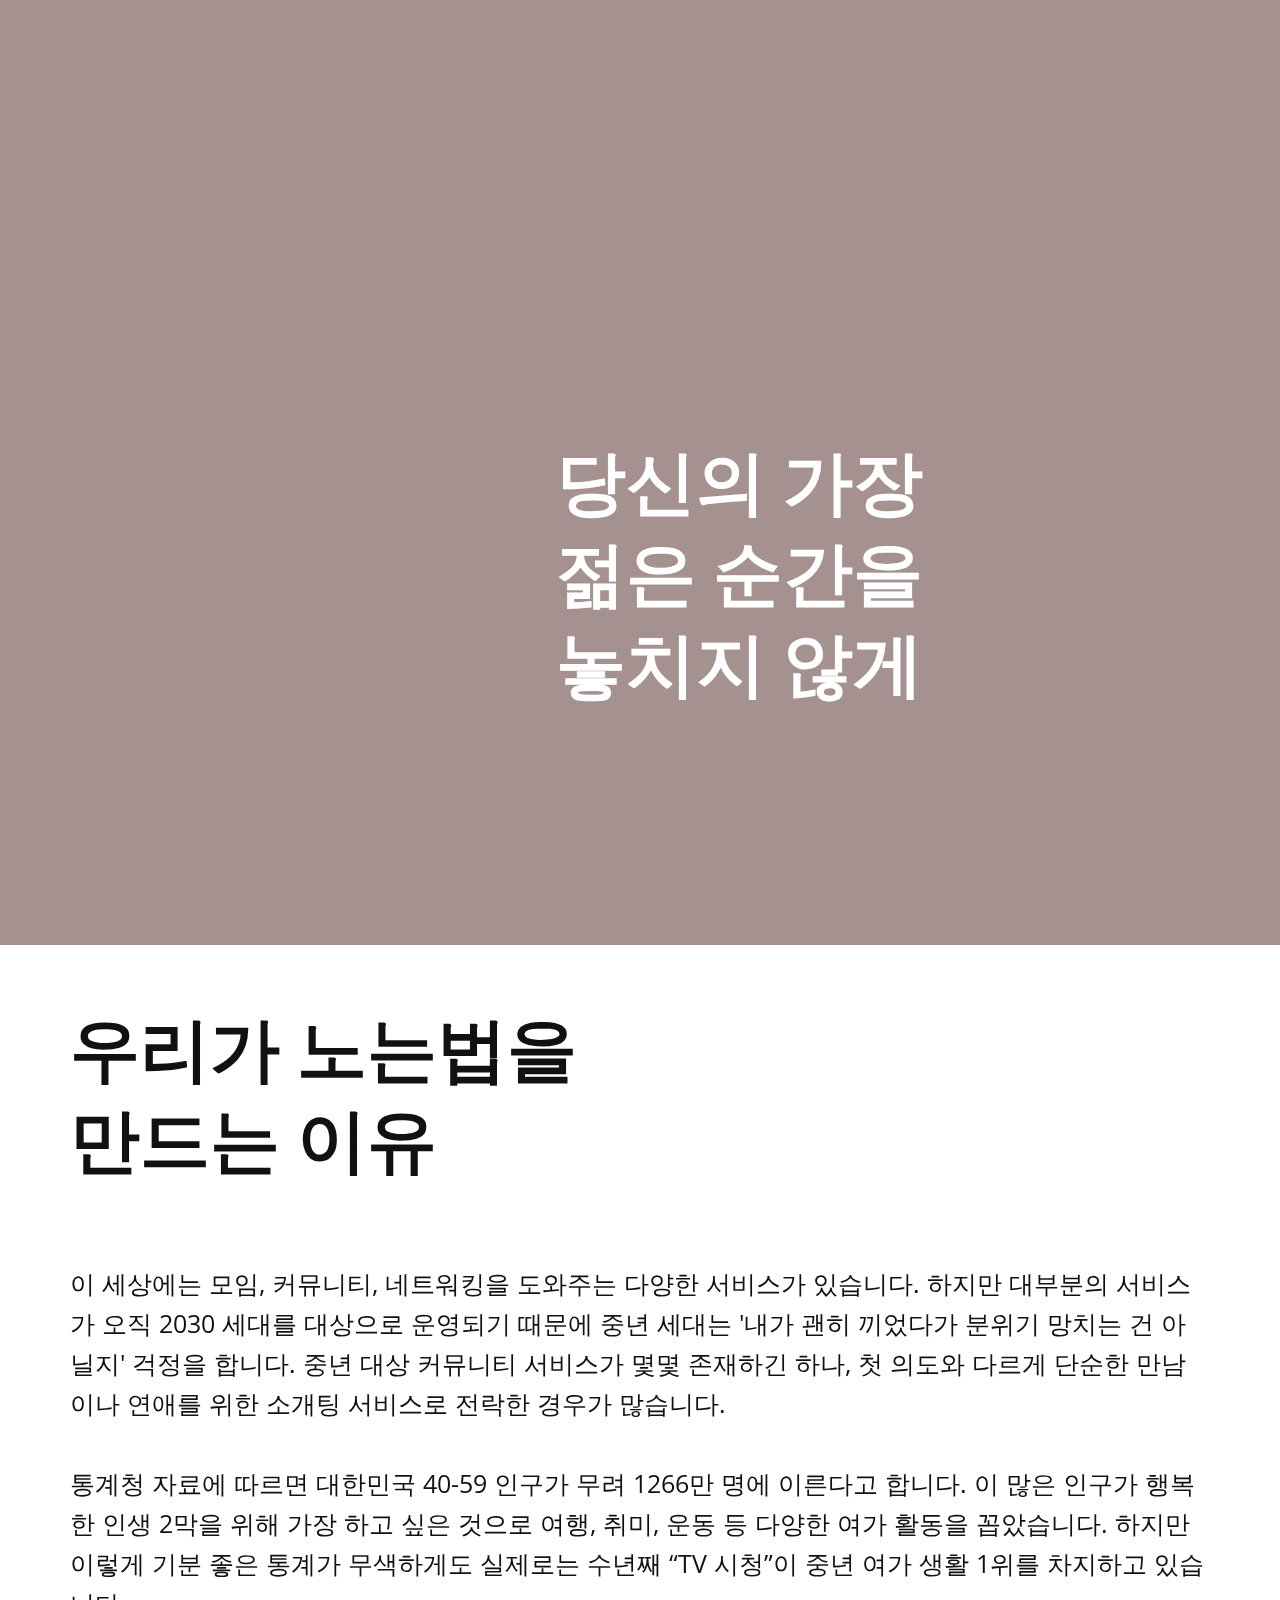
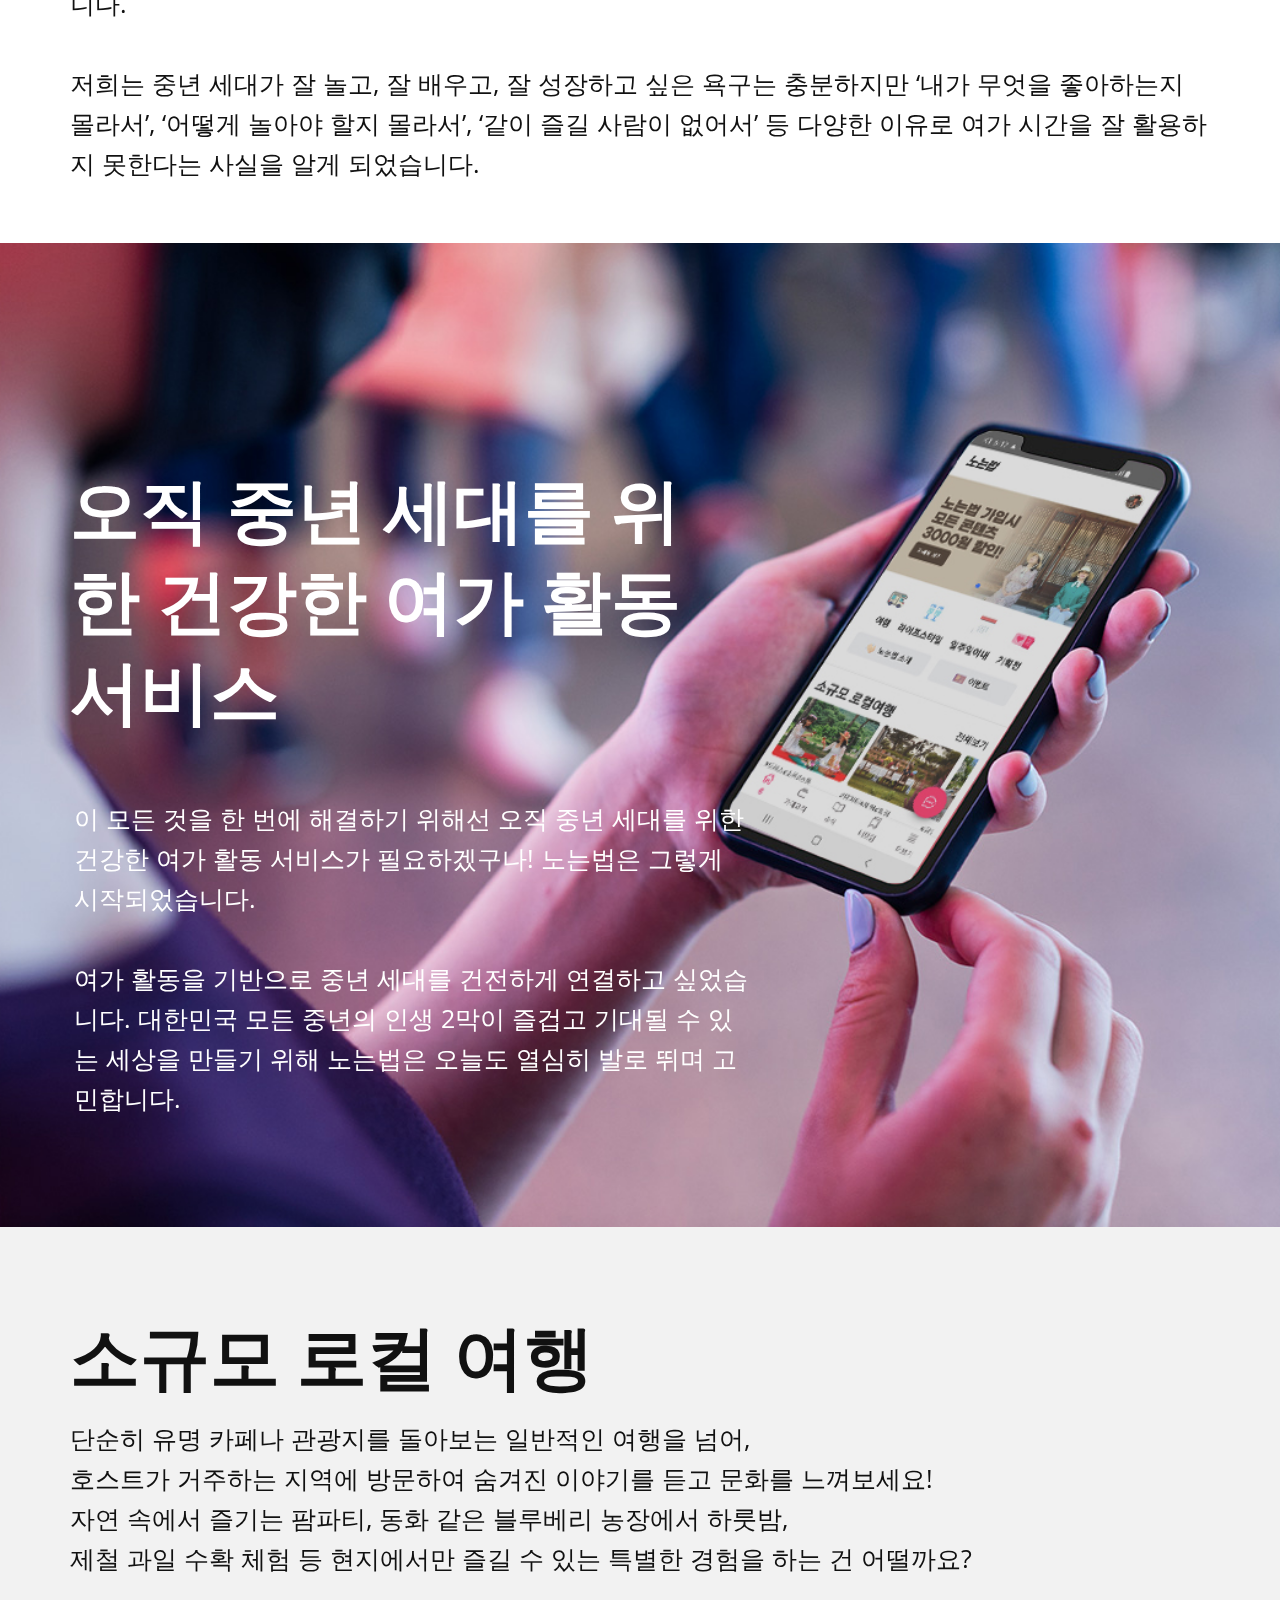
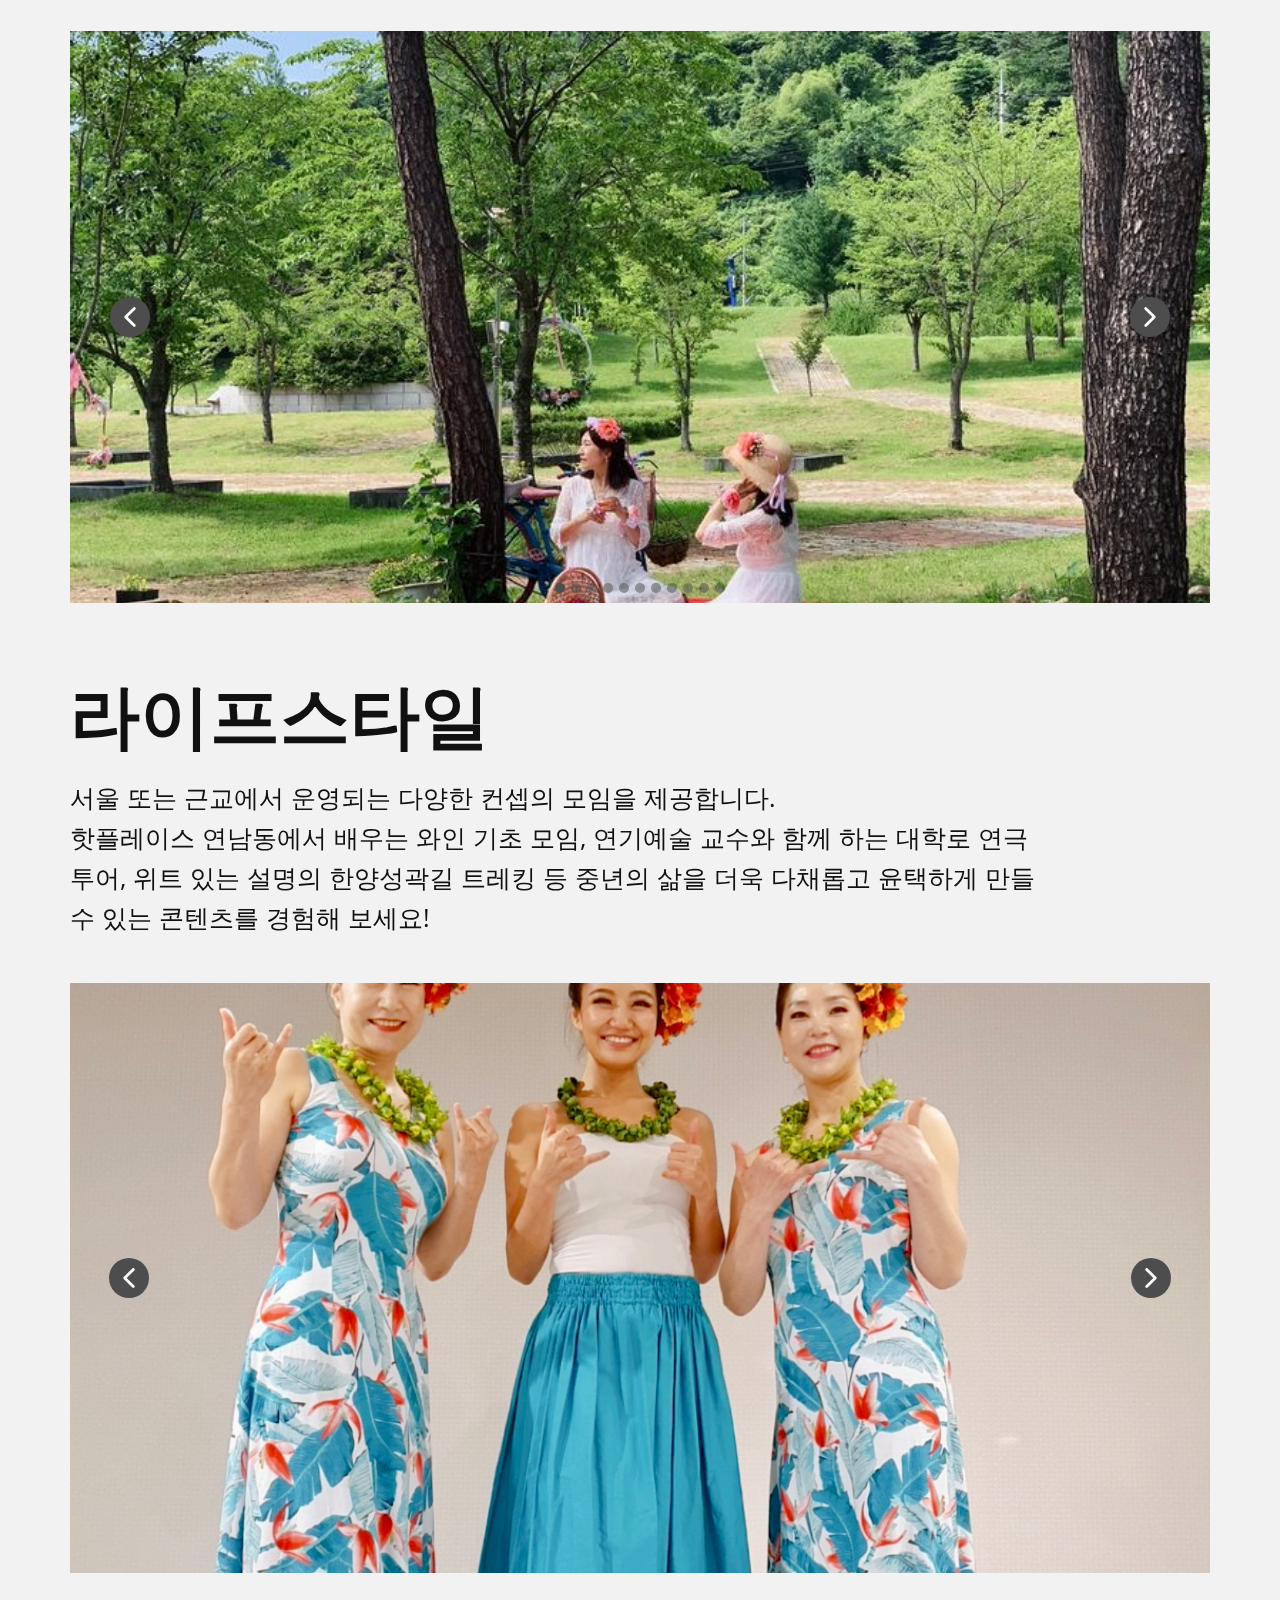
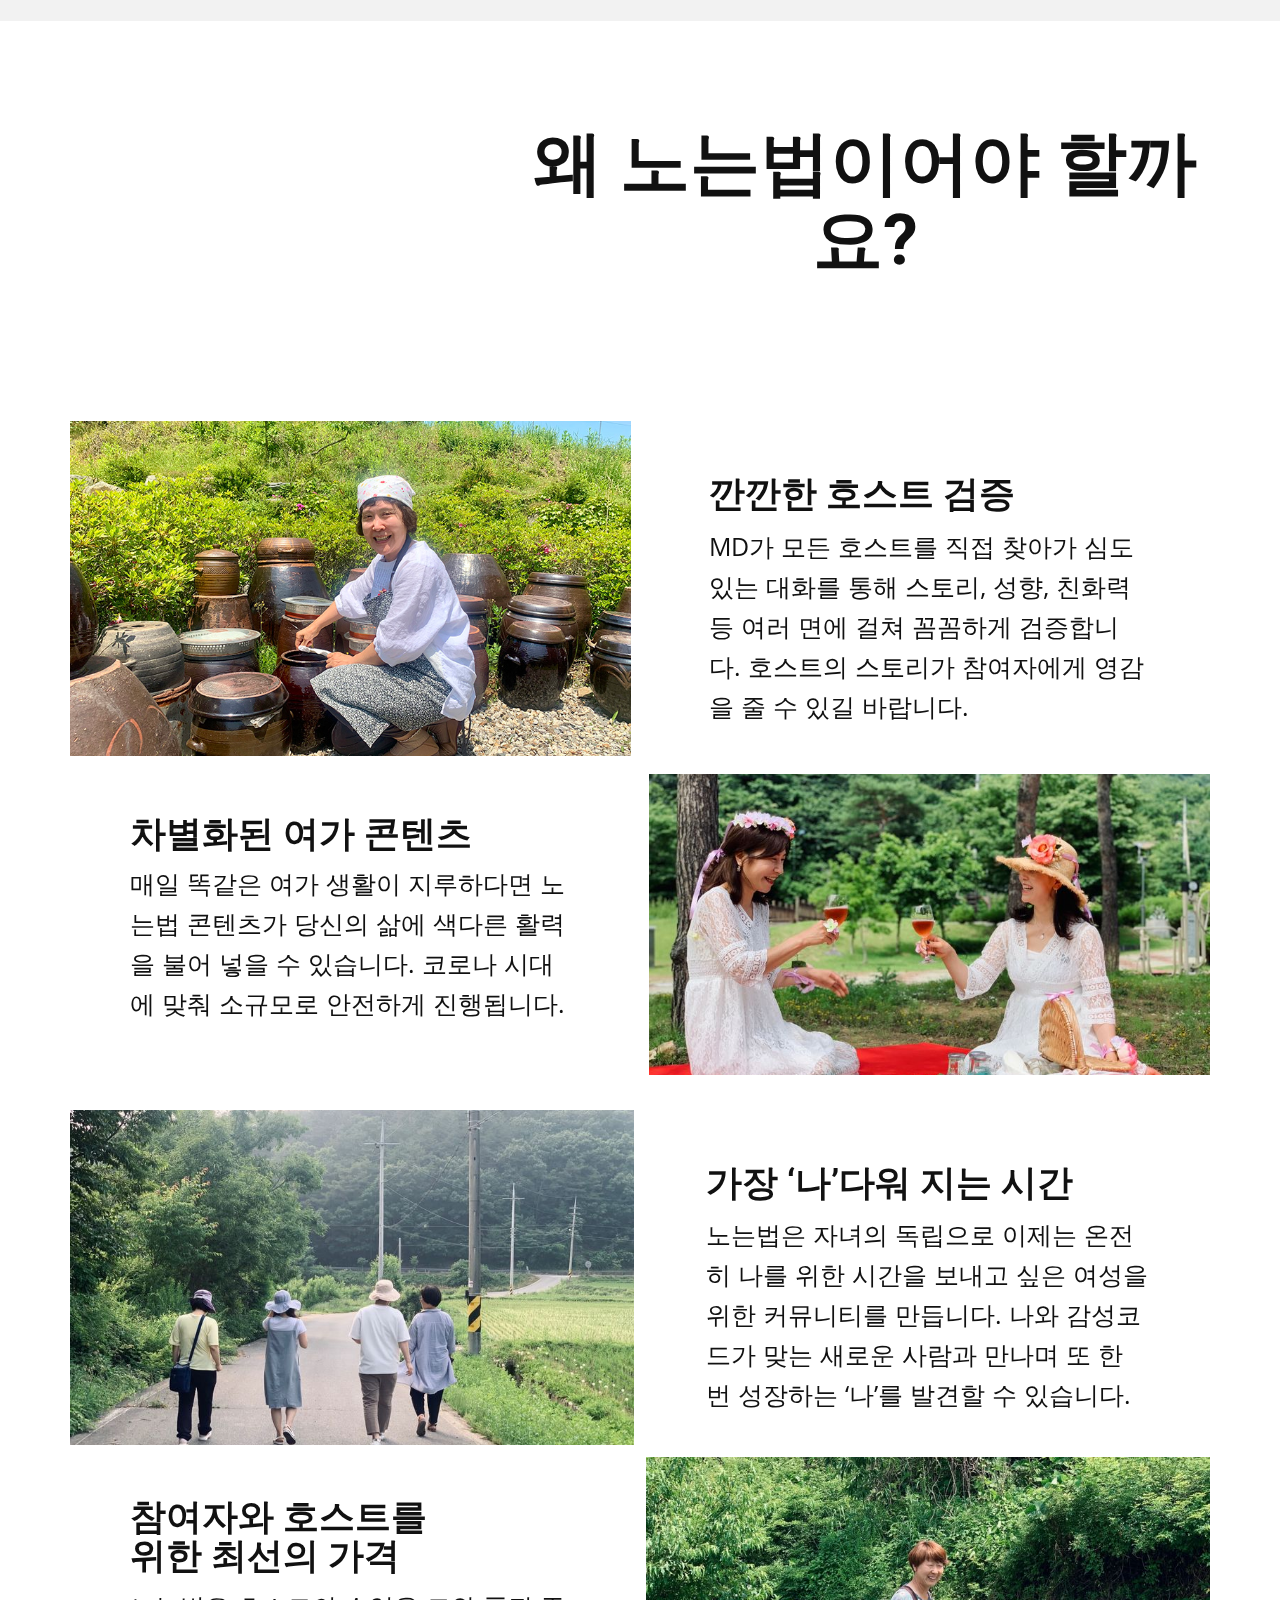
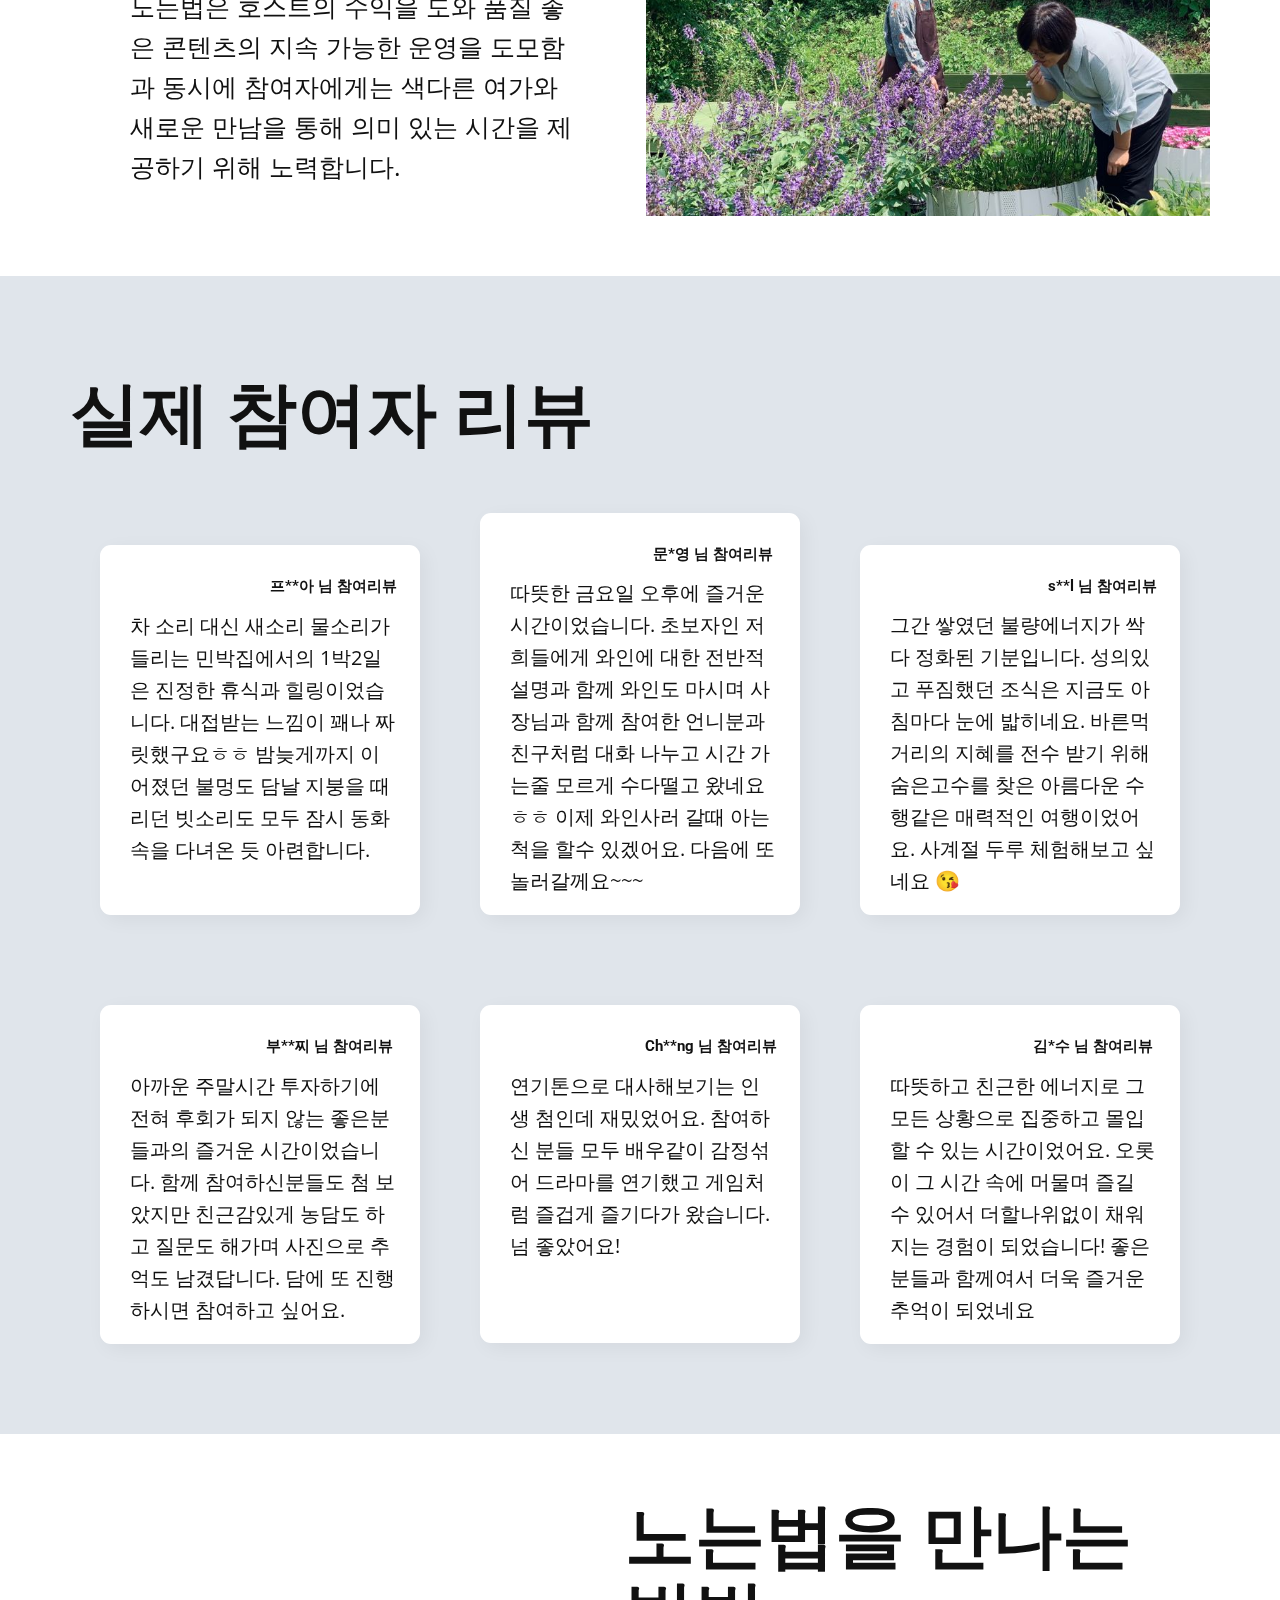
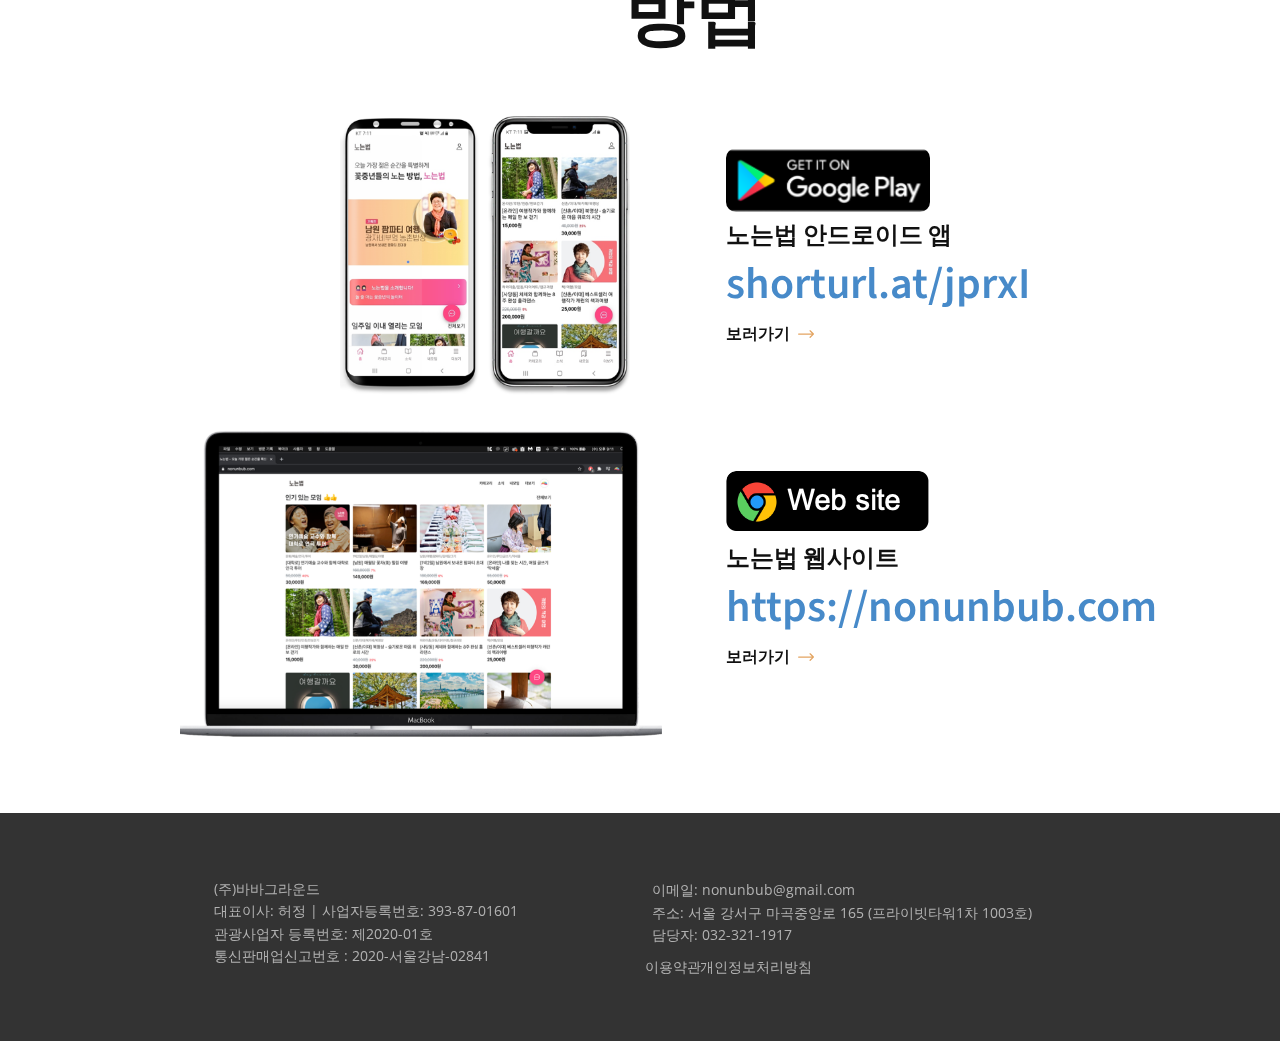
==== 노는법.html @ e21a0935 "update" ====
<!DOCTYPE html>
<html style="font-size: 16px;">

<head>
  <meta name="viewport" content="width=device-width, initial-scale=1.0">
  <meta charset="utf-8">
  <meta name="keywords"
    content="당신의 가장젊은 순간을특별하게만드는 방법, 우리들만의 놀이터, 새로운 여가생활, ​즐거운 인생 2막, 활발한 여가 활동, 건전한 교류와 커뮤니티, 직접 참여하신분들의 후기">
  <meta name="description" content="오늘 가장 젊은 순간을 특별하게! 꽃중년들의 노는 방법, 노는법">
  <meta name="page_type" content="np-template-header-footer-from-plugin">
  <title>노는법</title>
  <link rel="stylesheet" href="nicepage.css" media="screen">
  <link rel="stylesheet" href="노는법.css" media="screen">
  <script class="u-script" type="text/javascript" src="jquery.js" defer=""></script>
  <script class="u-script" type="text/javascript" src="nicepage.js" defer=""></script>
  <meta property="og:title" content="노는법">
  <meta property="og:description" content="오늘 가장 젊은 순간을 특별하게! 꽃중년들의 노는 방법, 노는법">
  <meta property="og:image" content="https://nonunbub.com/images/nnb_meta_image.jpeg">
  <meta property="og:url" content="https://nonunbub.com">
  <link id="u-theme-google-font" rel="stylesheet"
    href="https://fonts.googleapis.com/css?family=Roboto:100,100i,300,300i,400,400i,500,500i,700,700i,900,900i|Open+Sans:300,300i,400,400i,600,600i,700,700i,800,800i">
  <link id="u-page-google-font" rel="stylesheet"
    href="https://fonts.googleapis.com/css?family=Source+Sans+Pro:200,200i,300,300i,400,400i,600,600i,700,700i,900,900i">










  <script type="application/ld+json">{
		"@context": "http://schema.org",
		"@type": "Organization",
		"name": ""
}</script>
  <meta name="theme-color" content="#478ac9">
  <meta property="og:type" content="website">
</head>

<body class="u-body u-overlap">
  <section class="u-align-center u-clearfix u-hidden-xs u-video u-section-1" id="carousel_31c6">
    <div style="" class="u-background-video u-expanded">
      <div class="embed-responsive embed-responsive-1">
        <iframe style="position: absolute;top: 0;left: 0;width: 100%;height: 100%;" class="embed-responsive-item"
          src="https://www.youtube.com/embed/X1DXGd2RhOE?playlist=X1DXGd2RhOE&amp;loop=1&amp;mute=1&amp;showinfo=0&amp;controls=0&amp;start=0&amp;autoplay=1"
          frameborder="0" allowfullscreen=""></iframe>
      </div>
    </div>
    <div
      class="u-align-right u-container-style u-expanded-width u-group u-hidden-xs u-opacity u-opacity-60 u-palette-2-dark-2 u-shape-rectangle u-group-1">
      <div class="u-container-layout u-container-layout-1">
        <h2 class="u-subtitle u-text u-text-1" data-animation-name="fadeIn" data-animation-duration="1000"
          data-animation-delay="0">당신의 가장<br>젊​은 ​순간을<br>놓치지 않게
        </h2>
      </div>
    </div>
  </section>
  <section class="u-clearfix u-section-2" id="sec-a613">
    <div class="u-clearfix u-sheet u-valign-middle u-sheet-1">
      <h2 class="u-subtitle u-text u-text-1" data-animation-name="fadeIn" data-animation-duration="1000"
        data-animation-delay="0">우리가 노는법을<br>만드는 이유
      </h2>
      <p class="u-text u-text-2" data-animation-name="fadeIn" data-animation-duration="1000" data-animation-delay="0"> 이
        세상에는 모임, 커뮤니티, 네트워킹을 도와주는 다양한 서비스가 있습니다. 하지만 대부분의 서비스가 오직 2030 세대를 대상으로 운영되기 때문에 중년 세대는 '내가 괜히 끼었다가 분위기 망치는 건
        아닐지' 걱정을 합니다. 중년 대상 커뮤니티 서비스가 몇몇 존재하긴 하나, 첫 의도와 다르게 단순한 만남이나 연애를 위한 소개팅 서비스로 전락한 경우가 많습니다.<br>
        <br>통계청 자료에 따르면 대한민국 40-59 인구가 무려 1266만 명에 이른다고 합니다. 이 많은 인구가 행복한 인생 2막을 위해 가장 하고 싶은 것으로 여행, 취미, 운동 등 다양한 여가 활동을
        꼽았습니다. 하지만 이렇게 기분 좋은 통계가 무색하게도 실제로는 수년째 “TV 시청”이 중년 여가 생활 1위를 차지하고 있습니다.<br>
        <br>저희는 중년 세대가 잘 놀고, 잘 배우고, 잘 성장하고 싶은 욕구는 충분하지만 ‘내가 무엇을 좋아하는지 몰라서’, ‘어떻게 놀아야 할지 몰라서’, ‘같이 즐길 사람이 없어서’ 등 다양한 이유로
        여가 시간을 잘 활용하지 못한다는 사실을 알게 되었습니다.
      </p>
    </div>
  </section>
  <section class="u-align-left u-clearfix u-image u-section-3" id="carousel_a0a1" data-image-width="1200"
    data-image-height="801">
    <div class="u-clearfix u-sheet u-sheet-1">
      <h2 class="u-subtitle u-text u-text-body-alt-color u-text-1" data-animation-name="fadeIn"
        data-animation-duration="1000" data-animation-delay="0"> 오직 중​년 세대​를 위한 건강한 여가 활동 서비스</h2>
      <p class="u-text u-text-body-alt-color u-text-2" data-animation-name="fadeIn" data-animation-duration="1000"
        data-animation-delay="0"> 이 모든 것을 한 번에 해결하기 위해선 오직 중년 세대를 위한 건강한 여가 활동 서비스가 필요하겠구나! 노는법은 그렇게 시작되었습니다.<br>
        <br>여가 활동을 기반으로 중년 세대를 건전하게 연결하고 싶었습니다. 대한민국 모든 중년의 인생 2막이 즐겁고 기대될 수 있는 세상을 만들기 위해 노는법은 오늘도 열심히 발로 뛰며 고민합니다.
      </p>
    </div>
  </section>
  <section class="u-align-center u-clearfix u-grey-5 u-section-4" id="sec-f35d">
    <div class="u-clearfix u-sheet u-sheet-1">
      <h2 class="u-subtitle u-text u-text-default u-text-1" data-animation-name="fadeIn" data-animation-duration="1000"
        data-animation-delay="0">소규모 로컬 여행</h2>
      <p class="u-align-left u-text u-text-2" data-animation-name="fadeIn" data-animation-duration="1000"
        data-animation-delay="0">단순히 유명 카페나 관광지를 돌아보는 일반적인 여행을 넘어,<br>호스트가 거주하는 지역에 방문하여 숨겨진 이야기를 듣고 문화를 느껴보세요!<br>자연
        속에서 즐기는 팜파티, 동화 같은 블루베리 농장에서 하룻밤,<br>제철 과일 수확 체험 등 현지에서만 즐길 수 있는 특별한 경험을 하는 건 어떨까요?
      </p>
      <div
        class="u-carousel u-expanded-width u-gallery u-gallery-slider u-layout-carousel u-lightbox u-no-transition u-show-text-none u-thumbnails-position-right u-gallery-1"
        id="carousel-7a6a" data-interval="5000" data-u-ride="carousel">
        <ol class="u-absolute-hcenter u-carousel-indicators u-carousel-indicators-1">
          <li data-u-target="#carousel-7a6a" data-u-slide-to="0" class="u-active u-grey-70 u-shape-circle"
            style="width: 10px; height: 10px;"></li>
          <li data-u-target="#carousel-7a6a" data-u-slide-to="1" class="u-grey-70 u-shape-circle"
            style="width: 10px; height: 10px;"></li>
          <li data-u-target="#carousel-7a6a" data-u-slide-to="2" class="u-grey-70 u-shape-circle"
            style="width: 10px; height: 10px;"></li>
          <li data-u-target="#carousel-7a6a" data-u-slide-to="3" class="u-grey-70 u-shape-circle"
            style="width: 10px; height: 10px;"></li>
          <li data-u-target="#carousel-7a6a" data-u-slide-to="4" class="u-grey-70 u-shape-circle"
            style="width: 10px; height: 10px;"></li>
          <li data-u-target="#carousel-7a6a" data-u-slide-to="5" class="u-grey-70 u-shape-circle"
            style="width: 10px; height: 10px;"></li>
          <li data-u-target="#carousel-7a6a" data-u-slide-to="6" class="u-grey-70 u-shape-circle"
            style="width: 10px; height: 10px;"></li>
          <li data-u-target="#carousel-7a6a" data-u-slide-to="7" class="u-grey-70 u-shape-circle"
            style="width: 10px; height: 10px;"></li>
          <li data-u-target="#carousel-7a6a" data-u-slide-to="8" class="u-grey-70 u-shape-circle"
            style="width: 10px; height: 10px;"></li>
          <li data-u-target="#carousel-7a6a" data-u-slide-to="9" class="u-grey-70 u-shape-circle"
            style="width: 10px; height: 10px;"></li>
          <li data-u-target="#carousel-7a6a" data-u-slide-to="10" class="u-grey-70 u-shape-circle"
            style="width: 10px; height: 10px;"></li>
        </ol>
        <div class="u-carousel-inner u-gallery-inner" role="listbox">
          <div class="u-active u-carousel-item u-gallery-item u-carousel-item-1">
            <div class="u-back-slide" data-image-width="800" data-image-height="600">
              <img class="u-back-image u-expanded" src="images/meetings_20210622235730766.jpg">
            </div>
            <div class="u-align-center u-over-slide u-shading u-valign-bottom u-over-slide-1">
              <h3 class="u-gallery-heading"></h3>
              <p class="u-gallery-text"></p>
            </div>
          </div>
          <div class="u-carousel-item u-gallery-item u-carousel-item-2">
            <div class="u-back-slide" data-image-width="800" data-image-height="600">
              <img class="u-back-image u-expanded" src="images/meetings_20210623000622275.jpg">
            </div>
            <div class="u-align-center u-over-slide u-shading u-valign-bottom u-over-slide-2">
              <h3 class="u-gallery-heading"></h3>
              <p class="u-gallery-text"></p>
            </div>
          </div>
          <div class="u-carousel-item u-gallery-item u-carousel-item-3" data-image-width="2836"
            data-image-height="1875">
            <div class="u-back-slide" data-image-width="800" data-image-height="600">
              <img class="u-back-image u-expanded" src="images/meetings_20210622140401265.jpg">
            </div>
            <div class="u-align-center u-over-slide u-shading u-valign-bottom u-over-slide-3">
              <h3 class="u-gallery-heading"></h3>
              <p class="u-gallery-text"></p>
            </div>
          </div>
          <div class="u-carousel-item u-gallery-item u-carousel-item-4" data-image-width="800" data-image-height="600">
            <div class="u-back-slide">
              <img class="u-back-image u-expanded" src="images/meetings_20210623000555038.jpg">
            </div>
            <div class="u-align-center u-over-slide u-shading u-valign-bottom u-over-slide-4">
              <h3 class="u-gallery-heading"></h3>
              <p class="u-gallery-text"></p>
            </div>
            <style data-mode="XL" data-visited="true"></style>
            <style data-mode="LG"></style>
            <style data-mode="MD"></style>
            <style data-mode="SM" data-visited="true"></style>
            <style data-mode="XS" data-visited="true"></style>
          </div>
          <div class="u-carousel-item u-gallery-item u-carousel-item-5" data-image-width="800" data-image-height="450">
            <div class="u-back-slide">
              <img class="u-back-image u-expanded" src="images/meetings_20210628205155743.jpg">
            </div>
            <div class="u-align-center u-over-slide u-shading u-valign-bottom u-over-slide-5">
              <h3 class="u-gallery-heading"></h3>
              <p class="u-gallery-text"></p>
            </div>
            <style data-mode="XL"></style>
            <style data-mode="LG"></style>
            <style data-mode="MD"></style>
            <style data-mode="SM" data-visited="true"></style>
            <style data-mode="XS" data-visited="true"></style>
          </div>
          <div class="u-carousel-item u-gallery-item u-carousel-item-6" data-image-width="800" data-image-height="600">
            <div class="u-back-slide">
              <img class="u-back-image u-expanded" src="images/meetings_20210628204909235.jpg">
            </div>
            <div class="u-align-center u-over-slide u-shading u-valign-bottom u-over-slide-6">
              <h3 class="u-gallery-heading"></h3>
              <p class="u-gallery-text"></p>
            </div>
            <style data-mode="XL"></style>
            <style data-mode="LG"></style>
            <style data-mode="MD"></style>
            <style data-mode="SM" data-visited="true"></style>
            <style data-mode="XS" data-visited="true"></style>
          </div>
          <div class="u-carousel-item u-gallery-item u-carousel-item-7" data-image-width="800" data-image-height="600">
            <div class="u-back-slide">
              <img class="u-back-image u-expanded" src="images/meetings_20210628211243217.jpg">
            </div>
            <div class="u-align-center u-over-slide u-shading u-valign-bottom u-over-slide-7">
              <h3 class="u-gallery-heading"></h3>
              <p class="u-gallery-text"></p>
            </div>
            <style data-mode="XL"></style>
            <style data-mode="LG"></style>
            <style data-mode="MD"></style>
            <style data-mode="SM" data-visited="true"></style>
            <style data-mode="XS" data-visited="true"></style>
          </div>
          <div class="u-carousel-item u-gallery-item u-carousel-item-8" data-image-width="800" data-image-height="600">
            <div class="u-back-slide">
              <img class="u-back-image u-expanded" src="images/meetings_20210628210444032.jpg">
            </div>
            <div class="u-align-center u-over-slide u-shading u-valign-bottom u-over-slide-8">
              <h3 class="u-gallery-heading"></h3>
              <p class="u-gallery-text"></p>
            </div>
            <style data-mode="XL"></style>
            <style data-mode="LG"></style>
            <style data-mode="MD"></style>
            <style data-mode="SM" data-visited="true"></style>
            <style data-mode="XS" data-visited="true"></style>
          </div>
          <div class="u-carousel-item u-gallery-item u-carousel-item-9" data-image-width="800" data-image-height="600">
            <div class="u-back-slide">
              <img class="u-back-image u-expanded" src="images/IMG_6830.jpg">
            </div>
            <div class="u-align-center u-over-slide u-shading u-valign-bottom u-over-slide-9">
              <h3 class="u-gallery-heading"></h3>
              <p class="u-gallery-text"></p>
            </div>
            <style data-mode="XL"></style>
            <style data-mode="LG"></style>
            <style data-mode="MD"></style>
            <style data-mode="SM" data-visited="true"></style>
            <style data-mode="XS" data-visited="true"></style>
          </div>
          <div class="u-carousel-item u-gallery-item u-carousel-item-10" data-image-width="800" data-image-height="600">
            <div class="u-back-slide">
              <img class="u-back-image u-expanded" src="images/IMG_7120.jpg">
            </div>
            <div class="u-align-center u-over-slide u-shading u-valign-bottom u-over-slide-10">
              <h3 class="u-gallery-heading"></h3>
              <p class="u-gallery-text"></p>
            </div>
            <style data-mode="XL"></style>
            <style data-mode="LG"></style>
            <style data-mode="MD"></style>
            <style data-mode="SM" data-visited="true"></style>
            <style data-mode="XS" data-visited="true"></style>
          </div>
          <div class="u-carousel-item u-gallery-item u-carousel-item-11" data-image-width="800" data-image-height="600">
            <div class="u-back-slide">
              <img class="u-back-image u-expanded" src="images/meetings_20210622235027180.jpg">
            </div>
            <div class="u-align-center u-over-slide u-shading u-valign-bottom u-over-slide-11">
              <h3 class="u-gallery-heading"></h3>
              <p class="u-gallery-text"></p>
            </div>
            <style data-mode="XL"></style>
            <style data-mode="LG"></style>
            <style data-mode="MD"></style>
            <style data-mode="SM" data-visited="true"></style>
            <style data-mode="XS" data-visited="true"></style>
          </div>
        </div>
        <a class="u-absolute-vcenter u-carousel-control u-carousel-control-prev u-grey-70 u-icon-circle u-opacity u-opacity-70 u-spacing-10 u-text-white u-carousel-control-1"
          href="#carousel-7a6a" role="button" data-u-slide="prev">
          <span aria-hidden="true">
            <svg viewBox="0 0 451.847 451.847">
              <path d="M97.141,225.92c0-8.095,3.091-16.192,9.259-22.366L300.689,9.27c12.359-12.359,32.397-12.359,44.751,0
c12.354,12.354,12.354,32.388,0,44.748L173.525,225.92l171.903,171.909c12.354,12.354,12.354,32.391,0,44.744
c-12.354,12.365-32.386,12.365-44.745,0l-194.29-194.281C100.226,242.115,97.141,234.018,97.141,225.92z"></path>
            </svg>
          </span>
          <span class="sr-only">
            <svg viewBox="0 0 451.847 451.847">
              <path d="M97.141,225.92c0-8.095,3.091-16.192,9.259-22.366L300.689,9.27c12.359-12.359,32.397-12.359,44.751,0
c12.354,12.354,12.354,32.388,0,44.748L173.525,225.92l171.903,171.909c12.354,12.354,12.354,32.391,0,44.744
c-12.354,12.365-32.386,12.365-44.745,0l-194.29-194.281C100.226,242.115,97.141,234.018,97.141,225.92z"></path>
            </svg>
          </span>
        </a>
        <a class="u-absolute-vcenter u-carousel-control u-carousel-control-next u-grey-70 u-icon-circle u-opacity u-opacity-70 u-spacing-10 u-text-white u-carousel-control-2"
          href="#carousel-7a6a" role="button" data-u-slide="next">
          <span aria-hidden="true">
            <svg viewBox="0 0 451.846 451.847">
              <path d="M345.441,248.292L151.154,442.573c-12.359,12.365-32.397,12.365-44.75,0c-12.354-12.354-12.354-32.391,0-44.744
L278.318,225.92L106.409,54.017c-12.354-12.359-12.354-32.394,0-44.748c12.354-12.359,32.391-12.359,44.75,0l194.287,194.284
c6.177,6.18,9.262,14.271,9.262,22.366C354.708,234.018,351.617,242.115,345.441,248.292z"></path>
            </svg>
          </span>
          <span class="sr-only">
            <svg viewBox="0 0 451.846 451.847">
              <path d="M345.441,248.292L151.154,442.573c-12.359,12.365-32.397,12.365-44.75,0c-12.354-12.354-12.354-32.391,0-44.744
L278.318,225.92L106.409,54.017c-12.354-12.359-12.354-32.394,0-44.748c12.354-12.359,32.391-12.359,44.75,0l194.287,194.284
c6.177,6.18,9.262,14.271,9.262,22.366C354.708,234.018,351.617,242.115,345.441,248.292z"></path>
            </svg>
          </span>
        </a>
      </div>
    </div>
  </section>
  <section class="u-align-center u-clearfix u-grey-5 u-section-5" id="sec-2d32">
    <div class="u-clearfix u-sheet u-sheet-1">
      <h2 class="u-subtitle u-text u-text-default u-text-1" data-animation-name="fadeIn" data-animation-duration="1000"
        data-animation-delay="0">라이프스타일</h2>
      <p class="u-align-left u-text u-text-2" data-animation-name="fadeIn" data-animation-duration="1000"
        data-animation-delay="0"> 서울 또는 근교에서 운영되는 다양한 컨셉의 모임을 제공합니다.<br>핫플레이스 연남동에서 배우는 와인 기초 모임, 연기예술 교수와 함께 하는 대학로 연극
        투어, 위트 있는 설명의 한양성곽길 트레킹 등 중년의 삶을 더욱 다채롭고 윤택하게 만들 수 있는 콘텐츠를 경험해 보세요!
      </p>
      <div
        class="u-carousel u-expanded-width u-gallery u-gallery-slider u-layout-carousel u-lightbox u-no-transition u-show-text-none u-thumbnails-position-right u-gallery-1"
        id="carousel-2d8e" data-interval="5000" data-u-ride="carousel">
        <div class="u-carousel-inner u-gallery-inner" role="listbox">
          <div class="u-active u-carousel-item u-gallery-item u-carousel-item-1">
            <div class="u-back-slide" data-image-width="1080" data-image-height="810">
              <img class="u-back-image u-expanded" src="images/IMG_7340.jpg">
            </div>
            <div class="u-align-center-xs u-over-slide u-shading u-valign-bottom-xs u-over-slide-1">
              <h3 class="u-gallery-heading"></h3>
              <p class="u-gallery-text"></p>
            </div>
          </div>
          <div class="u-carousel-item u-gallery-item u-carousel-item-2">
            <div class="u-back-slide" data-image-width="800" data-image-height="800">
              <img class="u-back-image u-expanded" src="images/KakaoTalk_Photo_2021-03-05-15-28-24.jpg">
            </div>
            <div class="u-align-center-xs u-over-slide u-shading u-valign-bottom-xs u-over-slide-2">
              <h3 class="u-gallery-heading"></h3>
              <p class="u-gallery-text"></p>
            </div>
          </div>
          <div class="u-carousel-item u-gallery-item u-carousel-item-3" data-image-width="2836"
            data-image-height="1875">
            <div class="u-back-slide" data-image-width="800" data-image-height="534">
              <img class="u-back-image u-expanded" src="images/19.jpg">
            </div>
            <div class="u-align-center-xs u-over-slide u-shading u-valign-bottom-xs u-over-slide-3">
              <h3 class="u-gallery-heading"></h3>
              <p class="u-gallery-text"></p>
            </div>
          </div>
          <div class="u-carousel-item u-gallery-item u-carousel-item-4" data-image-width="800" data-image-height="557">
            <div class="u-back-slide">
              <img class="u-back-image u-expanded" src="images/05.jpg">
            </div>
            <div class="u-align-center-xs u-over-slide u-shading u-valign-bottom-xs u-over-slide-4">
              <h3 class="u-gallery-heading"></h3>
              <p class="u-gallery-text"></p>
            </div>
            <style data-mode="XL" data-visited="true"></style>
            <style data-mode="LG" data-visited="true"></style>
            <style data-mode="MD"></style>
            <style data-mode="SM" data-visited="true"></style>
            <style data-mode="XS" data-visited="true"></style>
          </div>
          <div class="u-carousel-item u-gallery-item u-carousel-item-5" data-image-width="800" data-image-height="638">
            <div class="u-back-slide">
              <img class="u-back-image u-expanded" src="images/13fe668dae4c4b6ab3632ac029cfe99f.jpg">
            </div>
            <div class="u-align-center-xs u-over-slide u-shading u-valign-bottom-xs u-over-slide-5">
              <h3 class="u-gallery-heading"></h3>
              <p class="u-gallery-text"></p>
            </div>
            <style data-mode="XL"></style>
            <style data-mode="LG" data-visited="true"></style>
            <style data-mode="MD"></style>
            <style data-mode="SM" data-visited="true"></style>
            <style data-mode="XS" data-visited="true"></style>
          </div>
          <div class="u-carousel-item u-gallery-item u-carousel-item-6" data-image-width="800" data-image-height="389">
            <div class="u-back-slide">
              <img class="u-back-image u-expanded" src="images/3.jpg">
            </div>
            <div class="u-align-center-xs u-over-slide u-shading u-valign-bottom-xs u-over-slide-6">
              <h3 class="u-gallery-heading"></h3>
              <p class="u-gallery-text"></p>
            </div>
            <style data-mode="XL"></style>
            <style data-mode="LG" data-visited="true"></style>
            <style data-mode="MD"></style>
            <style data-mode="SM" data-visited="true"></style>
            <style data-mode="XS" data-visited="true"></style>
          </div>
        </div>
        <a class="u-absolute-vcenter u-carousel-control u-carousel-control-prev u-grey-70 u-icon-circle u-opacity u-opacity-70 u-spacing-10 u-text-white u-carousel-control-1"
          href="#carousel-2d8e" role="button" data-u-slide="prev">
          <span aria-hidden="true">
            <svg viewBox="0 0 451.847 451.847">
              <path d="M97.141,225.92c0-8.095,3.091-16.192,9.259-22.366L300.689,9.27c12.359-12.359,32.397-12.359,44.751,0
c12.354,12.354,12.354,32.388,0,44.748L173.525,225.92l171.903,171.909c12.354,12.354,12.354,32.391,0,44.744
c-12.354,12.365-32.386,12.365-44.745,0l-194.29-194.281C100.226,242.115,97.141,234.018,97.141,225.92z"></path>
            </svg>
          </span>
          <span class="sr-only">
            <svg viewBox="0 0 451.847 451.847">
              <path d="M97.141,225.92c0-8.095,3.091-16.192,9.259-22.366L300.689,9.27c12.359-12.359,32.397-12.359,44.751,0
c12.354,12.354,12.354,32.388,0,44.748L173.525,225.92l171.903,171.909c12.354,12.354,12.354,32.391,0,44.744
c-12.354,12.365-32.386,12.365-44.745,0l-194.29-194.281C100.226,242.115,97.141,234.018,97.141,225.92z"></path>
            </svg>
          </span>
        </a>
        <a class="u-absolute-vcenter u-carousel-control u-carousel-control-next u-grey-70 u-icon-circle u-opacity u-opacity-70 u-spacing-10 u-text-white u-carousel-control-2"
          href="#carousel-2d8e" role="button" data-u-slide="next">
          <span aria-hidden="true">
            <svg viewBox="0 0 451.846 451.847">
              <path d="M345.441,248.292L151.154,442.573c-12.359,12.365-32.397,12.365-44.75,0c-12.354-12.354-12.354-32.391,0-44.744
L278.318,225.92L106.409,54.017c-12.354-12.359-12.354-32.394,0-44.748c12.354-12.359,32.391-12.359,44.75,0l194.287,194.284
c6.177,6.18,9.262,14.271,9.262,22.366C354.708,234.018,351.617,242.115,345.441,248.292z"></path>
            </svg>
          </span>
          <span class="sr-only">
            <svg viewBox="0 0 451.846 451.847">
              <path d="M345.441,248.292L151.154,442.573c-12.359,12.365-32.397,12.365-44.75,0c-12.354-12.354-12.354-32.391,0-44.744
L278.318,225.92L106.409,54.017c-12.354-12.359-12.354-32.394,0-44.748c12.354-12.359,32.391-12.359,44.75,0l194.287,194.284
c6.177,6.18,9.262,14.271,9.262,22.366C354.708,234.018,351.617,242.115,345.441,248.292z"></path>
            </svg>
          </span>
        </a>
      </div>
    </div>
  </section>
  <section class="u-align-center u-clearfix u-white u-section-6" id="sec-e641">
    <div class="u-clearfix u-sheet u-valign-middle-lg u-valign-middle-md u-sheet-1">
      <h2 class="u-subtitle u-text u-text-1" data-animation-name="fadeIn" data-animation-duration="1000"
        data-animation-delay="0">왜 노는법이어야 할까요?</h2>
      <div class="u-clearfix u-expanded-width u-gutter-18 u-layout-wrap u-layout-wrap-1">
        <div class="u-layout">
          <div class="u-layout-col">
            <div class="u-size-30">
              <div class="u-layout-row">
                <div class="u-container-style u-image u-layout-cell u-left-cell u-size-30 u-image-1" src=""
                  data-image-width="800" data-image-height="600">
                  <div class="u-container-layout u-valign-middle u-container-layout-1"></div>
                </div>
                <div class="u-align-left u-container-style u-layout-cell u-right-cell u-size-30 u-layout-cell-2">
                  <div class="u-container-layout u-container-layout-2">
                    <h2 class="u-text u-text-2" data-animation-name="fadeIn" data-animation-duration="1000"
                      data-animation-delay="0" data-animation-direction=""> 깐깐한 호스트 검증<span
                        style="font-weight: 700;"></span>
                    </h2>
                    <p class="u-text u-text-3" data-animation-name="fadeIn" data-animation-duration="1000"
                      data-animation-delay="0" data-animation-direction=""> MD가 모든 호스트를 직접 찾아가 심도있는 대화를 통해 스토리, 성향, 친화력
                      등 여러 면에 걸쳐 꼼꼼하게 검증합니다. 호스트의 스토리가 참여자에게 영감을 줄 수 있길 바랍니다.</p>
                  </div>
                </div>
              </div>
            </div>
            <div class="u-size-30">
              <div class="u-layout-row">
                <div class="u-align-left u-container-style u-layout-cell u-left-cell u-size-30 u-layout-cell-3">
                  <div class="u-container-layout u-container-layout-3">
                    <h2 class="u-text u-text-4" data-animation-name="fadeIn" data-animation-duration="1000"
                      data-animation-delay="0"> 차별화된 여가 콘텐츠</h2>
                    <p class="u-text u-text-5" data-animation-name="fadeIn" data-animation-duration="1000"
                      data-animation-delay="0"> 매일 똑같은 여가 생활이 지루하다면 노는법 콘텐츠가 당신의 삶에 색다른 활력을 불어 넣을 수 있습니다. 코로나 시대에 맞춰
                      소규모로 안전하게 진행됩니다.</p>
                  </div>
                </div>
                <div class="u-container-style u-image u-layout-cell u-right-cell u-size-30 u-image-2" src=""
                  data-image-width="800" data-image-height="601">
                  <div class="u-container-layout u-valign-middle u-container-layout-4"></div>
                </div>
              </div>
            </div>
          </div>
        </div>
      </div>
      <div class="u-clearfix u-expanded-width u-gutter-12 u-layout-wrap u-layout-wrap-2">
        <div class="u-layout">
          <div class="u-layout-col">
            <div class="u-size-30">
              <div class="u-layout-row">
                <div class="u-container-style u-image u-layout-cell u-left-cell u-size-30 u-image-3" src=""
                  data-image-width="800" data-image-height="600">
                  <div class="u-container-layout u-valign-middle u-container-layout-5"></div>
                </div>
                <div class="u-align-left u-container-style u-layout-cell u-right-cell u-size-30 u-layout-cell-6">
                  <div class="u-container-layout u-container-layout-6">
                    <h2 class="u-text u-text-6" data-animation-name="fadeIn" data-animation-duration="1000"
                      data-animation-delay="0"> 가장 ‘나’다워 지는 시간</h2>
                    <p class="u-text u-text-7" data-animation-name="fadeIn" data-animation-duration="1000"
                      data-animation-delay="0"> 노는법은 자녀의 독립으로 이제는 온전히 나를 위한 시간을 보내고 싶은 여성을 위한 커뮤니티를 만듭니다. 나와 감성코드가 맞는
                      새로운 사람과 만나며 또 한 번 성장하는 ‘나’를 발견할 수 있습니다.</p>
                  </div>
                </div>
              </div>
            </div>
            <div class="u-size-30">
              <div class="u-layout-row">
                <div class="u-align-left u-container-style u-layout-cell u-left-cell u-size-30 u-layout-cell-7">
                  <div class="u-container-layout u-container-layout-7">
                    <h2 class="u-text u-text-8" data-animation-name="fadeIn" data-animation-duration="1000"
                      data-animation-delay="0"> 참여자와 호스트를<br>위한 최선의 가격
                    </h2>
                    <p class="u-text u-text-9" data-animation-name="fadeIn" data-animation-duration="1000"
                      data-animation-delay="0"> 노는법은 호스트의 수익을 도와 품질 좋은 콘텐츠의 지속 가능한 운영을 도모함과 동시에 참여자에게는 색다른 여가와 새로운 만남을
                      통해 의미 있는 시간을 제공하기 위해 노력합니다.</p>
                  </div>
                </div>
                <div class="u-container-style u-image u-layout-cell u-right-cell u-size-30 u-image-4" src=""
                  data-image-width="800" data-image-height="600">
                  <div class="u-container-layout u-valign-middle u-container-layout-8"></div>
                </div>
              </div>
            </div>
          </div>
        </div>
      </div>
    </div>
  </section>
  <section class="u-align-center u-clearfix u-palette-5-light-2 u-section-7" id="sec-88a5">
    <div class="u-clearfix u-sheet u-sheet-1">
      <h2 class="u-subtitle u-text u-text-default u-text-1" data-animation-name="fadeIn" data-animation-duration="1000"
        data-animation-delay="0">실제 참여자 리뷰</h2>
      <div class="u-expanded-width-xs u-layout-grid u-list u-list-1">
        <div class="u-repeater u-repeater-1">
          <div class="u-container-style u-list-item u-repeater-item u-list-item-1" data-animation-name="fadeIn"
            data-animation-duration="1000" data-animation-delay="0">
            <div
              class="u-container-layout u-similar-container u-valign-bottom-lg u-valign-bottom-md u-valign-bottom-sm u-valign-bottom-xl u-container-layout-1">
              <div class="u-container-style u-expanded-width u-group u-radius-11 u-shape-round u-white u-group-1">
                <div class="u-container-layout u-container-layout-2">
                  <h1 class="u-align-right u-text u-text-2"> 프**아 님 참여리뷰</h1>
                  <p class="u-align-left u-large-text u-text u-text-variant u-text-3"> 차 소리 대신 새소리 물소리가 들리는 민박집에서의 1박2일은
                    진정한 휴식과 힐링이었습니다. 대접받는 느낌이 꽤나 짜릿했구요ㅎㅎ 밤늦게까지 이어졌던 불멍도 담날 지붕을 때리던 빗소리도 모두 잠시 동화속을 다녀온 듯 아련합니다.</p>
                </div>
              </div>
            </div>
          </div>
          <div class="u-container-style u-list-item u-repeater-item u-list-item-2" data-animation-name="fadeIn"
            data-animation-duration="1000" data-animation-delay="0">
            <div
              class="u-container-layout u-similar-container u-valign-bottom-lg u-valign-bottom-md u-valign-bottom-sm u-valign-bottom-xl u-container-layout-3">
              <div class="u-container-style u-expanded-width u-group u-radius-11 u-shape-round u-white u-group-2">
                <div class="u-container-layout u-container-layout-4">
                  <h1 class="u-align-right u-text u-text-4"> 문*영 님 참여리뷰&nbsp;</h1>
                  <p class="u-align-left u-large-text u-text u-text-variant u-text-5"> 따뜻한 금요일 오후에 즐거운 시간이었습니다. 초보자인
                    저희들에게 와인에 대한 전반적 설명과 함께 와인도 마시며 사장님과 함께 참여한 언니분과 친구처럼 대화 나누고 시간 가는줄 모르게 수다떨고 왔네요ㅎㅎ 이제 와인사러 갈때 아는척을
                    할수 있겠어요. 다음에 또 놀러갈께요~~~</p>
                </div>
              </div>
            </div>
          </div>
          <div class="u-container-style u-list-item u-repeater-item u-list-item-3" data-animation-name="fadeIn"
            data-animation-duration="1000" data-animation-delay="0">
            <div
              class="u-container-layout u-similar-container u-valign-bottom-lg u-valign-bottom-md u-valign-bottom-sm u-valign-bottom-xl u-container-layout-5">
              <div class="u-container-style u-expanded-width u-group u-radius-11 u-shape-round u-white u-group-3">
                <div class="u-container-layout u-container-layout-6">
                  <h1 class="u-align-right u-text u-text-6"> s**l 님 참여리뷰</h1>
                  <p class="u-align-left u-large-text u-text u-text-variant u-text-7"> 그간 쌓였던 불량에너지가 싹 다 정화된 기분입니다. 성의있고
                    푸짐했던 조식은 지금도 아침마다 눈에 밟히네요. 바른먹거리의 지혜를 전수 받기 위해 숨은고수를 찾은 아름다운 수행같은 매력적인 여행이었어요. 사계절 두루 체험해보고 싶네요 😘
                  </p>
                </div>
              </div>
            </div>
          </div>
        </div>
      </div>
      <div class="u-expanded-width-xs u-layout-grid u-list u-list-2">
        <div class="u-repeater u-repeater-2">
          <div class="u-container-style u-list-item u-repeater-item u-list-item-4" data-animation-name="fadeIn"
            data-animation-duration="1000" data-animation-delay="0">
            <div
              class="u-container-layout u-similar-container u-valign-bottom-lg u-valign-bottom-md u-valign-bottom-sm u-valign-top-xl u-container-layout-7">
              <div class="u-container-style u-expanded-width u-group u-radius-11 u-shape-round u-white u-group-4">
                <div class="u-container-layout u-container-layout-8">
                  <h1 class="u-align-right u-text u-text-8"> 부**찌&nbsp;님 참여리뷰&nbsp;</h1>
                  <p class="u-align-left u-large-text u-text u-text-variant u-text-9"> 아까운 주말시간 투자하기에 전혀 후회가 되지 않는
                    좋은분들과의 즐거운 시간이었습니다. 함께 참여하신분들도 첨 보았지만 친근감있게 농담도 하고 질문도 해가며 사진으로 추억도 남겼답니다. 담에 또 진행하시면 참여하고 싶어요.</p>
                </div>
              </div>
            </div>
          </div>
          <div class="u-container-style u-list-item u-repeater-item u-list-item-5" data-animation-name="fadeIn"
            data-animation-duration="1000" data-animation-delay="0">
            <div
              class="u-container-layout u-similar-container u-valign-bottom-lg u-valign-bottom-md u-valign-bottom-sm u-valign-top-xl u-container-layout-9">
              <div class="u-container-style u-expanded-width u-group u-radius-11 u-shape-round u-white u-group-5">
                <div class="u-container-layout u-container-layout-10">
                  <h1 class="u-align-right u-text u-text-10"> Ch**ng 님 참여리뷰</h1>
                  <p class="u-align-left u-large-text u-text u-text-variant u-text-11"> 연기톤으로 대사해보기는 인생 첨인데 재밌었어요. 참여하신
                    분들 모두 배우같이 감정섞어 드라마를 연기했고 게임처럼 즐겁게 즐기다가 왔습니다. 넘 좋았어요!</p>
                </div>
              </div>
            </div>
          </div>
          <div class="u-container-style u-list-item u-repeater-item u-list-item-6" data-animation-name="fadeIn"
            data-animation-duration="1000" data-animation-delay="0">
            <div
              class="u-container-layout u-similar-container u-valign-bottom-lg u-valign-bottom-md u-valign-bottom-sm u-valign-top-xl u-container-layout-11">
              <div class="u-container-style u-expanded-width u-group u-radius-11 u-shape-round u-white u-group-6">
                <div class="u-container-layout u-container-layout-12">
                  <h1 class="u-align-right u-text u-text-12"> 김*수 님 참여리뷰&nbsp;</h1>
                  <p class="u-align-left u-large-text u-text u-text-variant u-text-13"> 따뜻하고 친근한 에너지로 그 모든 상황으로 집중하고 몰입할
                    수 있는 시간이었어요. 오롯이 그 시간 속에 머물며 즐길 수 있어서 더할나위없이 채워지는 경험이 되었습니다! 좋은 분들과 함께여서 더욱 즐거운 추억이 되었네요&nbsp;</p>
                </div>
              </div>
            </div>
          </div>
        </div>
      </div>
    </div>
  </section>
  <section class="u-clearfix u-section-8" id="carousel_77d3">
    <div class="u-clearfix u-sheet u-sheet-1">
      <h2 class="u-align-center-sm u-align-center-xs u-subtitle u-text u-text-1" data-animation-name="fadeIn"
        data-animation-duration="1000" data-animation-delay="0">노는법을 만나는 방법</h2>
      <div class="u-clearfix u-expanded-width u-gutter-0 u-layout-wrap u-layout-wrap-1">
        <div class="u-layout">
          <div class="u-layout-row">
            <div
              class="u-container-style u-layout-cell u-opacity u-opacity-75 u-shape-rectangle u-size-30 u-layout-cell-1"
              data-animation-name="fadeIn" data-animation-duration="1000" data-animation-delay="0">
              <div
                class="u-container-layout u-valign-bottom-md u-valign-bottom-sm u-valign-bottom-xs u-container-layout-1">
                <img class="u-image u-image-default u-image-1" src="images/2.png" alt="" data-image-width="456"
                  data-image-height="433">
              </div>
            </div>
            <div
              class="u-container-style u-layout-cell u-opacity u-opacity-40 u-shape-rectangle u-size-30 u-layout-cell-2">
              <div class="u-container-layout u-container-layout-2">
                <img class="u-image u-image-round u-preserve-proportions u-radius-10 u-image-2" src="images/31.png"
                  alt="" data-image-width="208" data-image-height="62"
                  data-href="https://play.google.com/store/apps/details?id=com.nnb.nnb_android" data-target="_blank">
                <h5 class="u-custom-font u-font-source-sans-pro u-text u-text-default u-text-2">노는법 안드로이드 앱</h5>
                <h2 class="u-custom-font u-font-source-sans-pro u-text u-text-3">
                  <a href="https://play.google.com/store/apps/details?id=com.nnb.nnb_android"
                    class="u-active-none u-border-none u-btn u-button-link u-button-style u-hover-none u-none u-text-palette-1-base u-btn-1"
                    target="_blank"> shorturl.at/jprxI</a>
                </h2>
                <a href="https://play.google.com/store/apps/details?id=com.nnb.nnb_android"
                  class="u-border-none u-btn u-button-style u-none u-btn-2" target="_blank">보러가기&nbsp;&nbsp;<span
                    class="u-icon u-icon-1"><svg class="u-svg-content" viewBox="0 0 512 512" x="0px" y="0px"
                      style="width: 1em; height: 1em;">
                      <g>
                        <g>
                          <path
                            d="M506.134,241.843c-0.006-0.006-0.011-0.013-0.018-0.019l-104.504-104c-7.829-7.791-20.492-7.762-28.285,0.068    c-7.792,7.829-7.762,20.492,0.067,28.284L443.558,236H20c-11.046,0-20,8.954-20,20c0,11.046,8.954,20,20,20h423.557    l-70.162,69.824c-7.829,7.792-7.859,20.455-0.067,28.284c7.793,7.831,20.457,7.858,28.285,0.068l104.504-104    c0.006-0.006,0.011-0.013,0.018-0.019C513.968,262.339,513.943,249.635,506.134,241.843z">
                          </path>
                        </g>
                      </g>
                    </svg><img></span>
                </a>
              </div>
            </div>
          </div>
        </div>
      </div>
      <div class="u-clearfix u-expanded-width u-gutter-0 u-layout-wrap u-layout-wrap-2">
        <div class="u-layout">
          <div class="u-layout-row">
            <div
              class="u-container-style u-layout-cell u-opacity u-opacity-75 u-shape-rectangle u-size-30 u-layout-cell-3">
              <div class="u-container-layout u-valign-bottom-xs u-container-layout-3">
                <img class="u-image u-image-default u-image-3" src="images/1.png" alt="" data-image-width="933"
                  data-image-height="535" data-animation-name="fadeIn" data-animation-duration="1000"
                  data-animation-delay="0">
              </div>
            </div>
            <div
              class="u-container-style u-layout-cell u-opacity u-opacity-40 u-shape-rectangle u-size-30 u-layout-cell-4">
              <div class="u-container-layout u-container-layout-4">
                <img class="u-image u-image-round u-preserve-proportions u-radius-10 u-image-4" src="images/11.png"
                  alt="" data-image-width="204" data-image-height="64" data-href="https://nonunbub.com"
                  data-target="_blank">
                <h5 class="u-custom-font u-font-source-sans-pro u-text u-text-default u-text-4">노는법 웹사이트</h5>
                <h2 class="u-custom-font u-font-source-sans-pro u-text u-text-5">
                  <a href="https://nonunbub.com"
                    class="u-active-none u-border-none u-btn u-button-link u-button-style u-hover-none u-none u-text-palette-1-base u-btn-3"
                    target="_blank"> https://nonunbub.com</a>
                </h2>
                <a href="https://nonunbub.com" class="u-border-none u-btn u-button-style u-none u-btn-4"
                  target="_blank">보러가기&nbsp;&nbsp;<span class="u-icon u-icon-2"><svg class="u-svg-content"
                      viewBox="0 0 512 512" x="0px" y="0px" style="width: 1em; height: 1em;">
                      <g>
                        <g>
                          <path
                            d="M506.134,241.843c-0.006-0.006-0.011-0.013-0.018-0.019l-104.504-104c-7.829-7.791-20.492-7.762-28.285,0.068    c-7.792,7.829-7.762,20.492,0.067,28.284L443.558,236H20c-11.046,0-20,8.954-20,20c0,11.046,8.954,20,20,20h423.557    l-70.162,69.824c-7.829,7.792-7.859,20.455-0.067,28.284c7.793,7.831,20.457,7.858,28.285,0.068l104.504-104    c0.006-0.006,0.011-0.013,0.018-0.019C513.968,262.339,513.943,249.635,506.134,241.843z">
                          </path>
                        </g>
                      </g>
                    </svg><img></span>
                </a>
              </div>
            </div>
          </div>
        </div>
      </div>
    </div>
  </section>
  <style class="u-overlap-style">
    .u-overlap:not(.u-sticky-scroll) .u-header {
      background-color: #454545 !important
    }
  </style>



  <footer class="u-align-center u-clearfix u-footer u-grey-80 u-footer" id="sec-dcf4">
    <div class="u-clearfix u-sheet u-sheet-1">
      <p class="u-align-left u-small-text u-text u-text-custom-color-2 u-text-variant u-text-1"> (주)바바그라운드<br>대표이사: 허정 |
        사업자등록번호: 393-87-01601<br>관광사업자 등록번호: 제2020-01호<br>통신판매업신고번호 : 2020-서울강남-02841
      </p>
      <p class="u-align-left u-small-text u-text u-text-custom-color-2 u-text-variant u-text-2"> 이메일:
        nonunbub@gmail.com<br>주소: 서울 강서구 마곡중앙로 165 (프라이빗타워1차 1003호)<br>담당자: 032-321-1917
      </p>
      <a class="u-active-none u-border-none u-btn u-button-link u-button-style u-hover-none u-none u-text-custom-color-2 u-btn-1"
        href="https://www.notion.so/gdgdaejeon/43b16b117aa840d397a71350a8d08412" target="_blank">이용약관<br>
      </a>
      <a class="u-active-none u-border-none u-btn u-button-link u-button-style u-hover-none u-none u-text-custom-color-2 u-btn-2"
        href="https://www.notion.so/gdgdaejeon/5ad28ab509bb461090e2bca00af5ac59" target="_blank">개인정보처리방침<br>
      </a>
    </div>
  </footer>

</body>

</html>
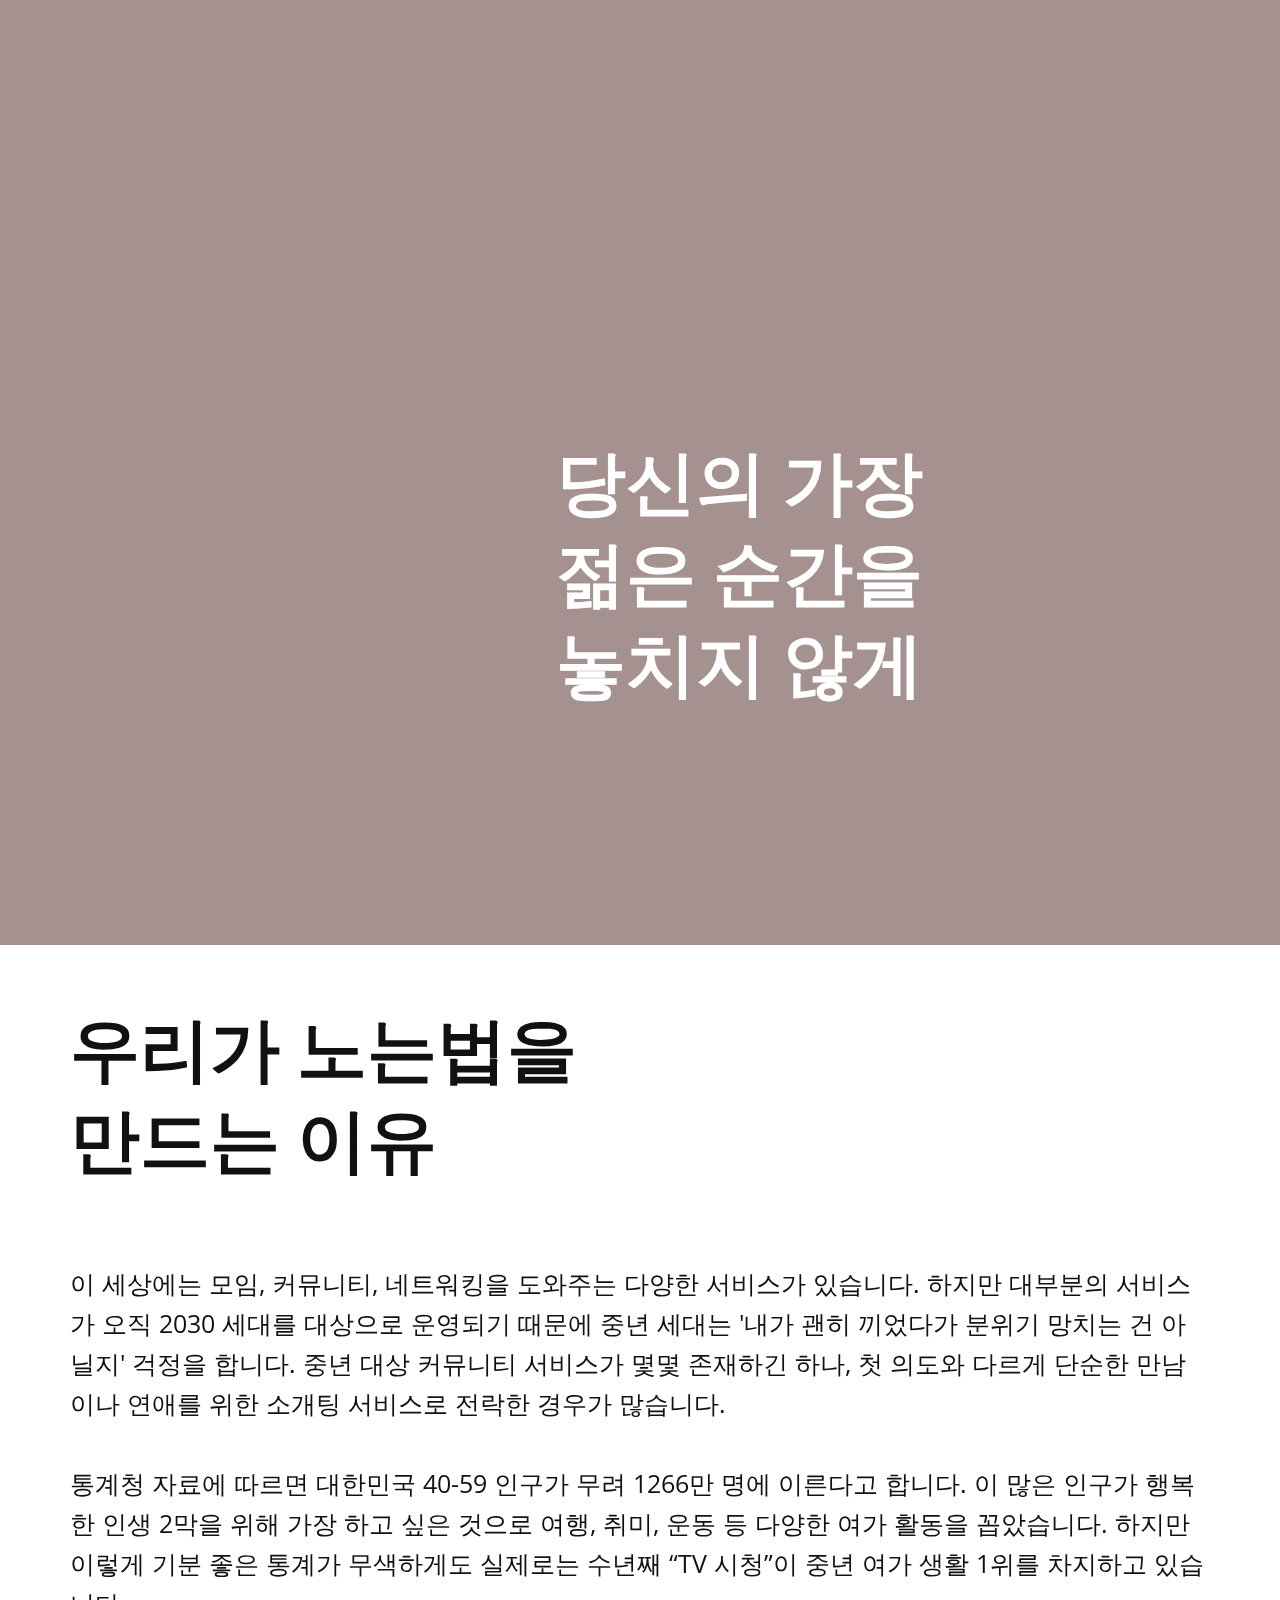
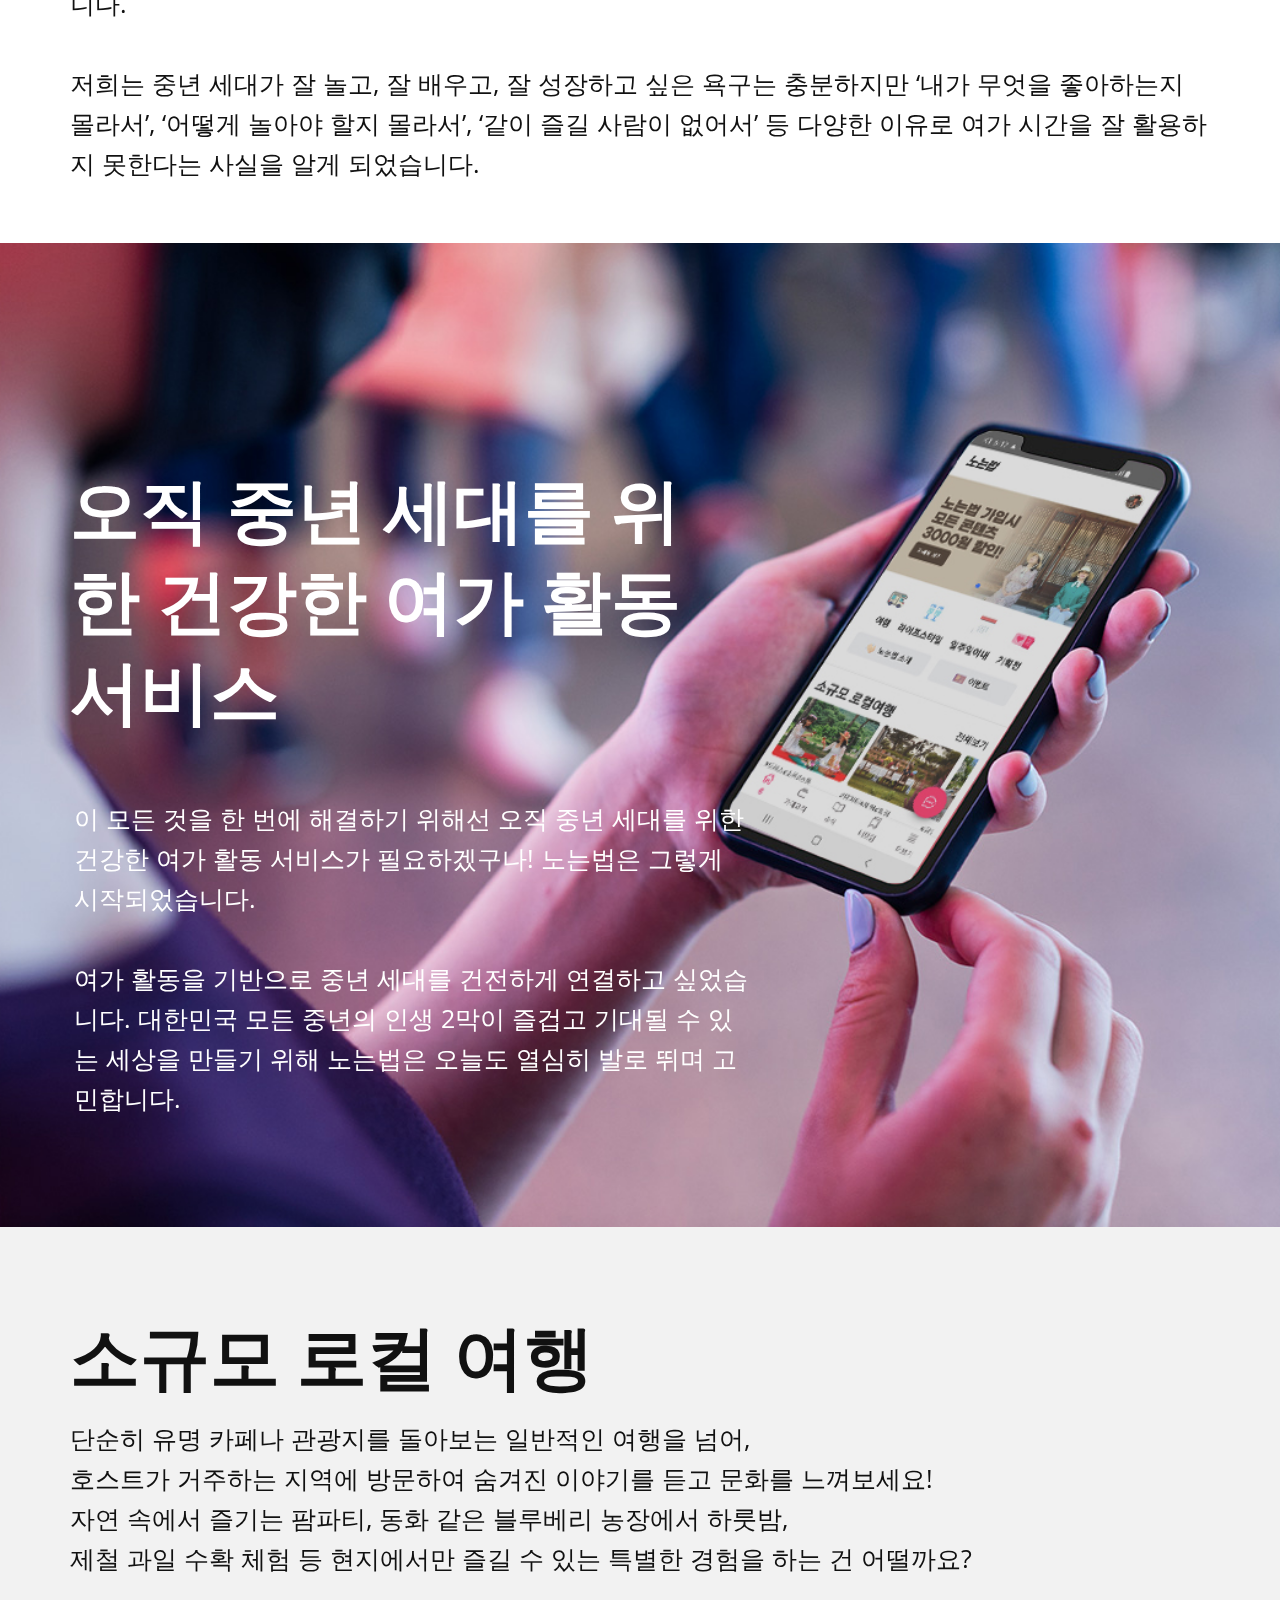
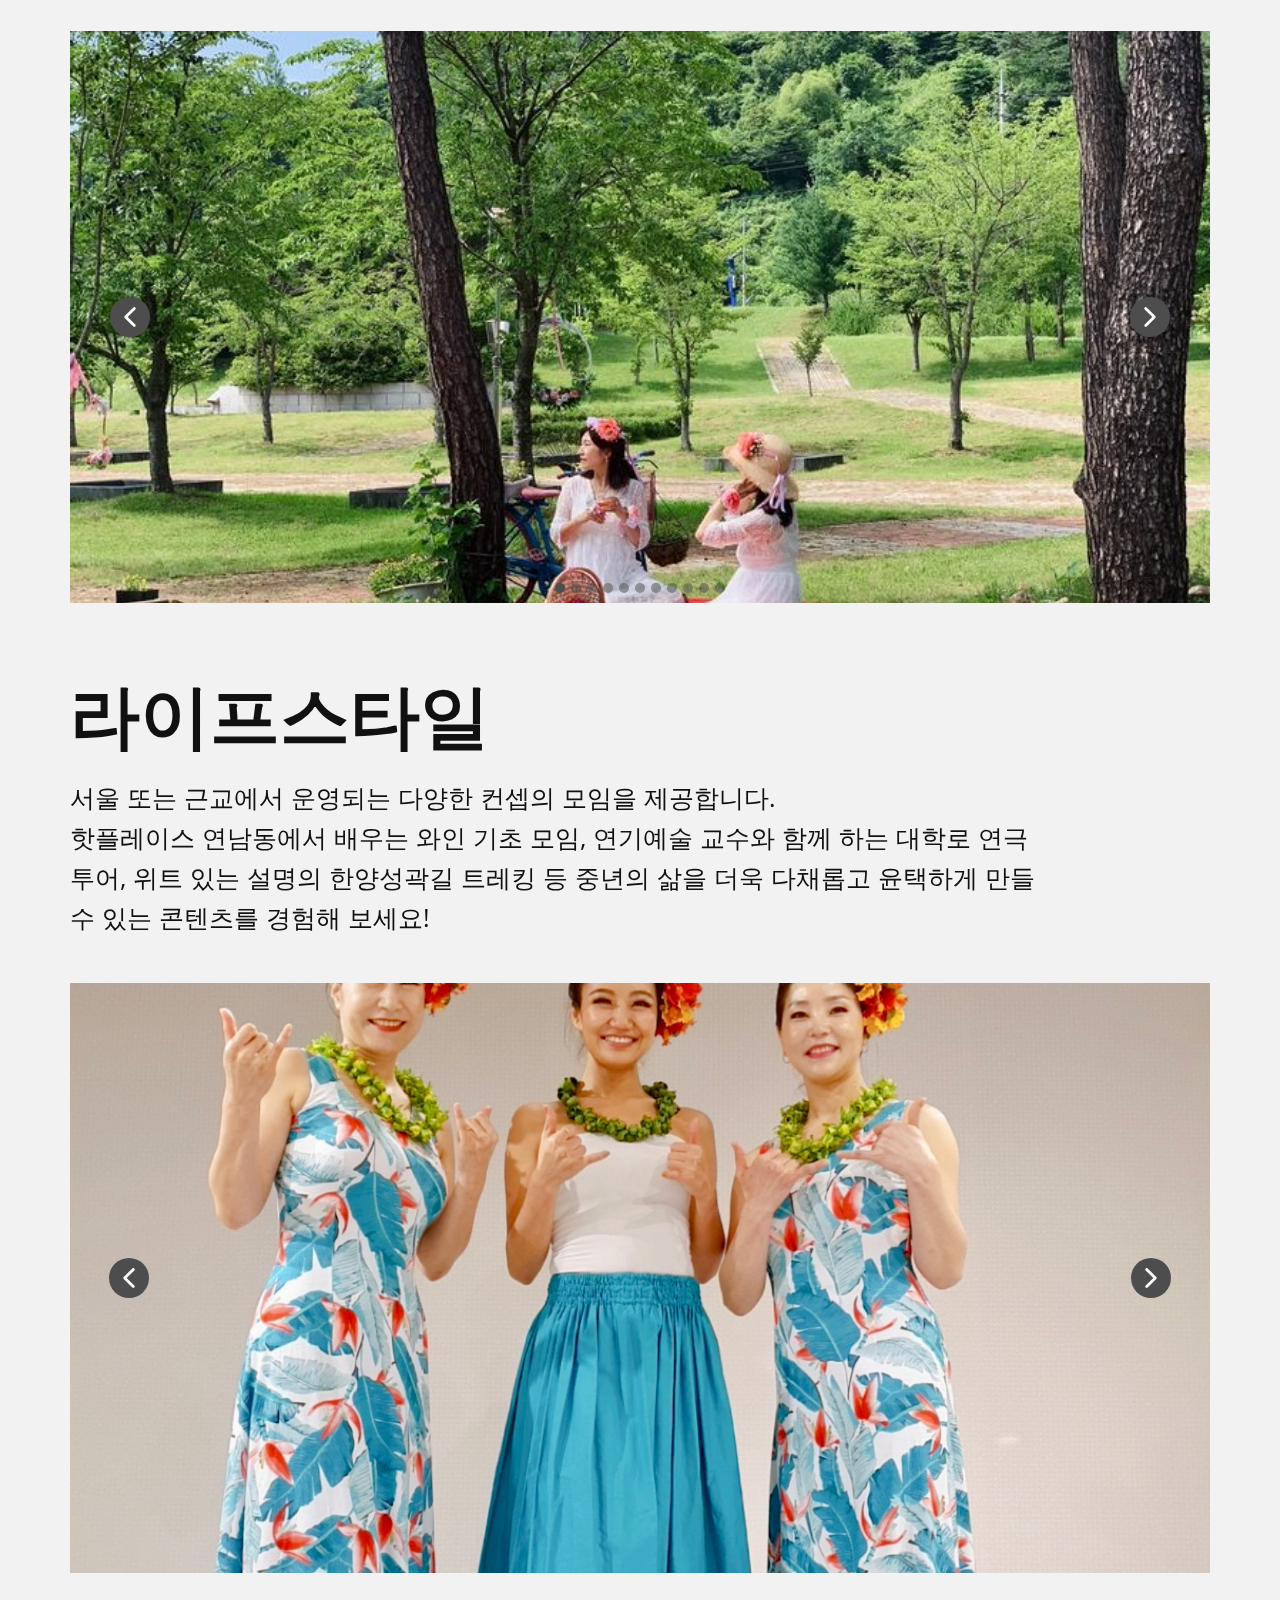
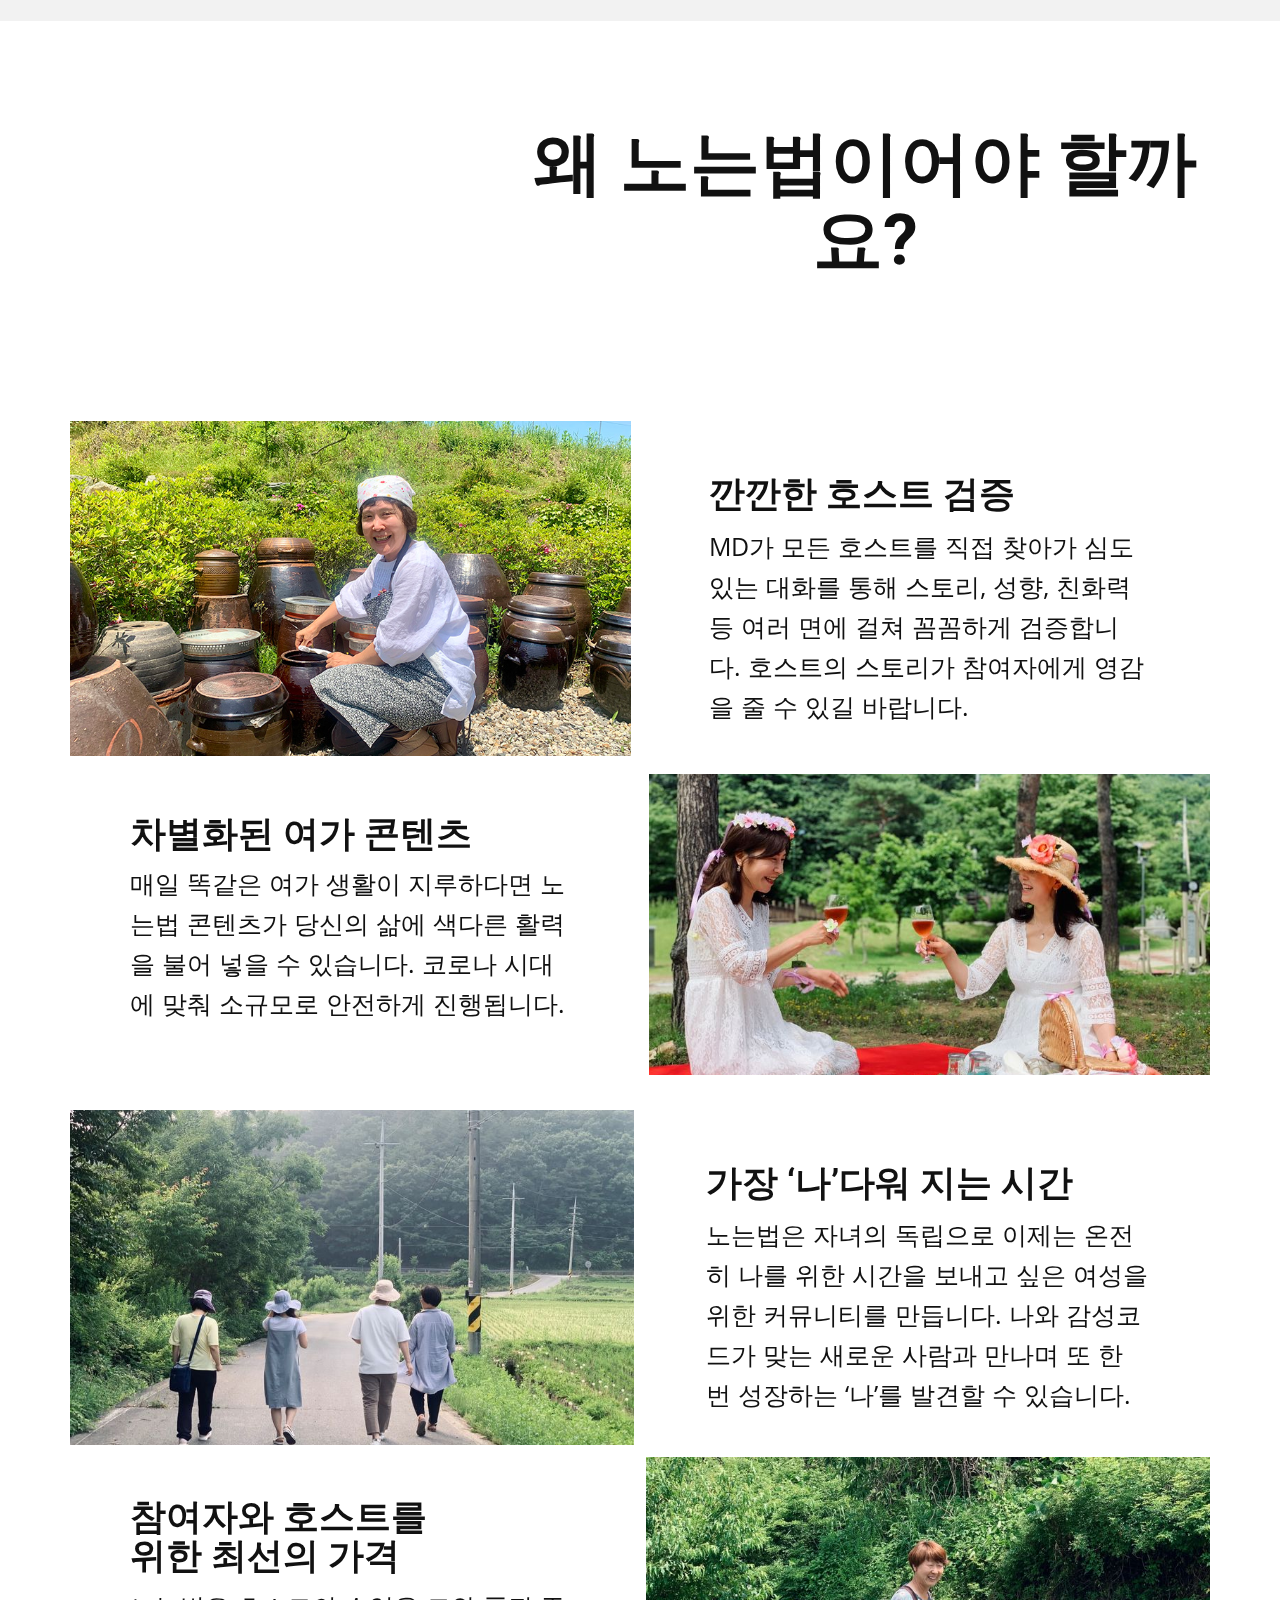
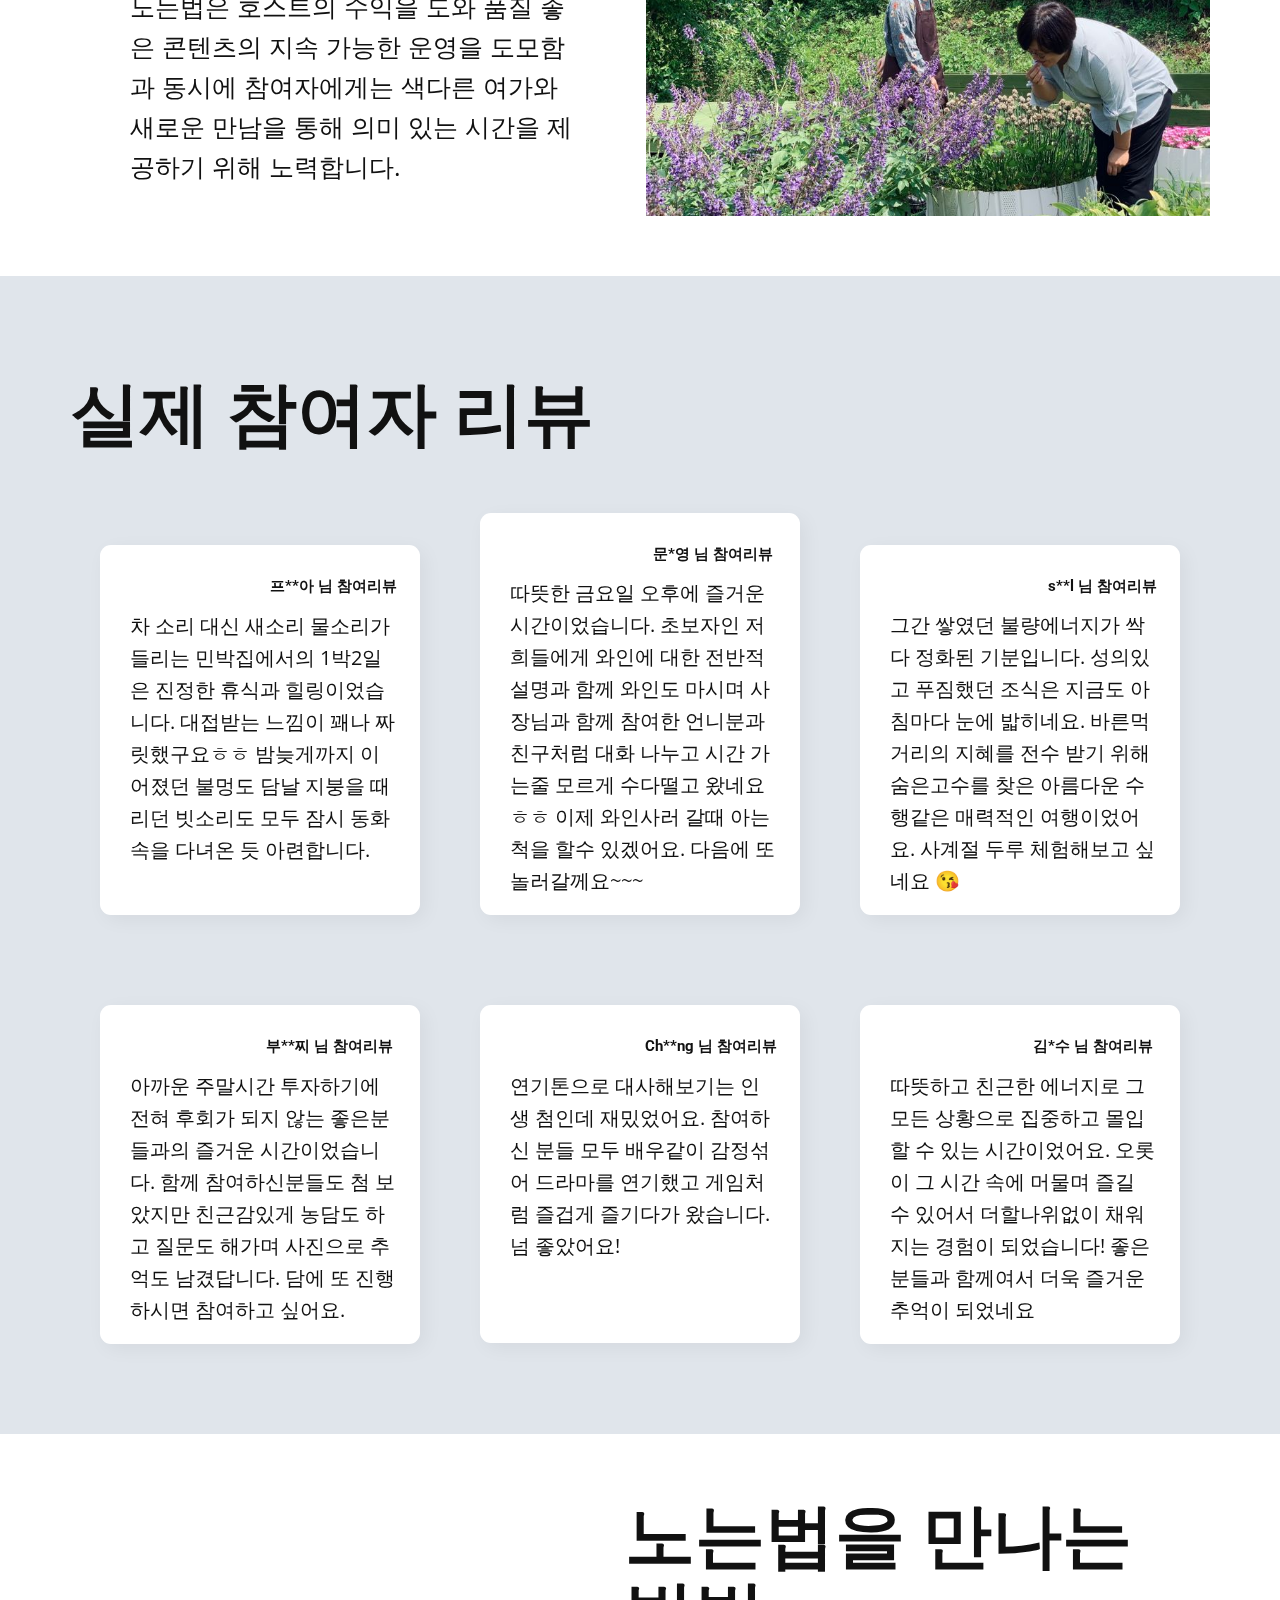
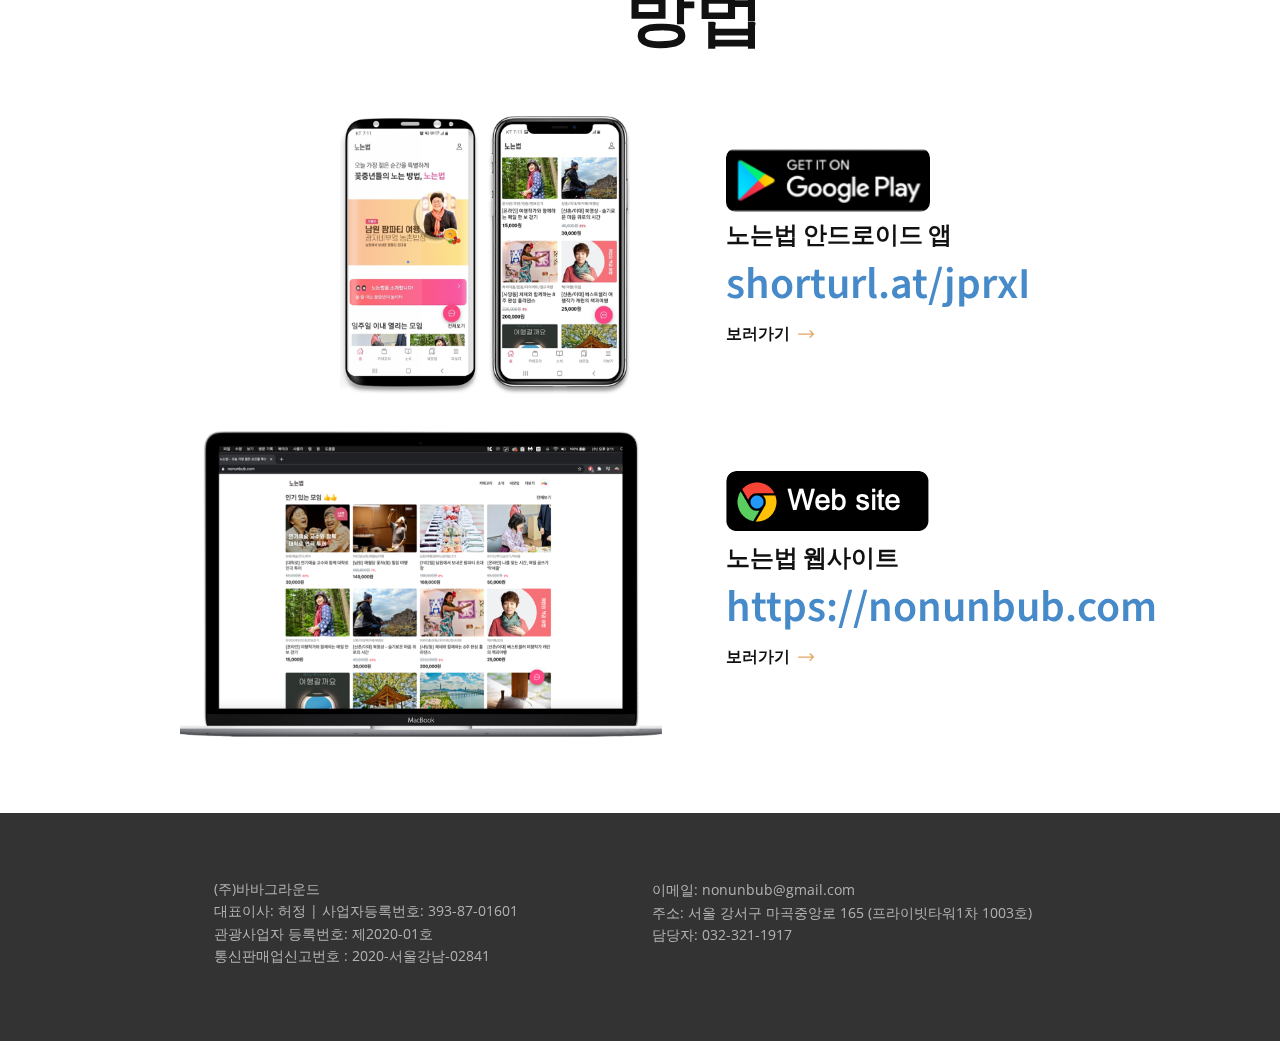
==== commit e1736cb8: "update" ====
--- a/노는법.html
+++ b/노는법.html
@@ -705,15 +705,10 @@
       <p class="u-align-left u-small-text u-text u-text-custom-color-2 u-text-variant u-text-2"> 이메일:
         nonunbub@gmail.com<br>주소: 서울 강서구 마곡중앙로 165 (프라이빗타워1차 1003호)<br>담당자: 032-321-1917
       </p>
-      <a class="u-active-none u-border-none u-btn u-button-link u-button-style u-hover-none u-none u-text-custom-color-2 u-btn-1"
-        href="https://www.notion.so/gdgdaejeon/43b16b117aa840d397a71350a8d08412" target="_blank">이용약관<br>
-      </a>
-      <a class="u-active-none u-border-none u-btn u-button-link u-button-style u-hover-none u-none u-text-custom-color-2 u-btn-2"
-        href="https://www.notion.so/gdgdaejeon/5ad28ab509bb461090e2bca00af5ac59" target="_blank">개인정보처리방침<br>
-      </a>
     </div>
   </footer>
 
+
 </body>
 
 </html>--- a/nicepage.css
+++ b/nicepage.css
@@ -34431,21 +34431,7 @@
 }
 
 .u-footer .u-text-2 {
-  margin: -88px 141px 0 582px;
-}
-
-.u-footer .u-btn-1 {
-  background-image: none;
-  font-size: 0.875rem;
-  margin: 9px 509px 0 auto;
-  padding: 0;
-}
-
-.u-footer .u-btn-2 {
-  background-image: none;
-  font-size: 0.875rem;
-  margin: -22px 398px 60px auto;
-  padding: 0;
+  margin: -88px 141px 60px 582px;
 }
 @media (max-width: 1199px) {
   .u-footer .u-text-1 {
@@ -34459,14 +34445,6 @@
     margin-right: 41px;
     margin-left: 482px;
   }
-
-  .u-footer .u-btn-1 {
-    margin-right: 409px;
-  }
-
-  .u-footer .u-btn-2 {
-    margin-right: 291px;
-  }
 }
 @media (max-width: 991px) {
   .u-footer .u-sheet-1 {
@@ -34486,16 +34464,6 @@
     margin-right: 303px;
     margin-left: 0;
   }
-
-  .u-footer .u-btn-1 {
-    margin-top: 29px;
-    margin-right: auto;
-    margin-left: 0;
-  }
-
-  .u-footer .u-btn-2 {
-    margin: 0 auto 51px 0;
-  }
 }
 @media (max-width: 767px) {
   .u-footer .u-text-1 {
@@ -34505,10 +34473,6 @@
   .u-footer .u-text-2 {
     margin-right: 123px;
   }
-
-  .u-footer .u-btn-1 {
-    margin-right: 491px;
-  }
 }
 @media (max-width: 575px) {
   .u-footer .u-sheet-1 {
@@ -34524,16 +34488,6 @@
     margin-top: 16px;
     margin-right: 0;
   }
-
-  .u-footer .u-btn-1 {
-    margin-top: 26px;
-    margin-right: auto;
-  }
-
-  .u-footer .u-btn-2 {
-    margin-top: 4px;
-    margin-bottom: 48px;
-  }
 }
 
  /*begin-variables base-font-size*/ 
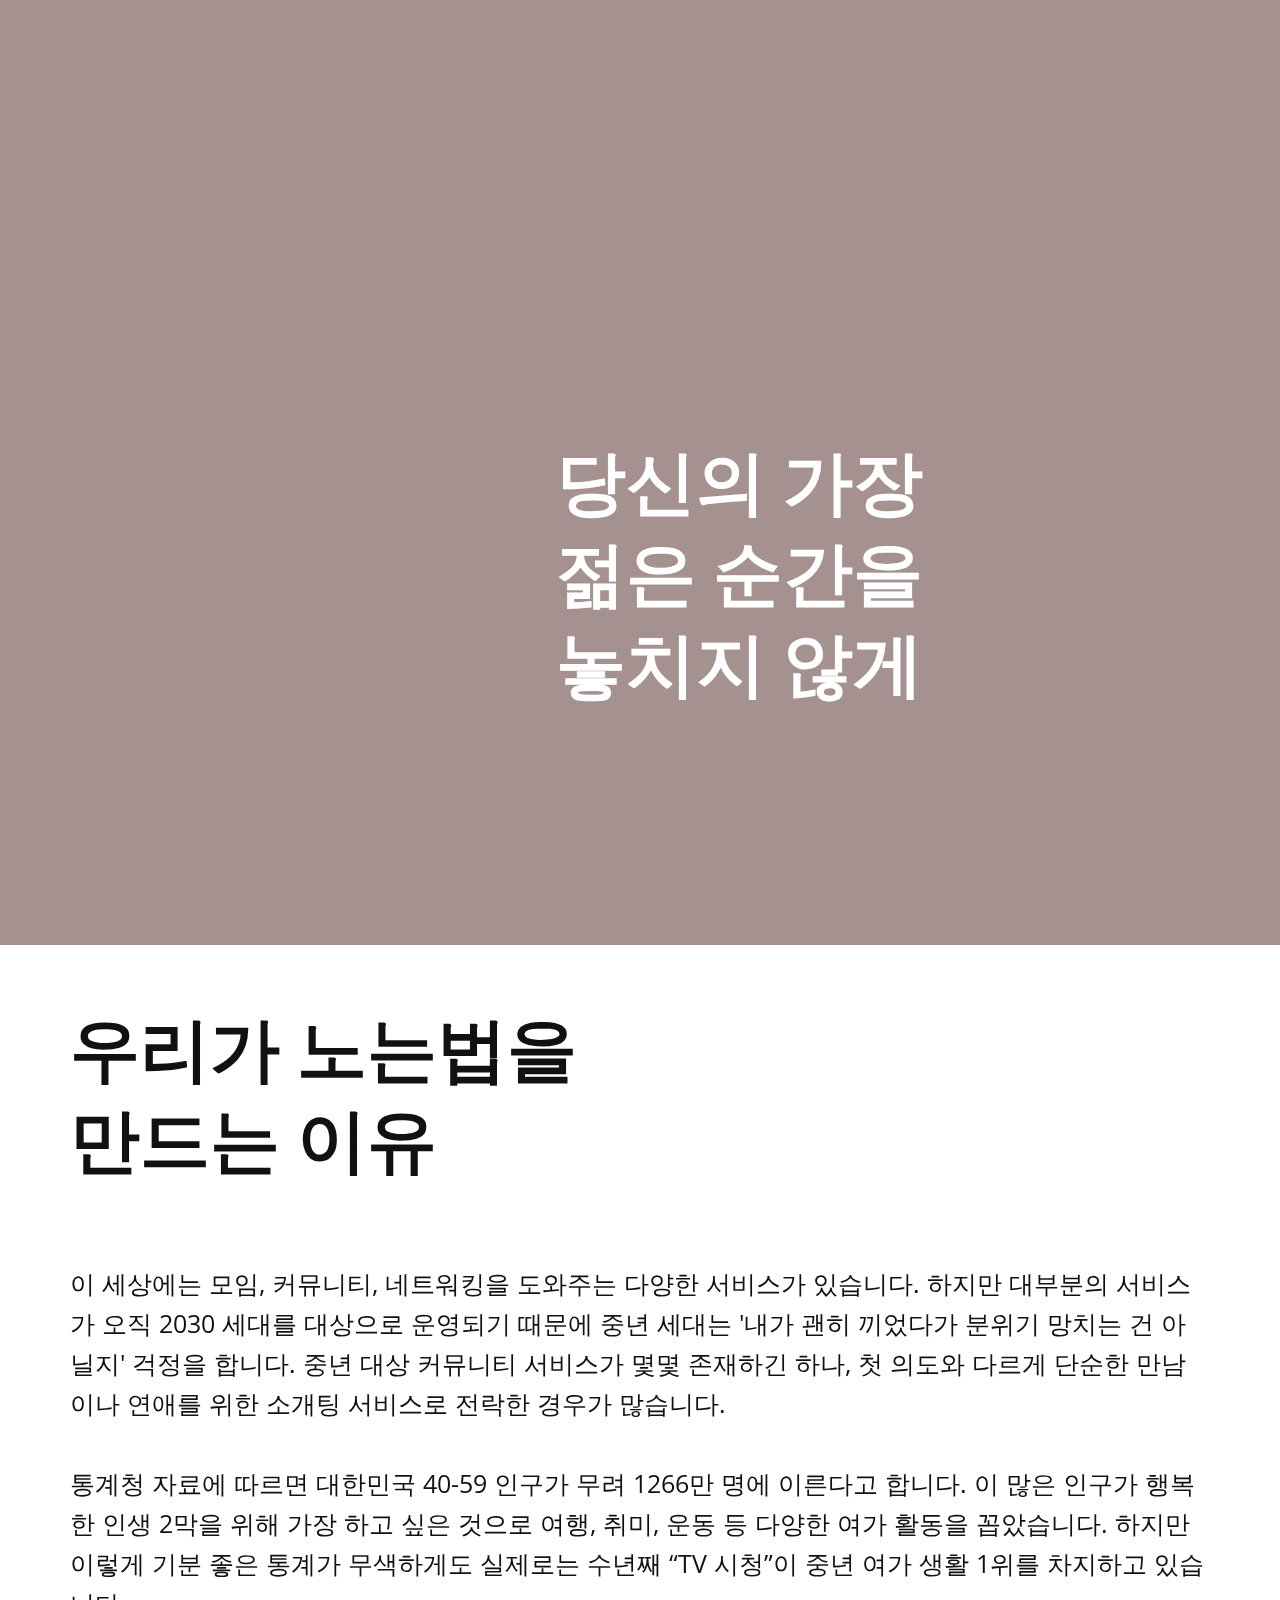
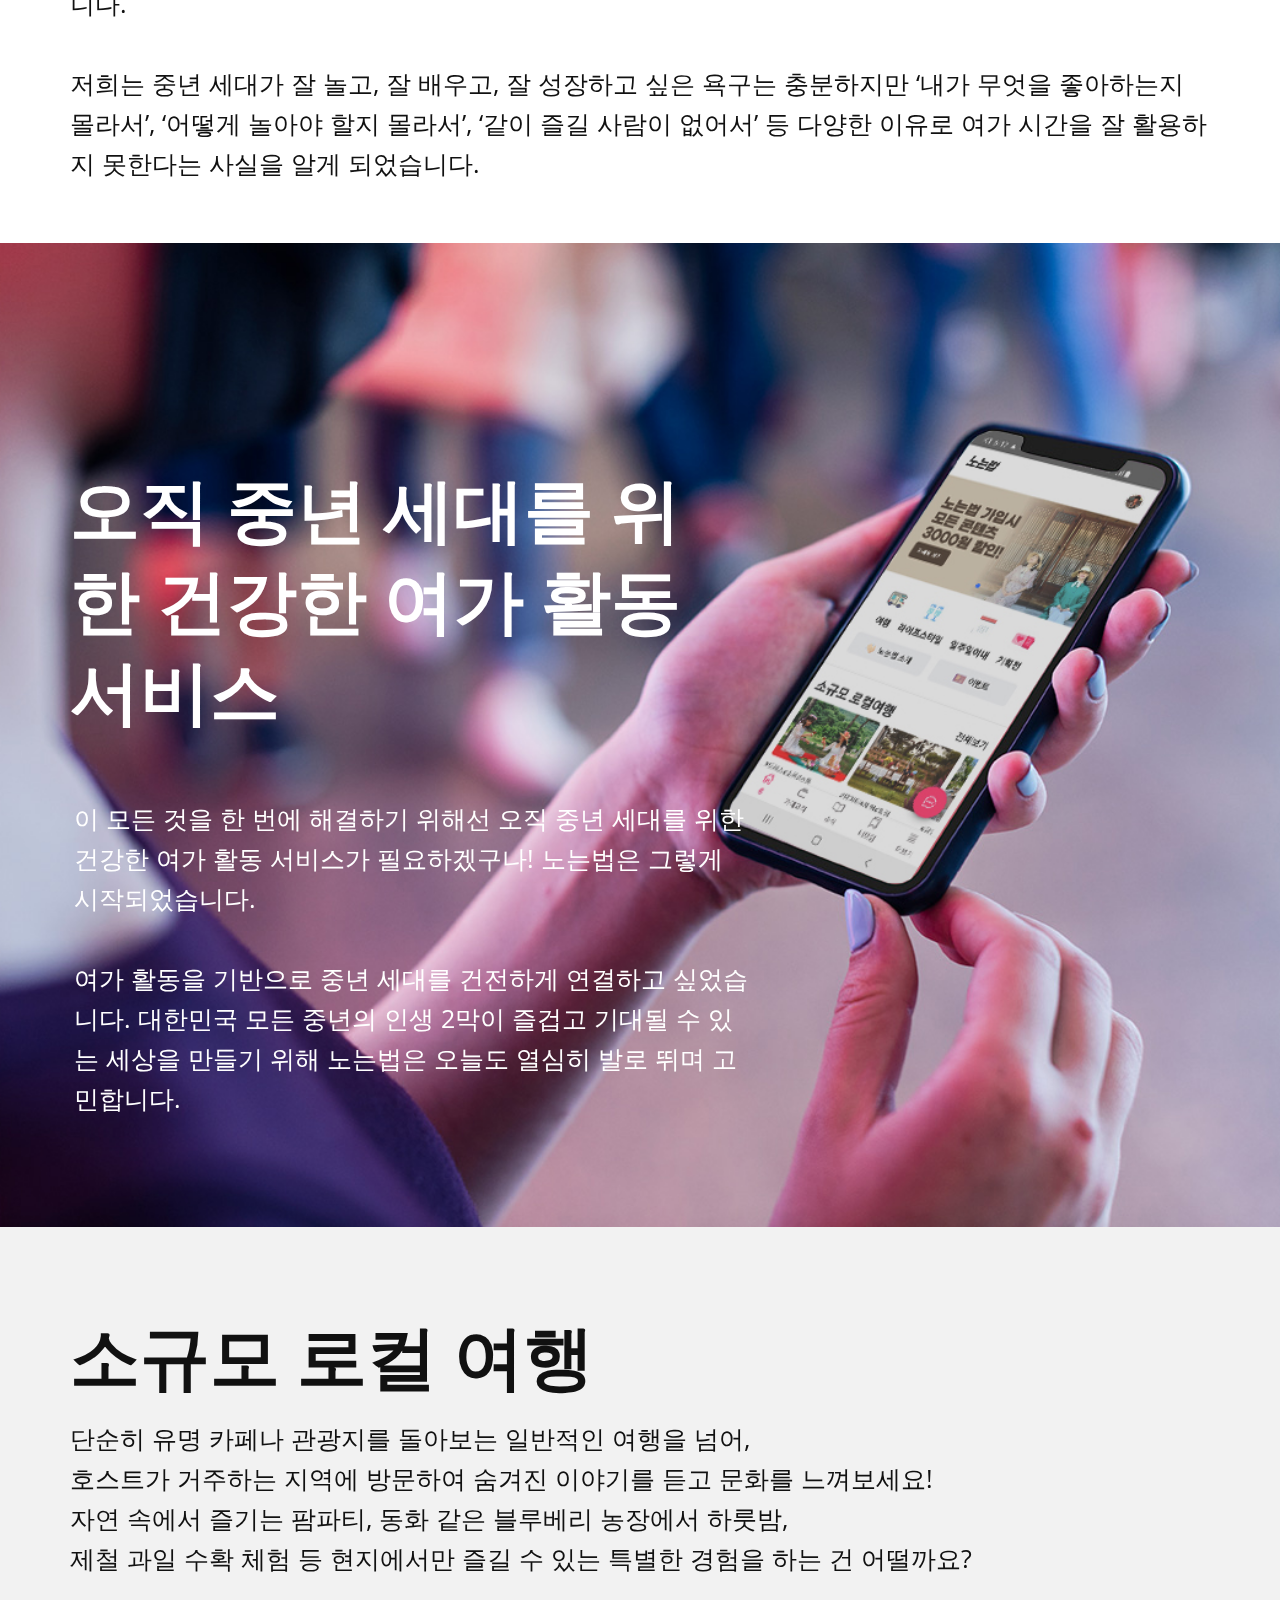
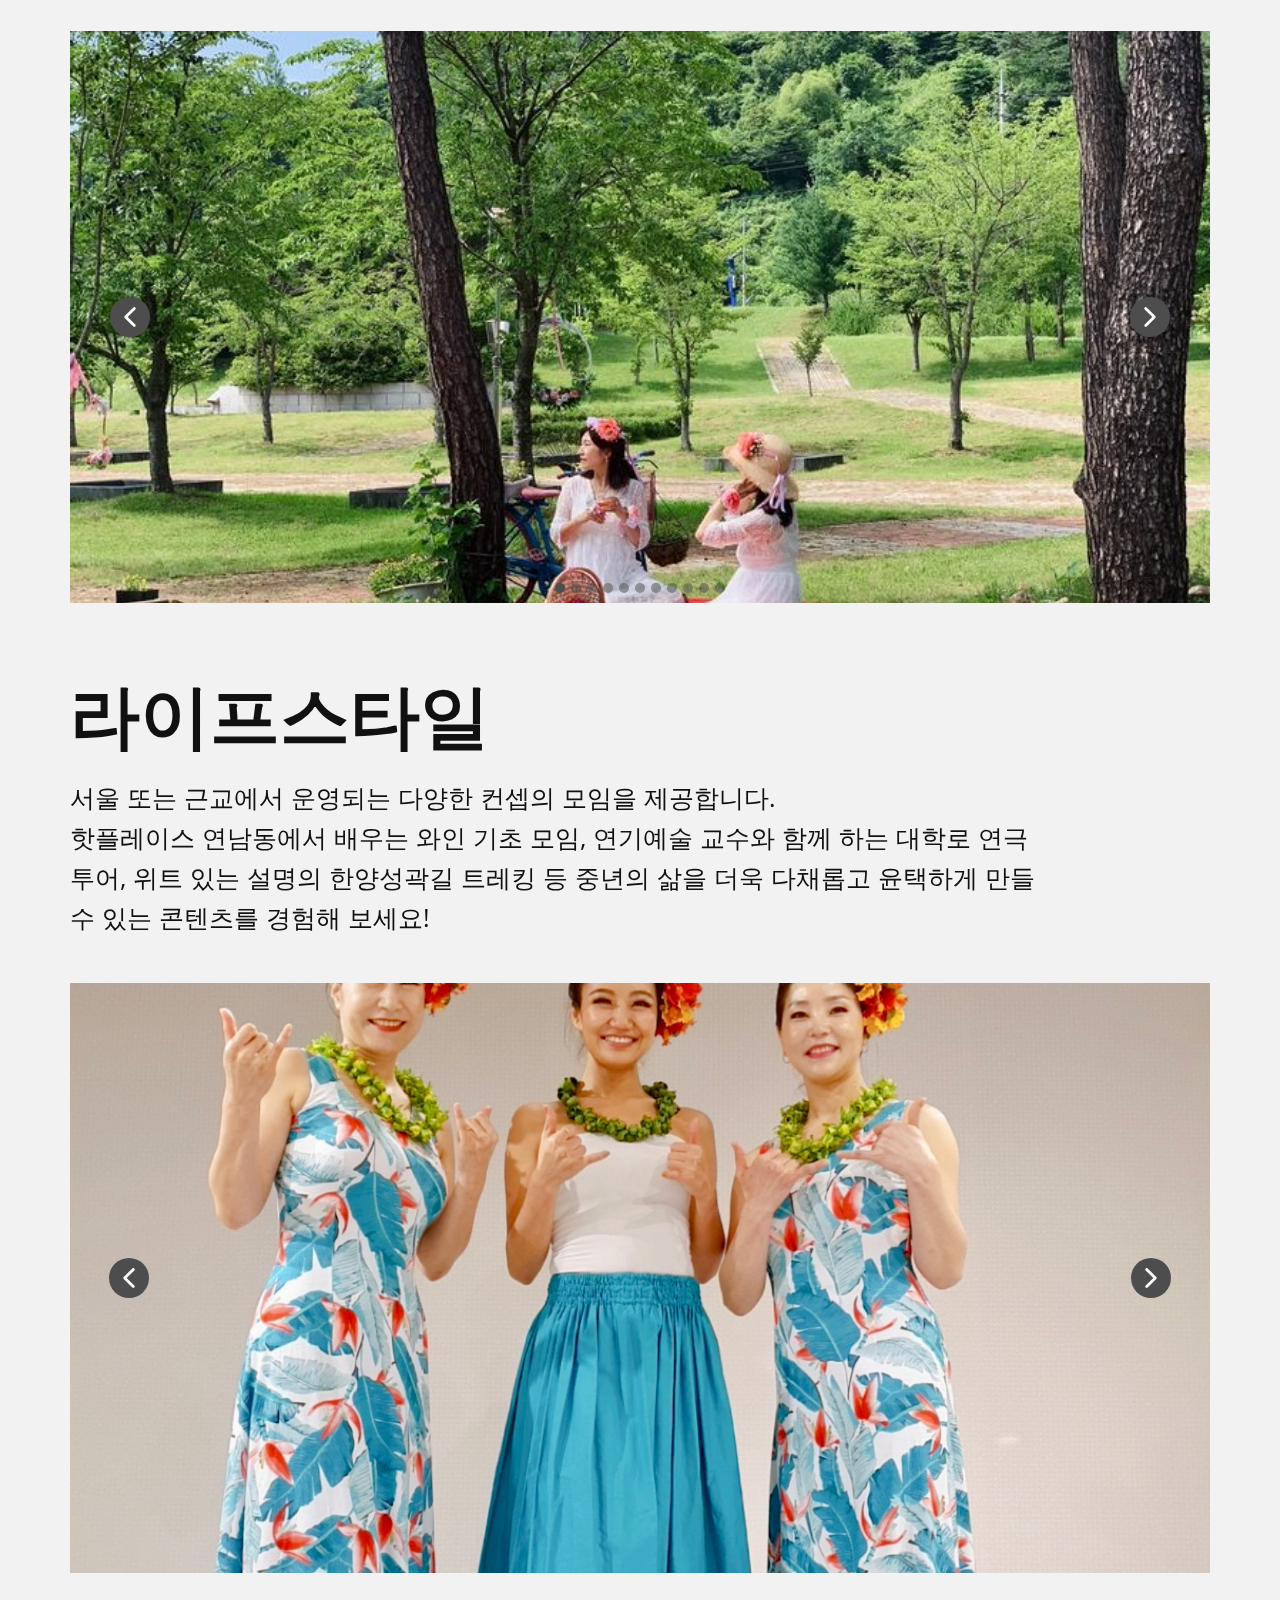
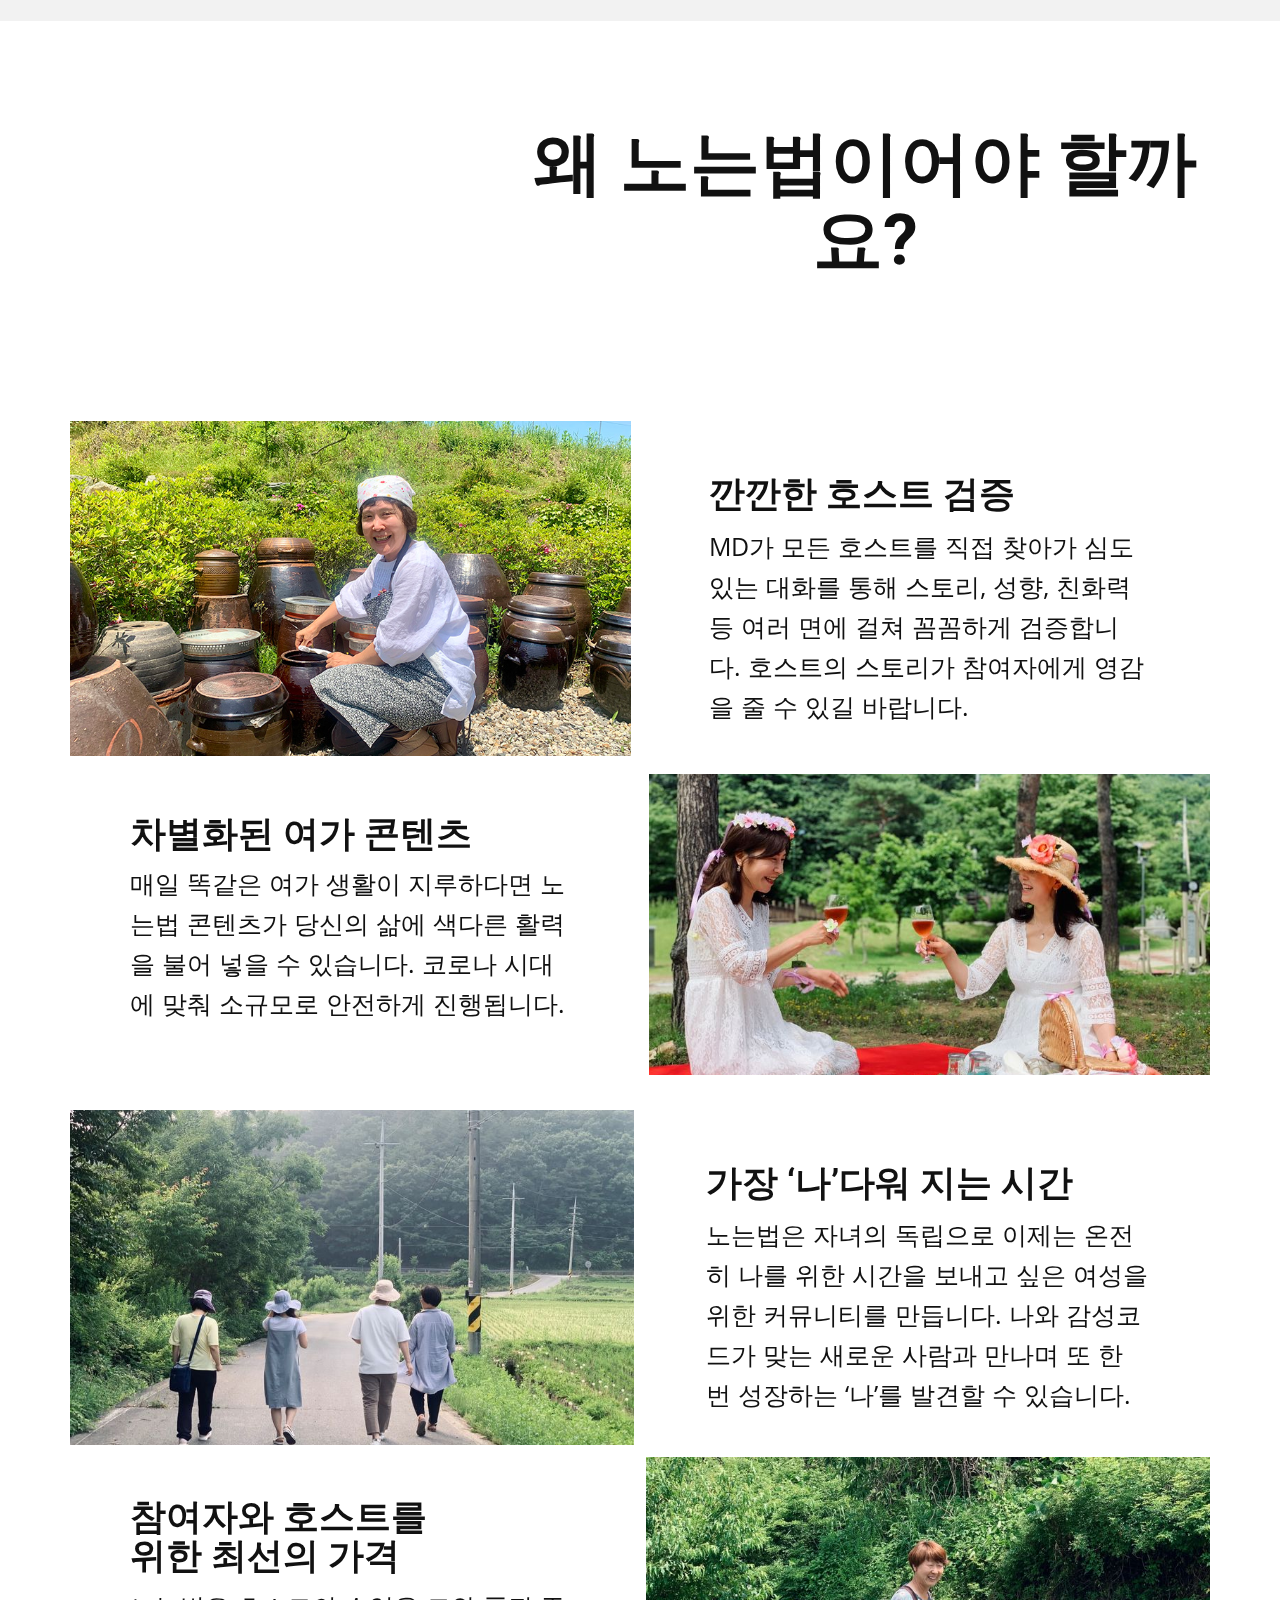
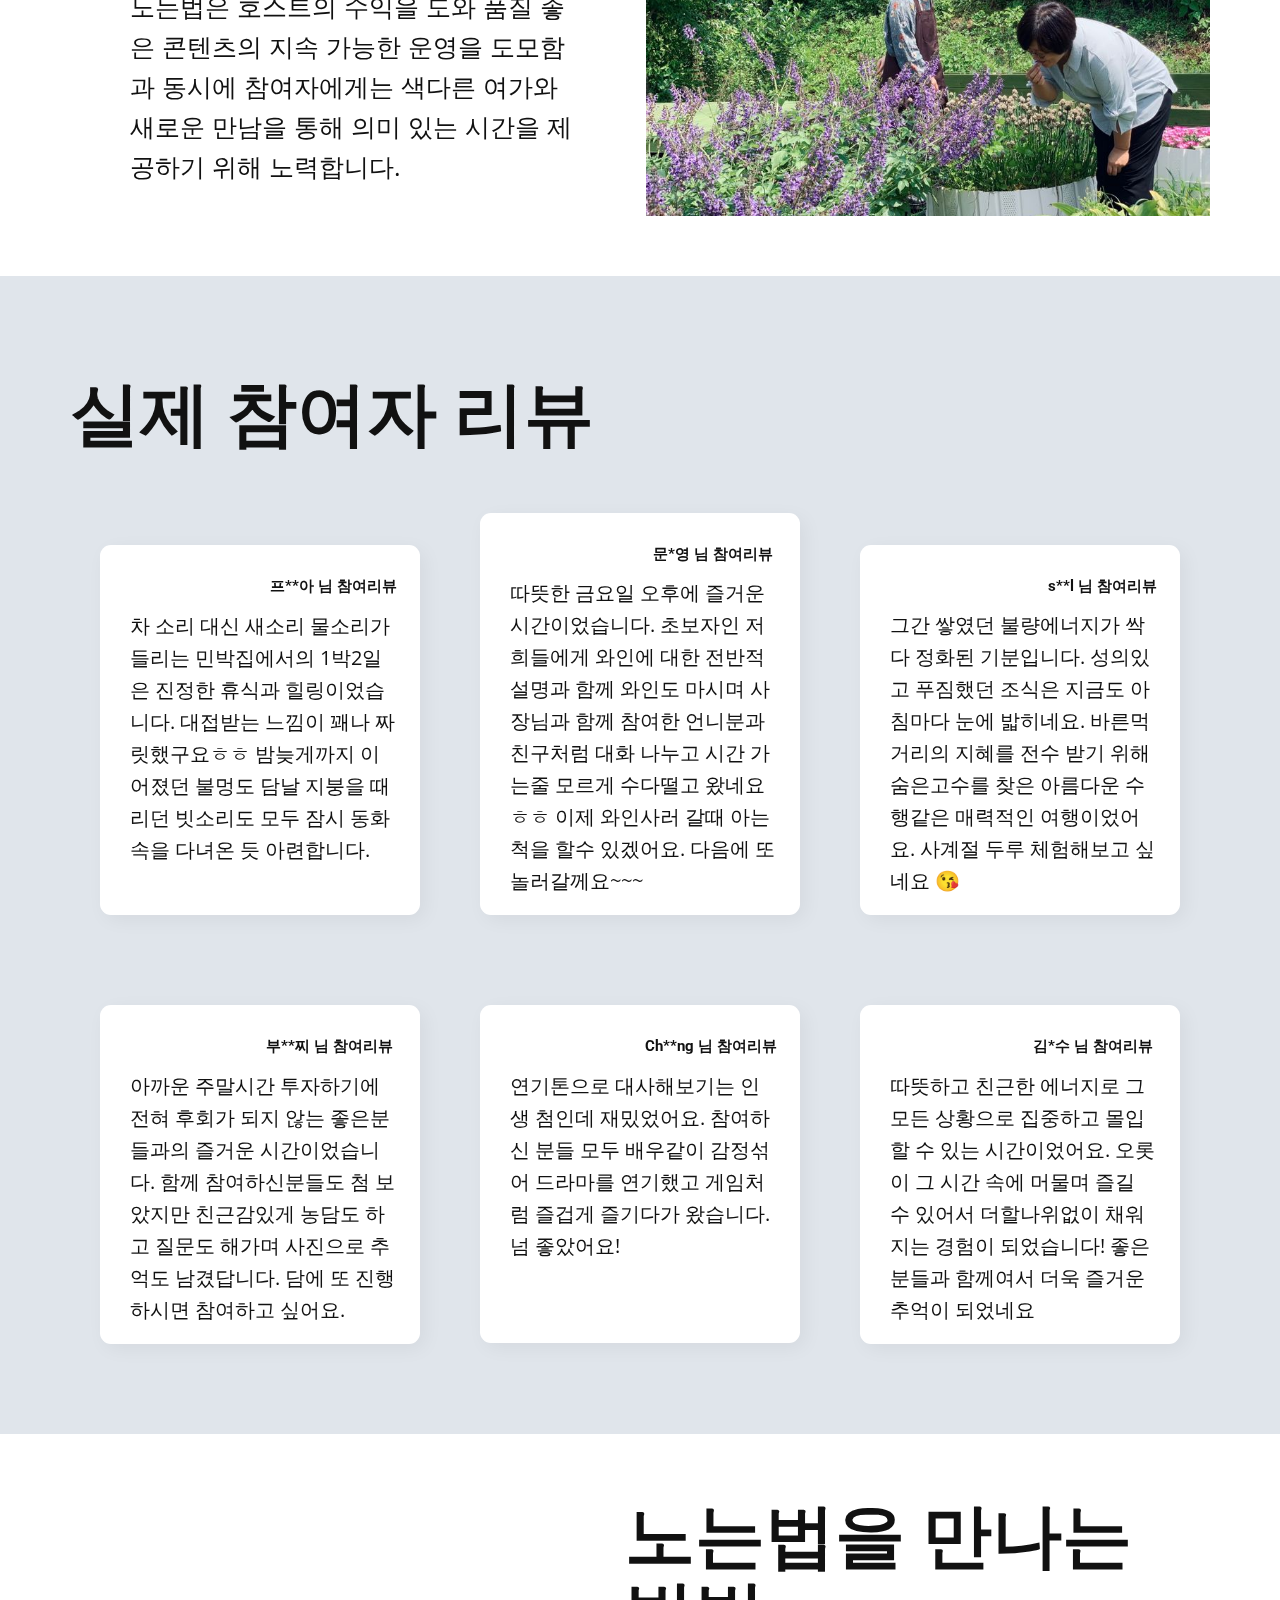
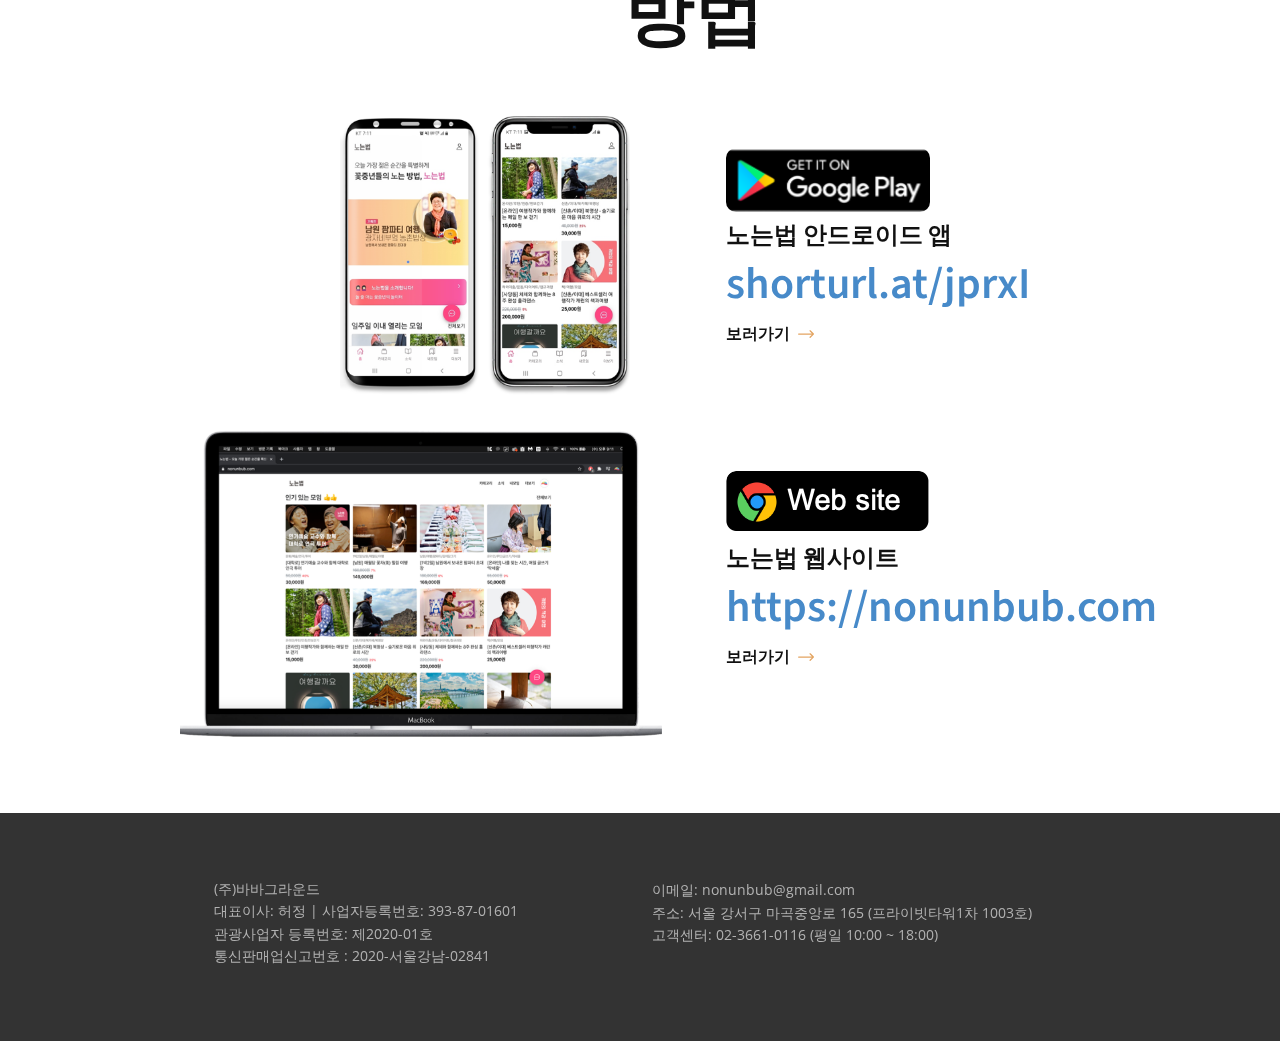
==== commit 2aef3c02: "Update 노는법.html" ====
--- a/노는법.html
+++ b/노는법.html
@@ -703,7 +703,7 @@
         사업자등록번호: 393-87-01601<br>관광사업자 등록번호: 제2020-01호<br>통신판매업신고번호 : 2020-서울강남-02841
       </p>
       <p class="u-align-left u-small-text u-text u-text-custom-color-2 u-text-variant u-text-2"> 이메일:
-        nonunbub@gmail.com<br>주소: 서울 강서구 마곡중앙로 165 (프라이빗타워1차 1003호)<br>담당자: 032-321-1917
+        nonunbub@gmail.com<br>주소: 서울 강서구 마곡중앙로 165 (프라이빗타워1차 1003호)<br>고객센터: 02-3661-0116 (평일 10:00 ~ 18:00)
       </p>
     </div>
   </footer>
@@ -711,4 +711,4 @@
 
 </body>
 
-</html>+</html>
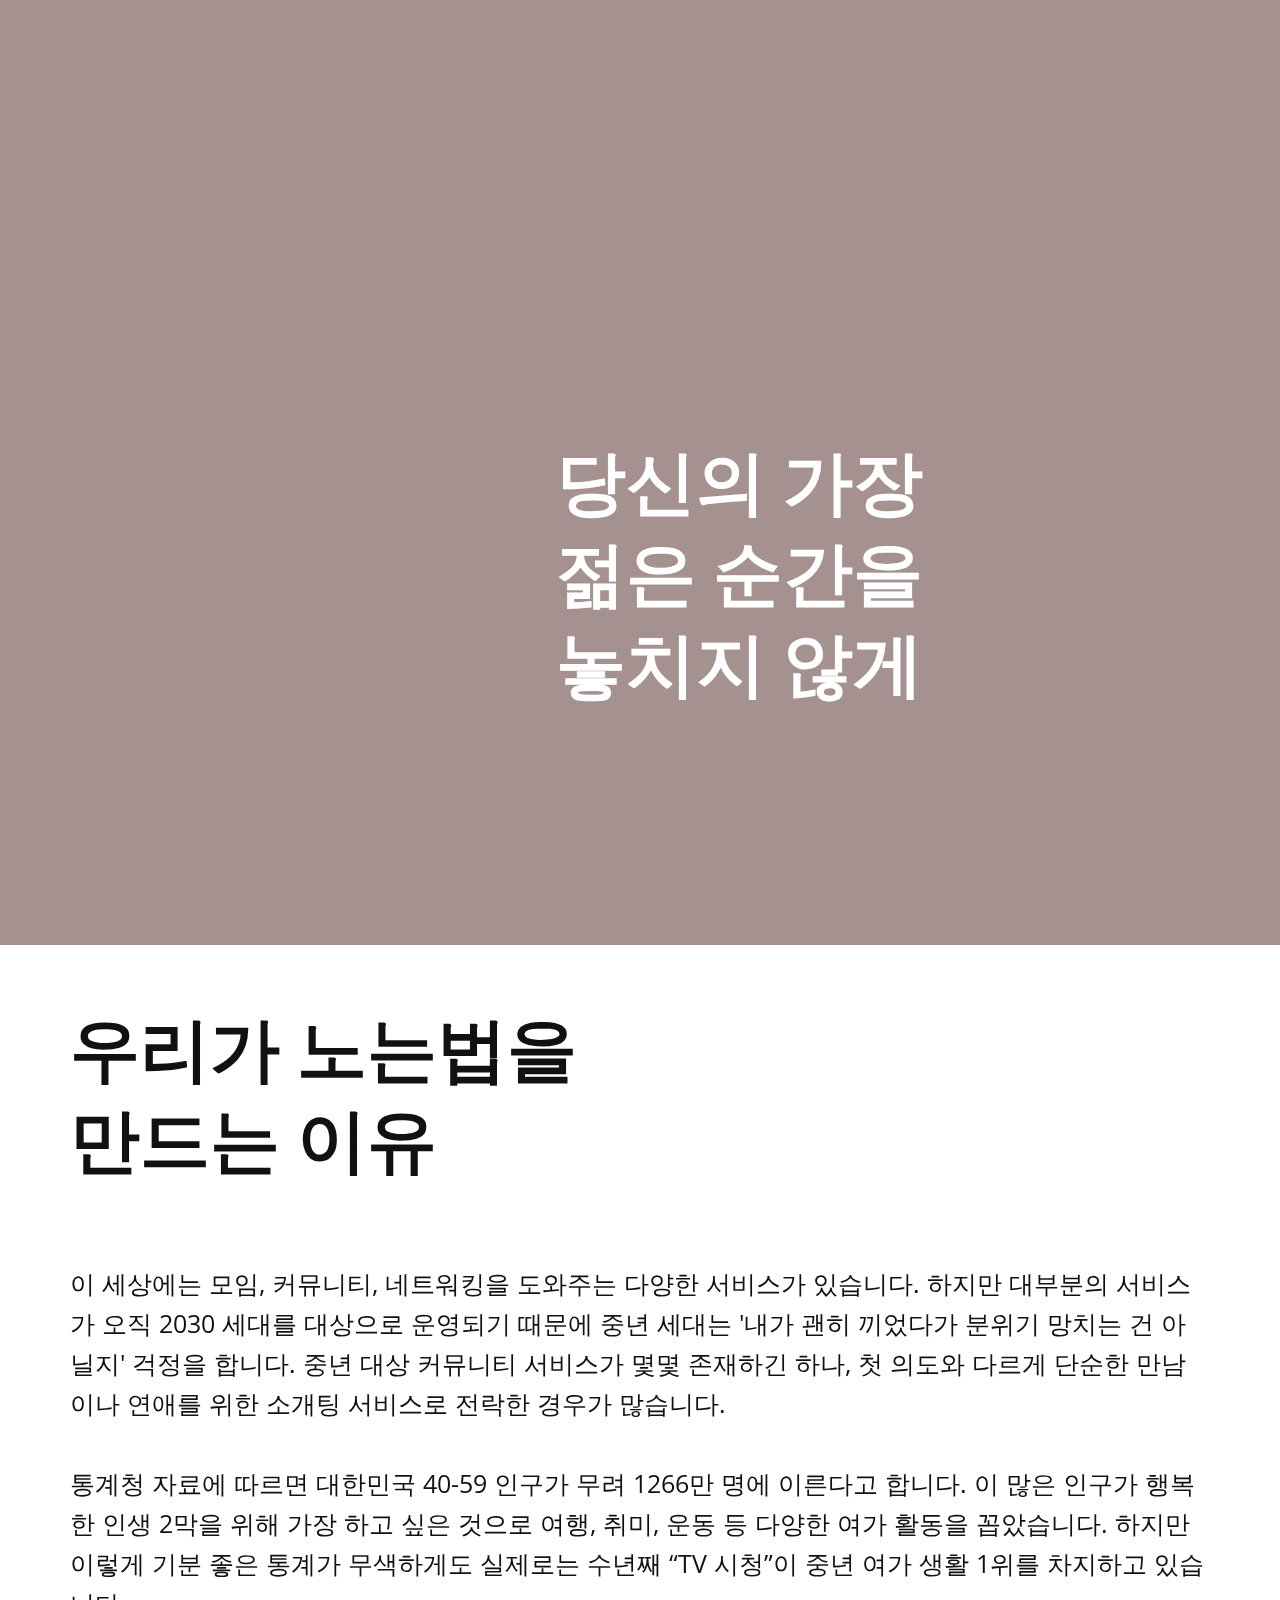
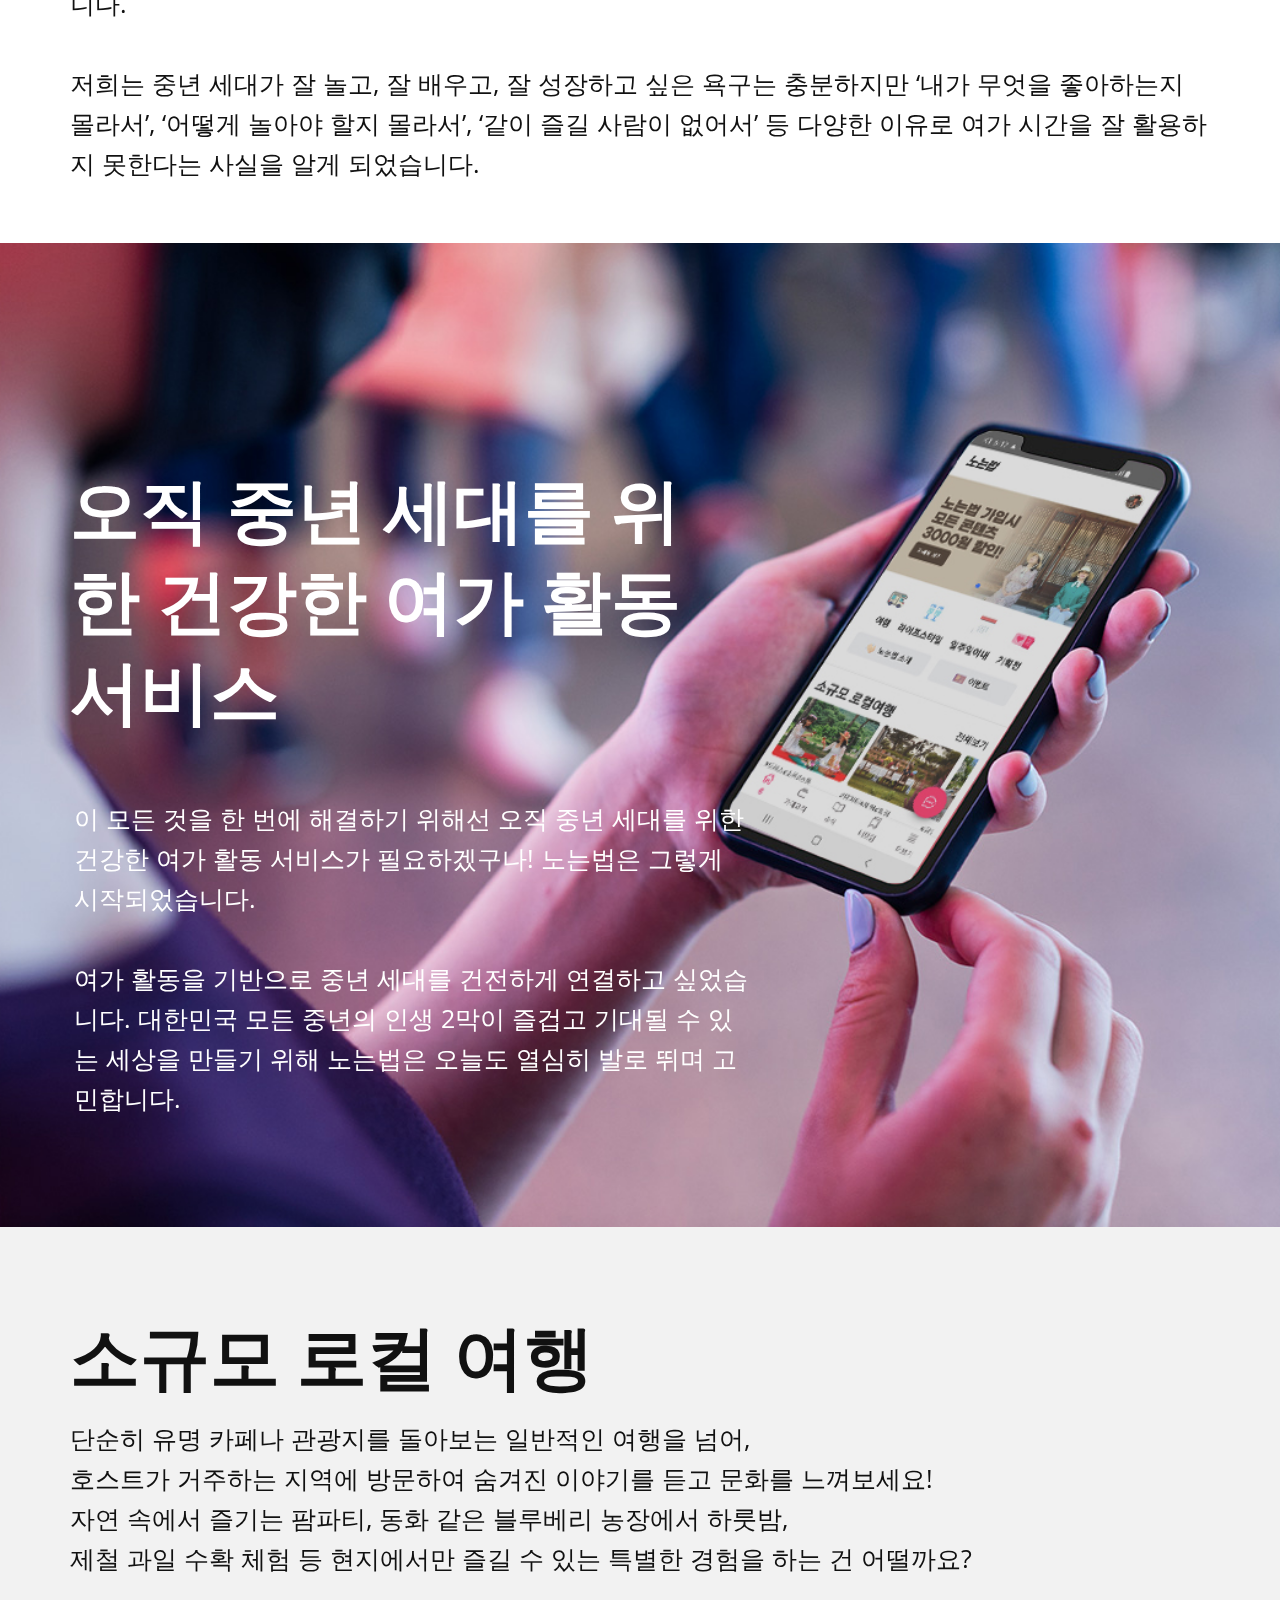
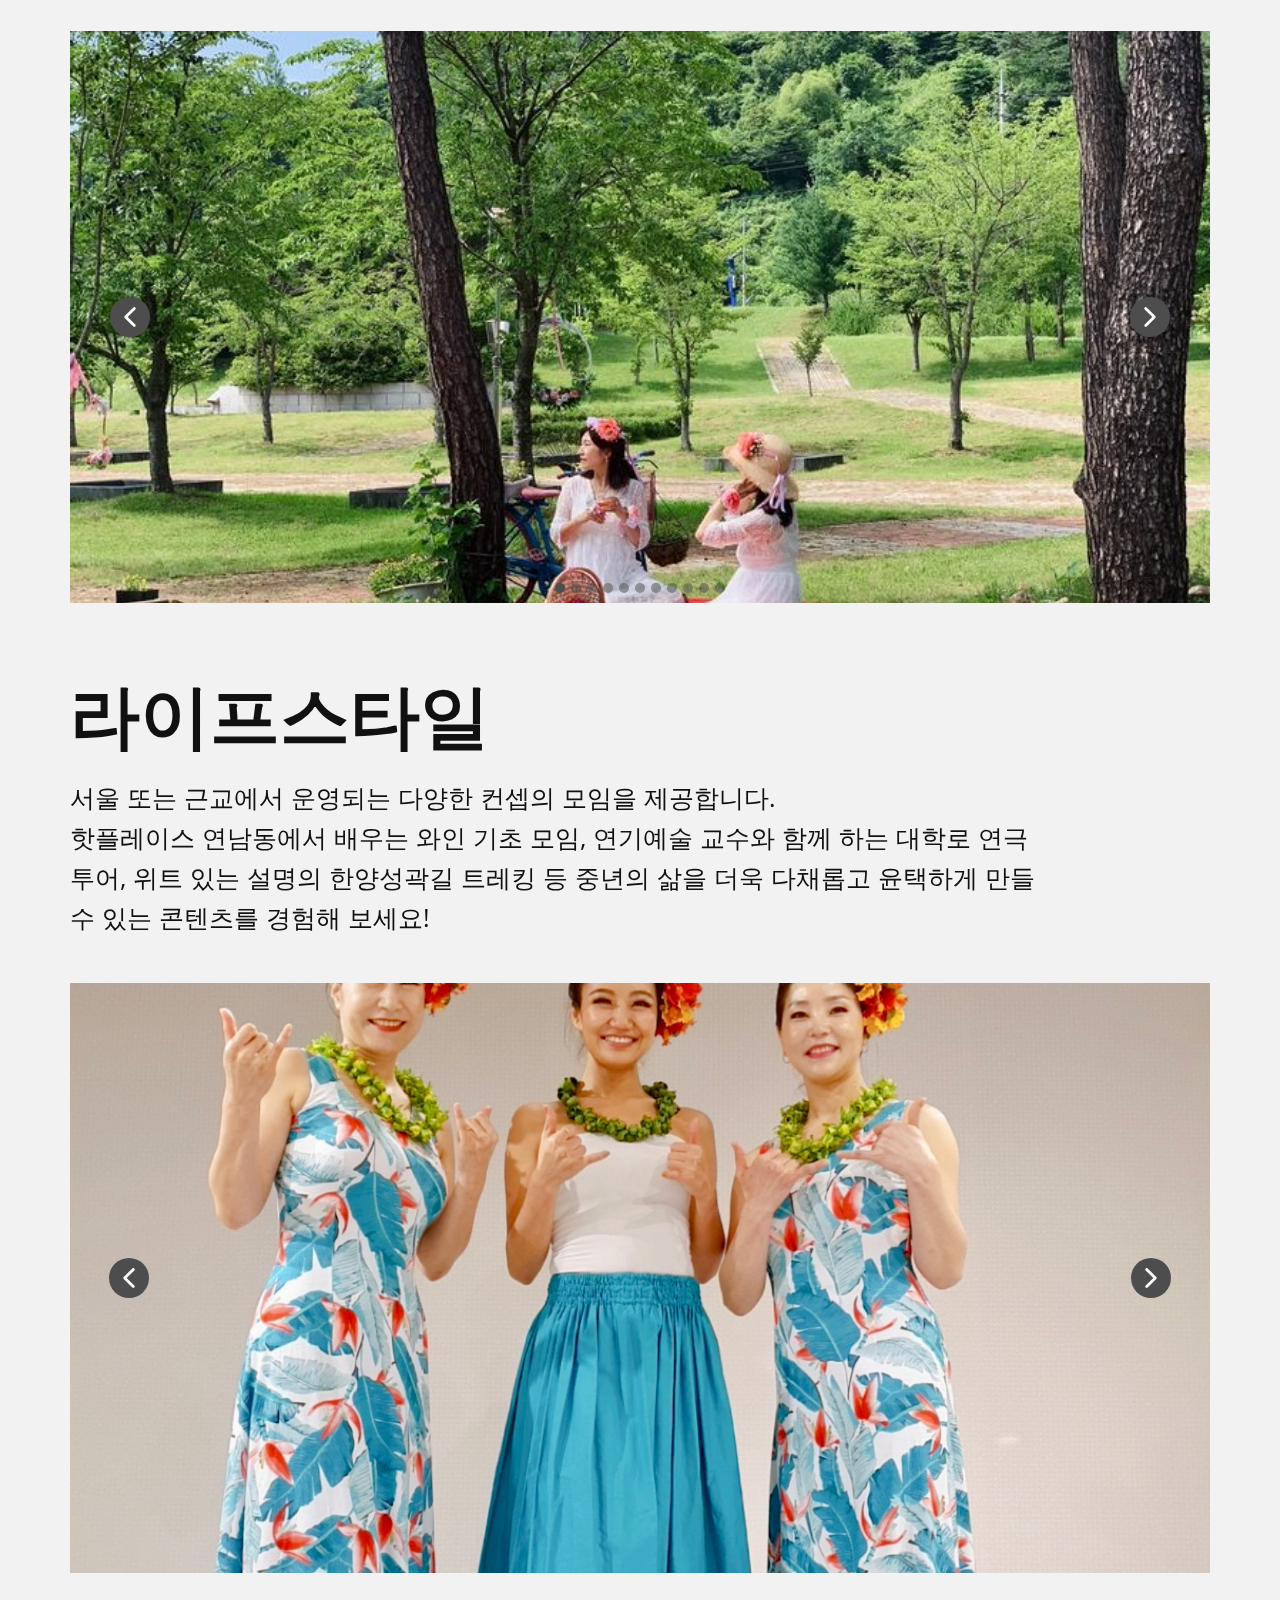
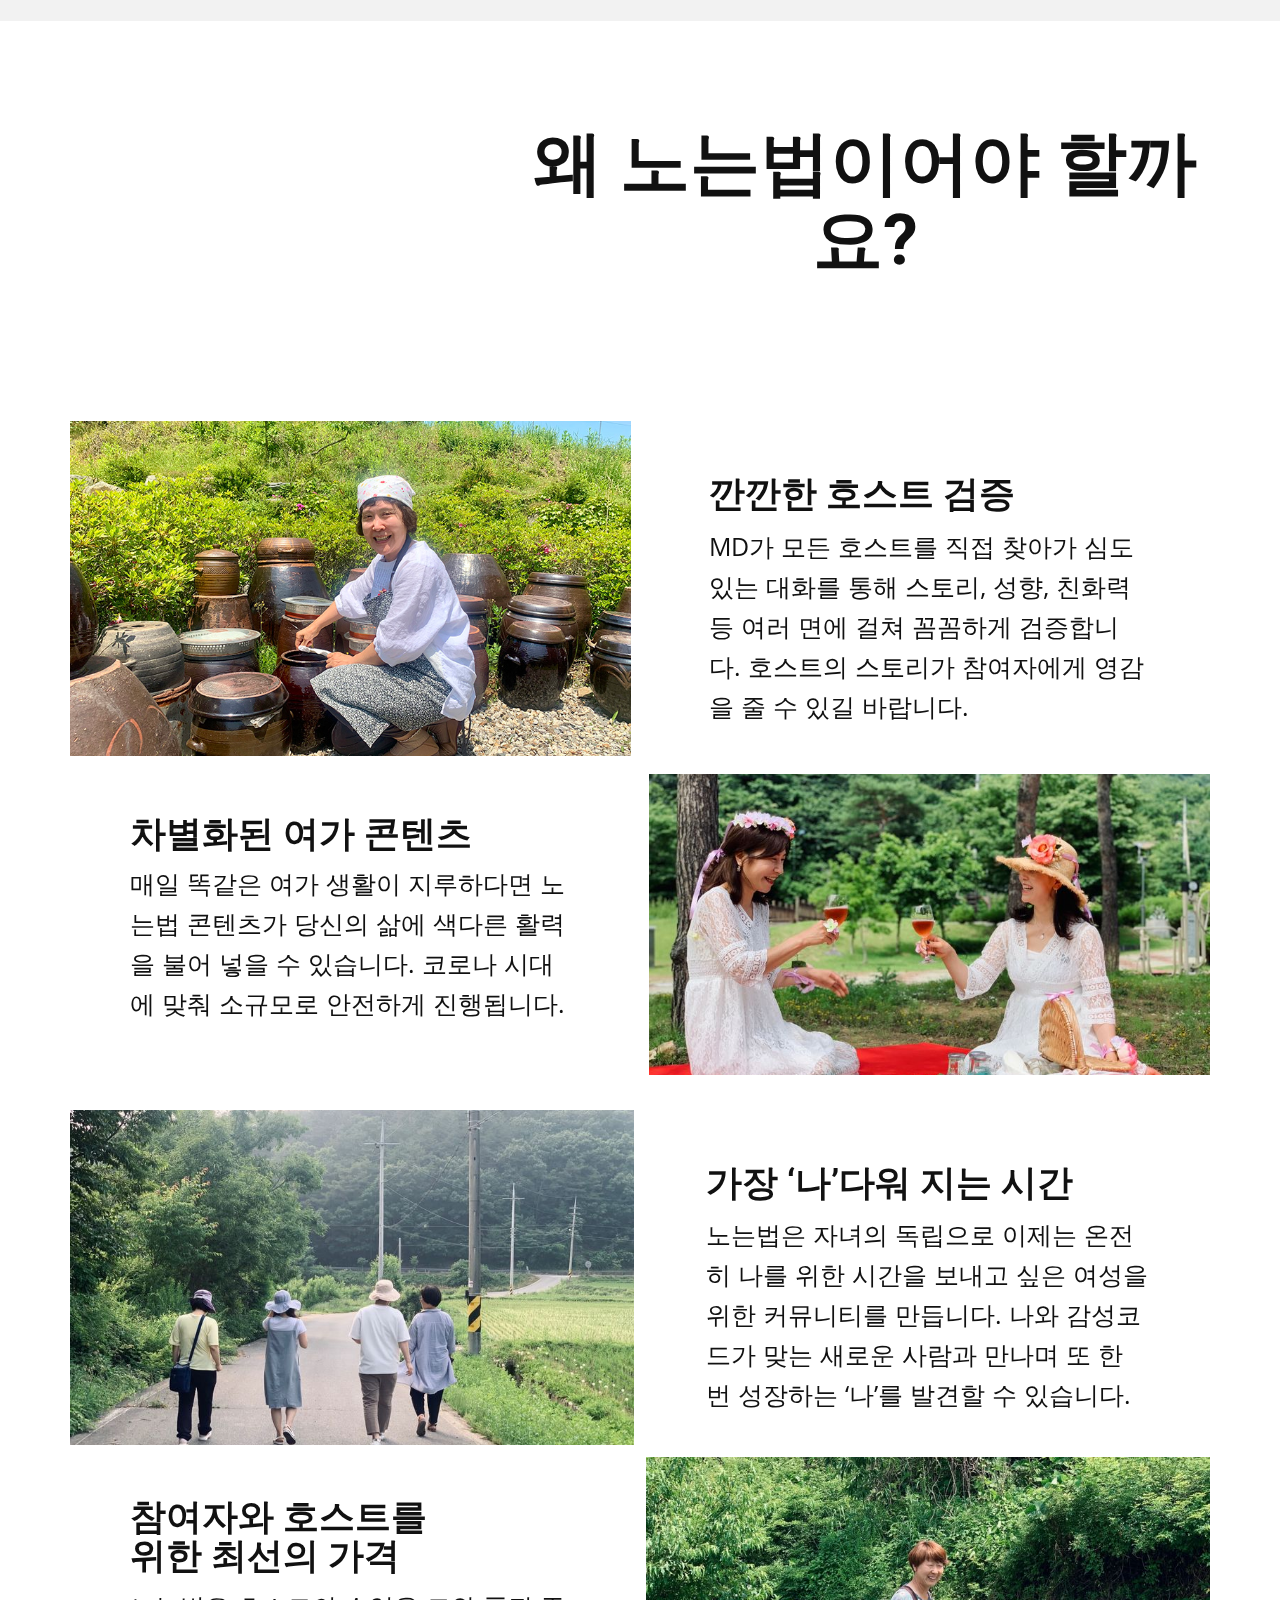
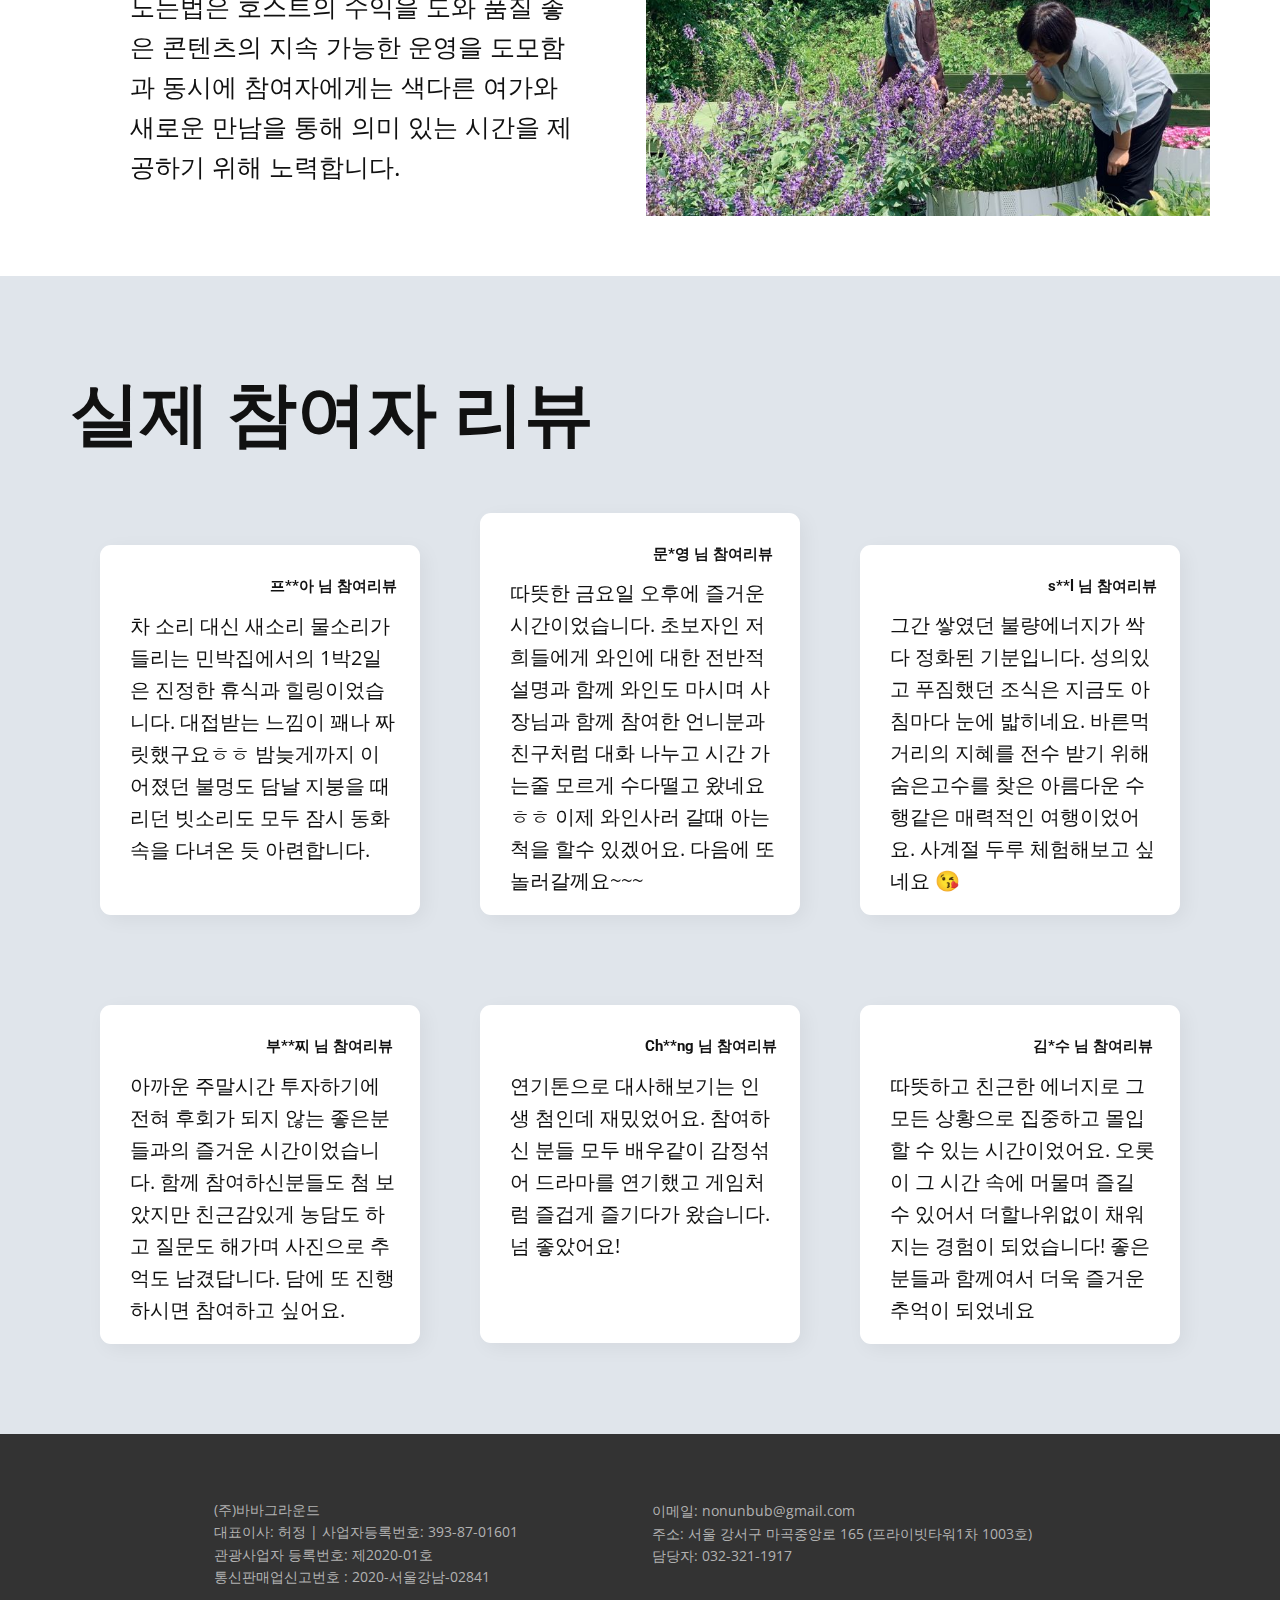
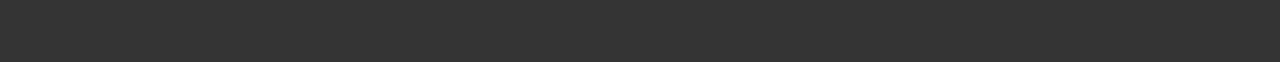
==== commit 27a6030b: "remove meet nnb" ====
--- a/노는법.html
+++ b/노는법.html
@@ -601,7 +601,7 @@
       </div>
     </div>
   </section>
-  <section class="u-clearfix u-section-8" id="carousel_77d3">
+  <!-- <section class="u-clearfix u-section-8" id="carousel_77d3">
     <div class="u-clearfix u-sheet u-sheet-1">
       <h2 class="u-align-center-sm u-align-center-xs u-subtitle u-text u-text-1" data-animation-name="fadeIn"
         data-animation-duration="1000" data-animation-delay="0">노는법을 만나는 방법</h2>
@@ -688,7 +688,7 @@
         </div>
       </div>
     </div>
-  </section>
+  </section> -->
   <style class="u-overlap-style">
     .u-overlap:not(.u-sticky-scroll) .u-header {
       background-color: #454545 !important
@@ -703,7 +703,7 @@
         사업자등록번호: 393-87-01601<br>관광사업자 등록번호: 제2020-01호<br>통신판매업신고번호 : 2020-서울강남-02841
       </p>
       <p class="u-align-left u-small-text u-text u-text-custom-color-2 u-text-variant u-text-2"> 이메일:
-        nonunbub@gmail.com<br>주소: 서울 강서구 마곡중앙로 165 (프라이빗타워1차 1003호)<br>고객센터: 02-3661-0116 (평일 10:00 ~ 18:00)
+        nonunbub@gmail.com<br>주소: 서울 강서구 마곡중앙로 165 (프라이빗타워1차 1003호)<br>담당자: 032-321-1917
       </p>
     </div>
   </footer>
@@ -711,4 +711,4 @@
 
 </body>
 
-</html>
+</html>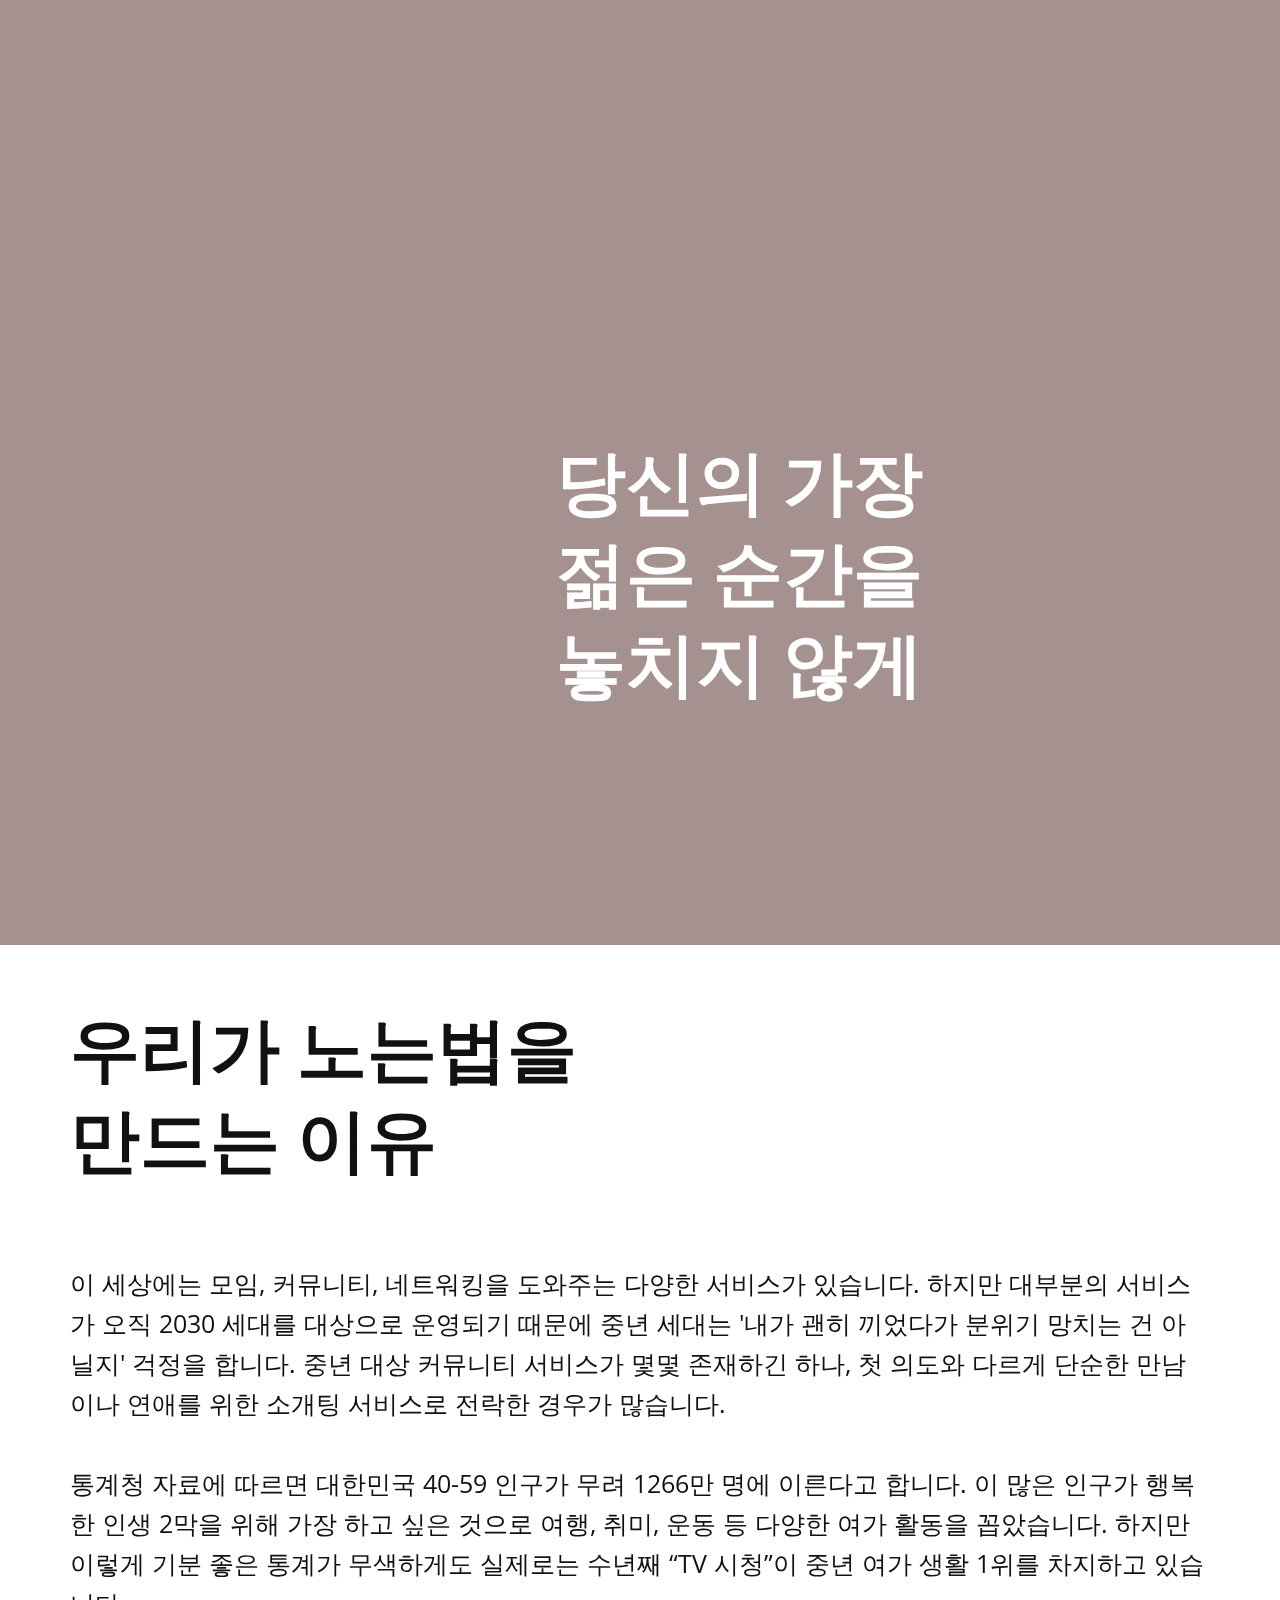
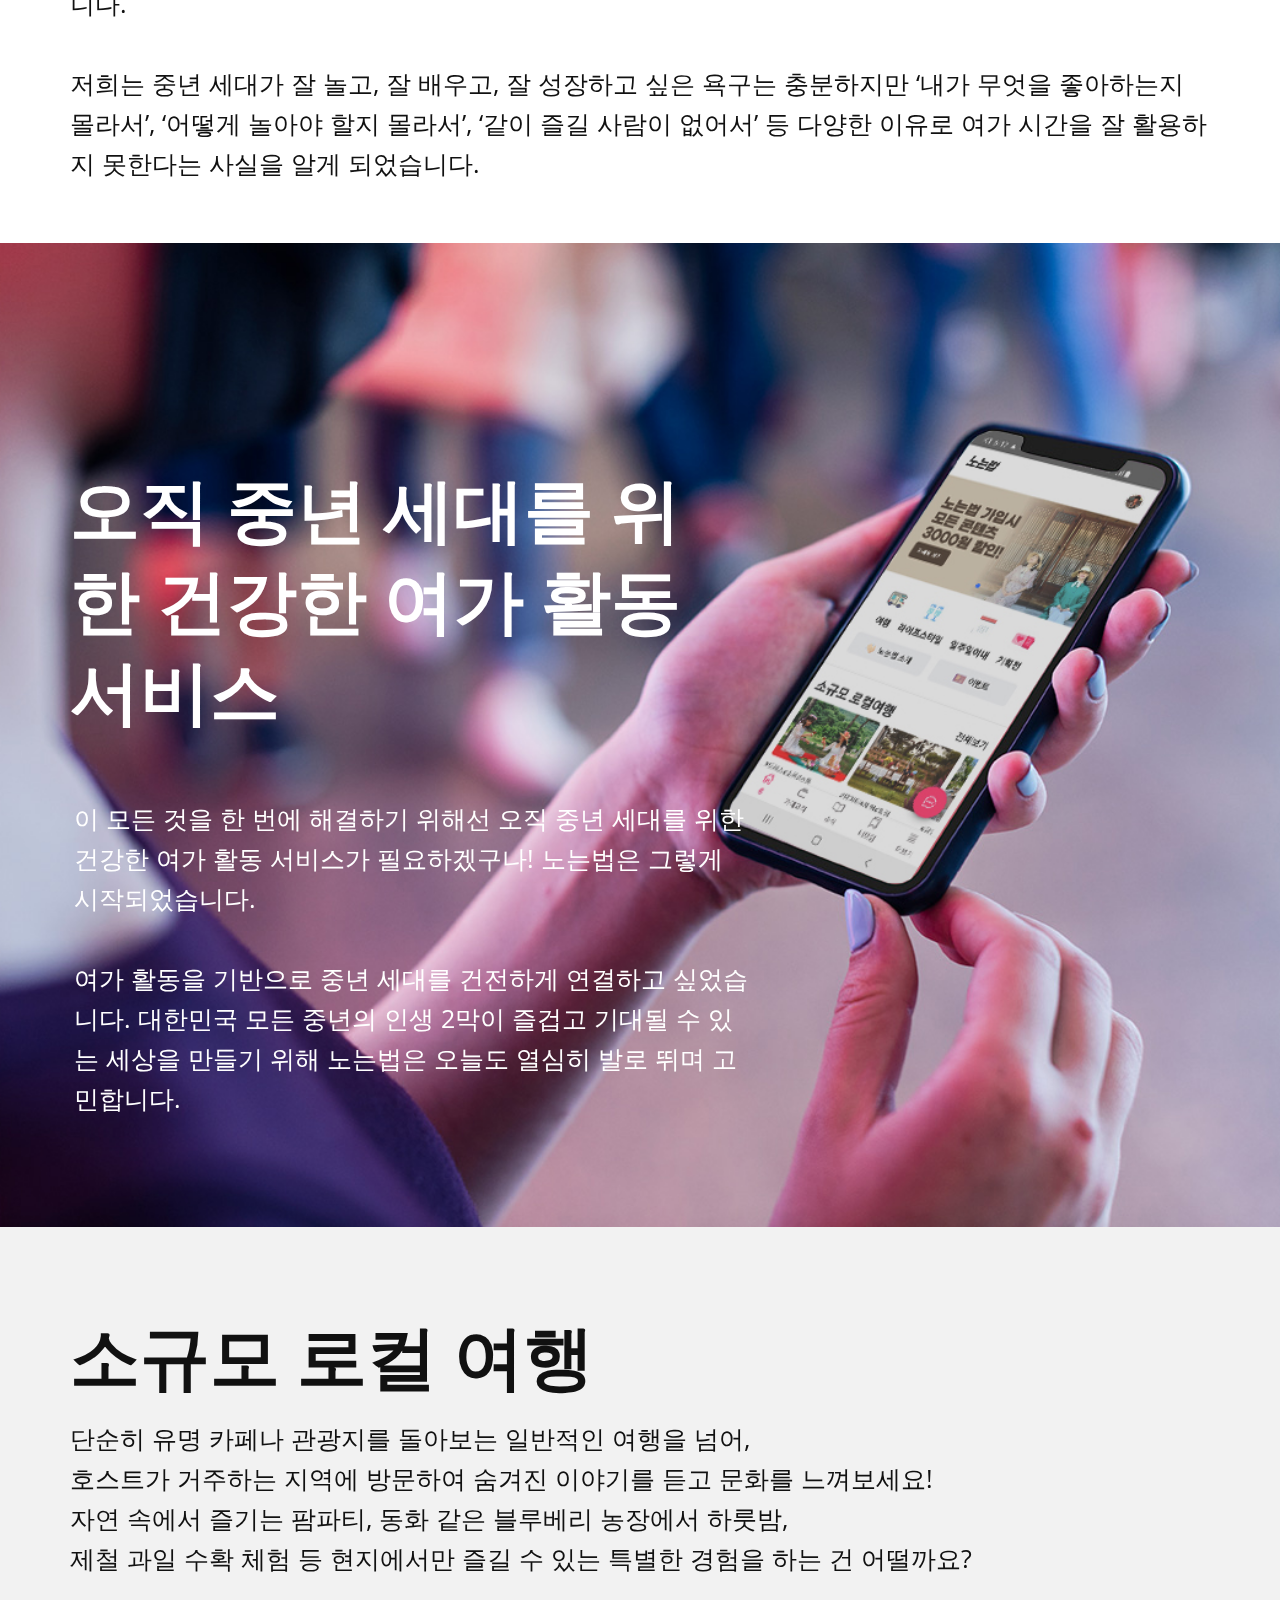
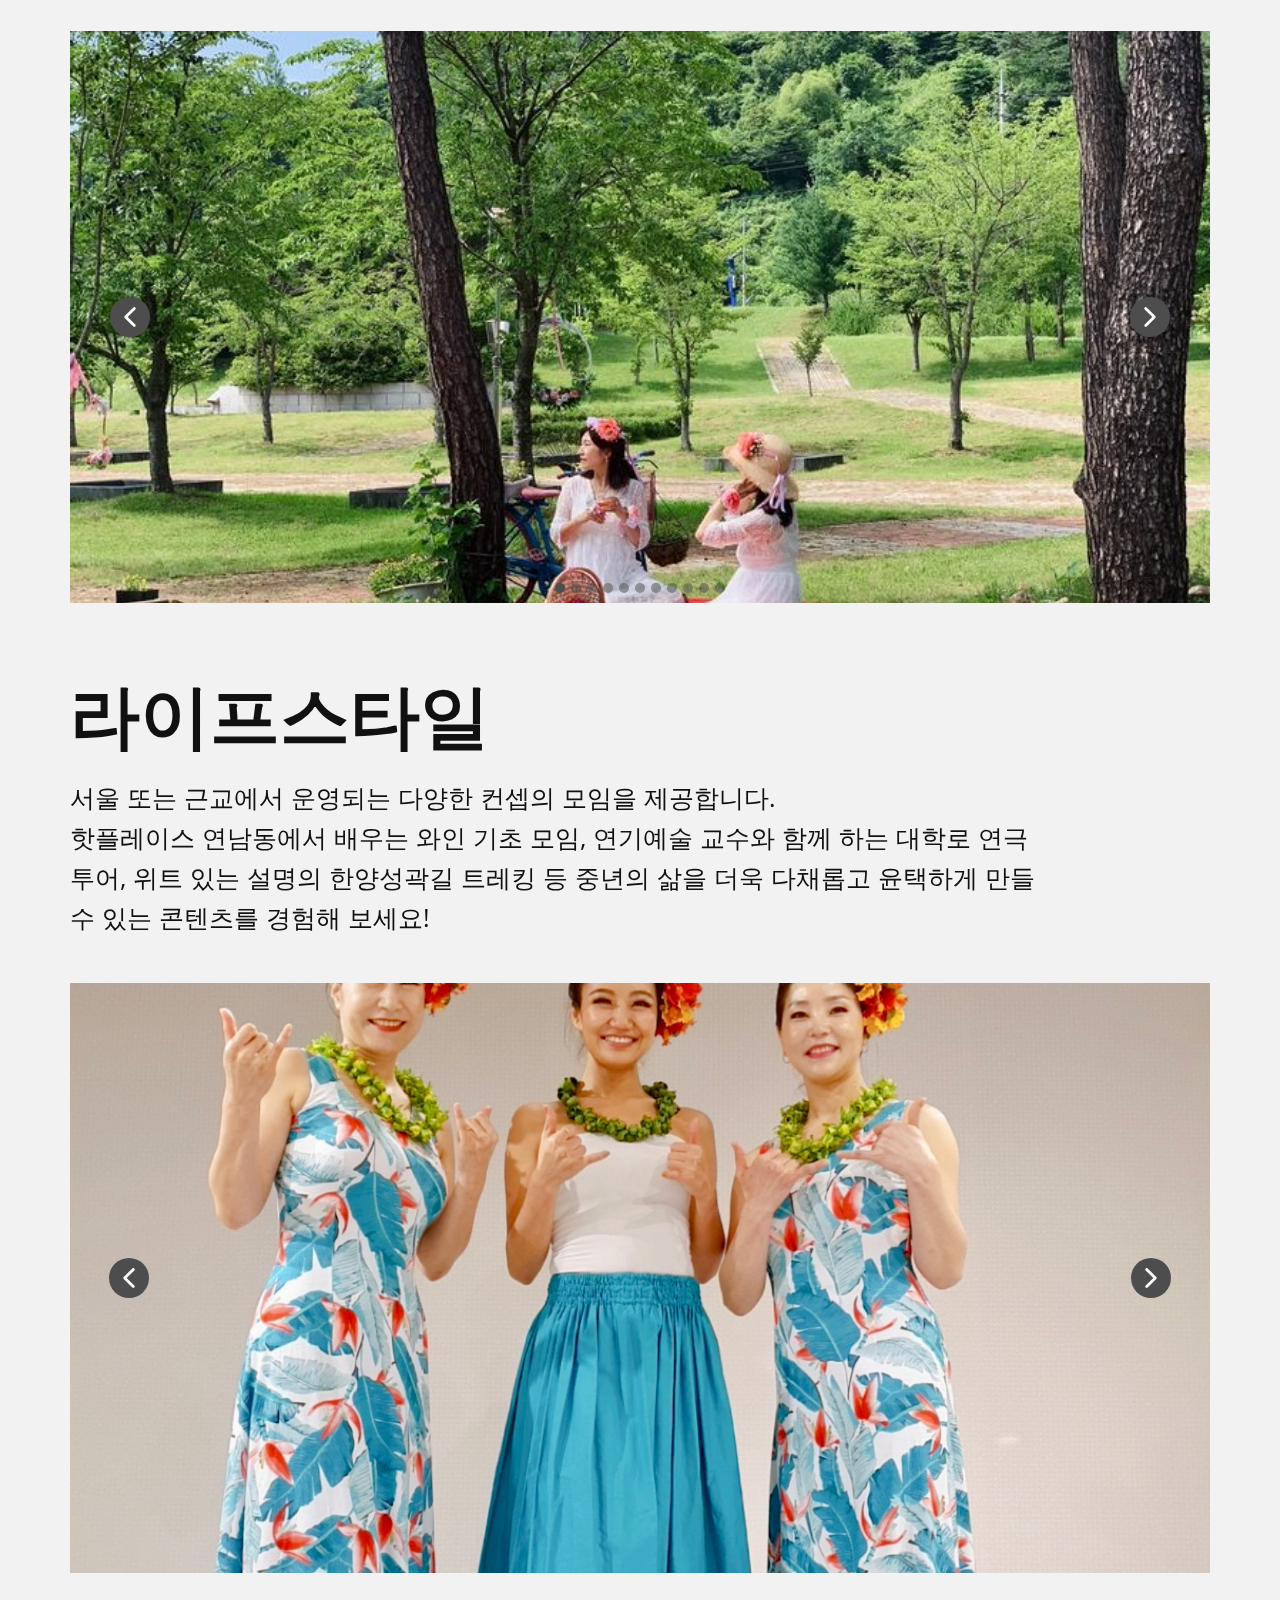
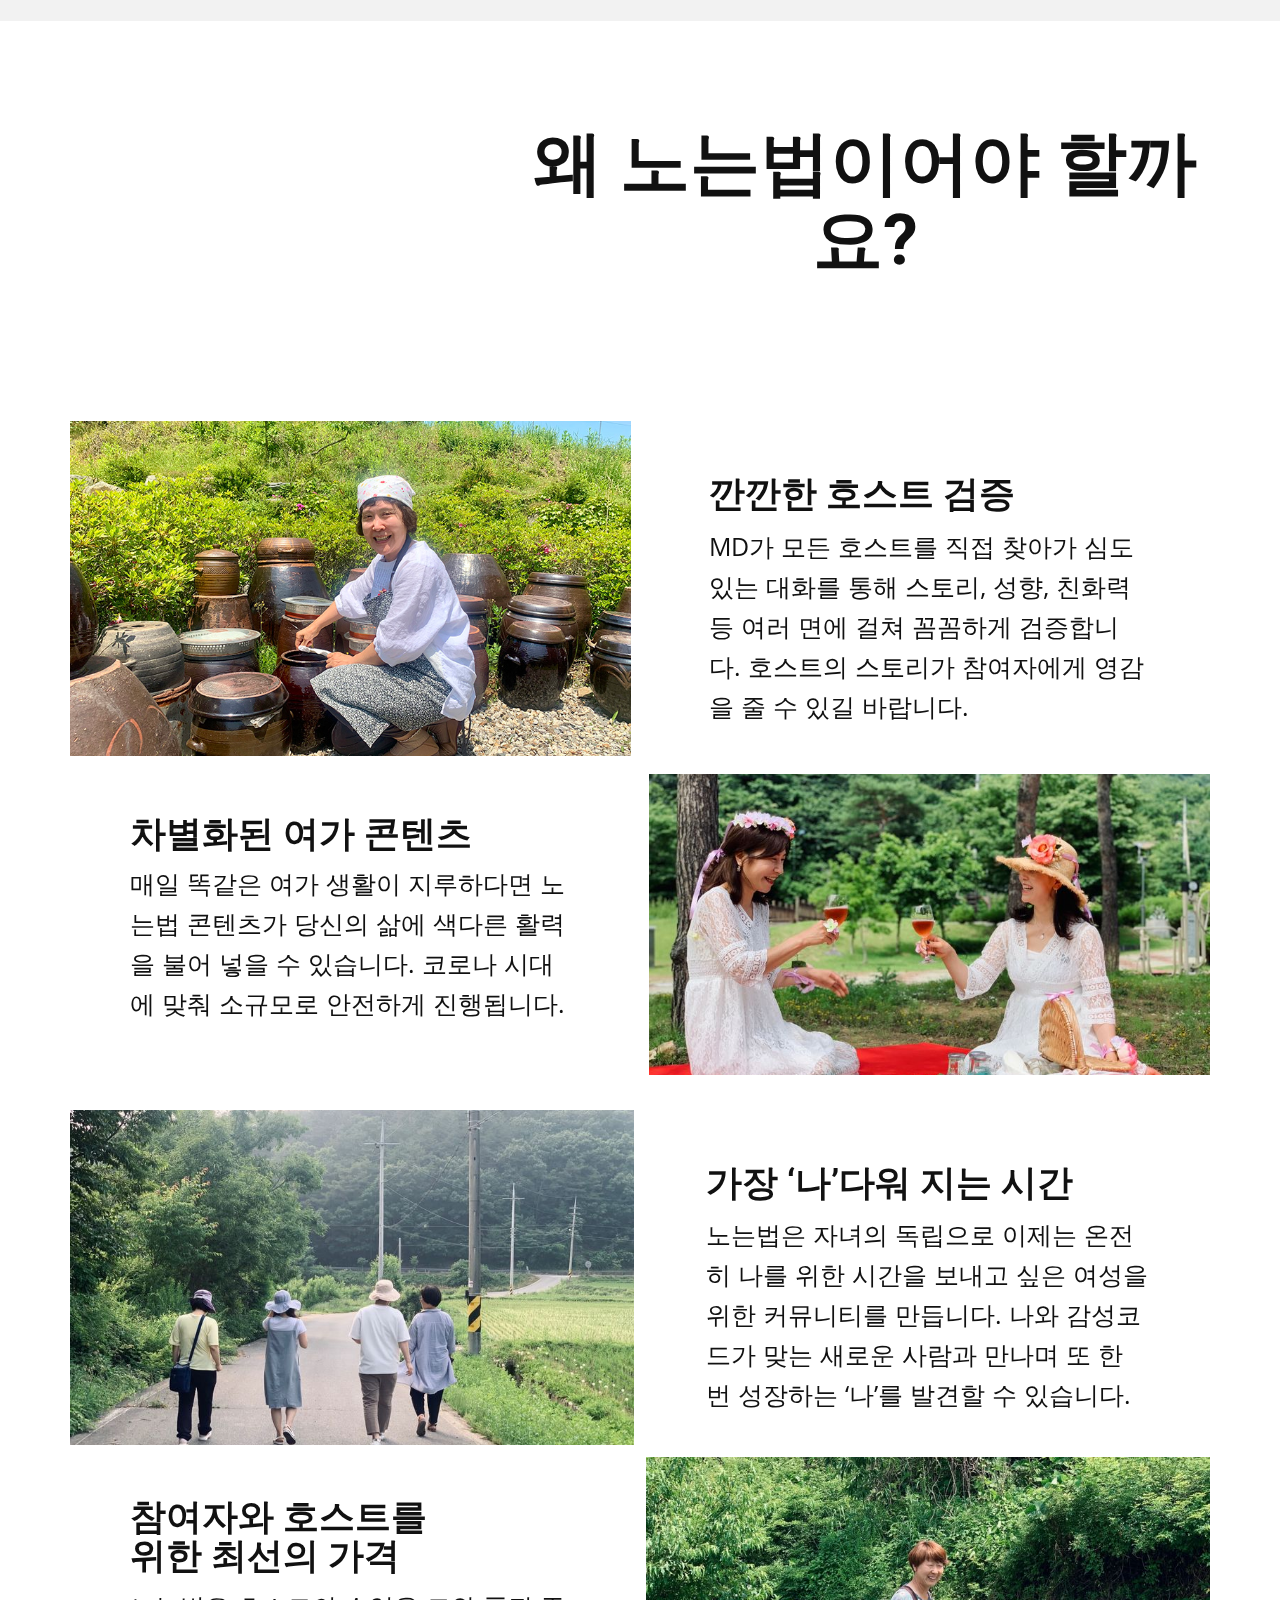
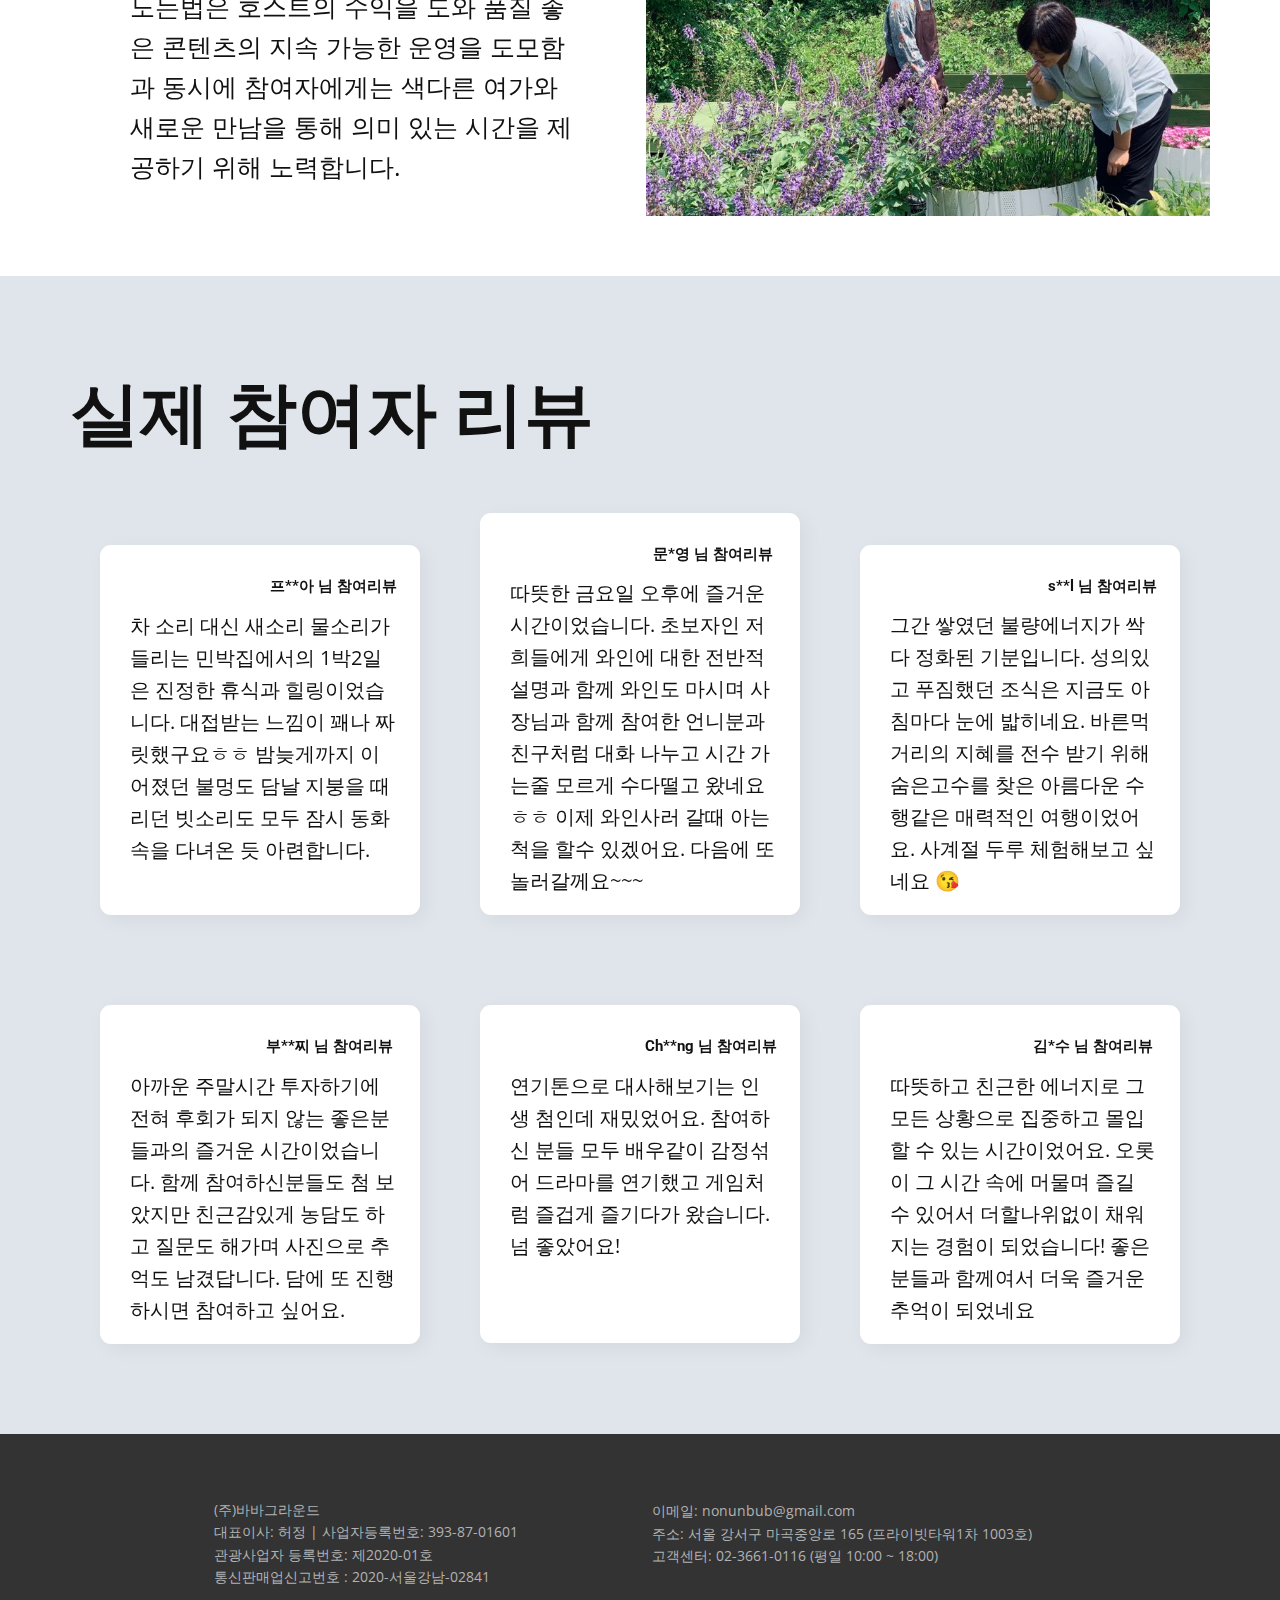
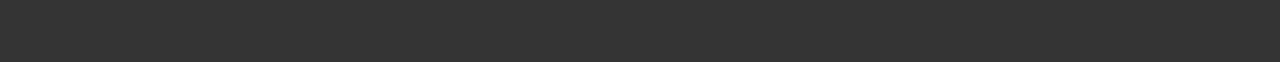
==== commit c95ccd47: "Merge branch 'main' of https://github.com/Digoro/nnb_introduce" ====
--- a/노는법.html
+++ b/노는법.html
@@ -703,7 +703,7 @@
         사업자등록번호: 393-87-01601<br>관광사업자 등록번호: 제2020-01호<br>통신판매업신고번호 : 2020-서울강남-02841
       </p>
       <p class="u-align-left u-small-text u-text u-text-custom-color-2 u-text-variant u-text-2"> 이메일:
-        nonunbub@gmail.com<br>주소: 서울 강서구 마곡중앙로 165 (프라이빗타워1차 1003호)<br>담당자: 032-321-1917
+        nonunbub@gmail.com<br>주소: 서울 강서구 마곡중앙로 165 (프라이빗타워1차 1003호)<br>고객센터: 02-3661-0116 (평일 10:00 ~ 18:00)
       </p>
     </div>
   </footer>
@@ -711,4 +711,4 @@
 
 </body>
 
-</html>+</html>
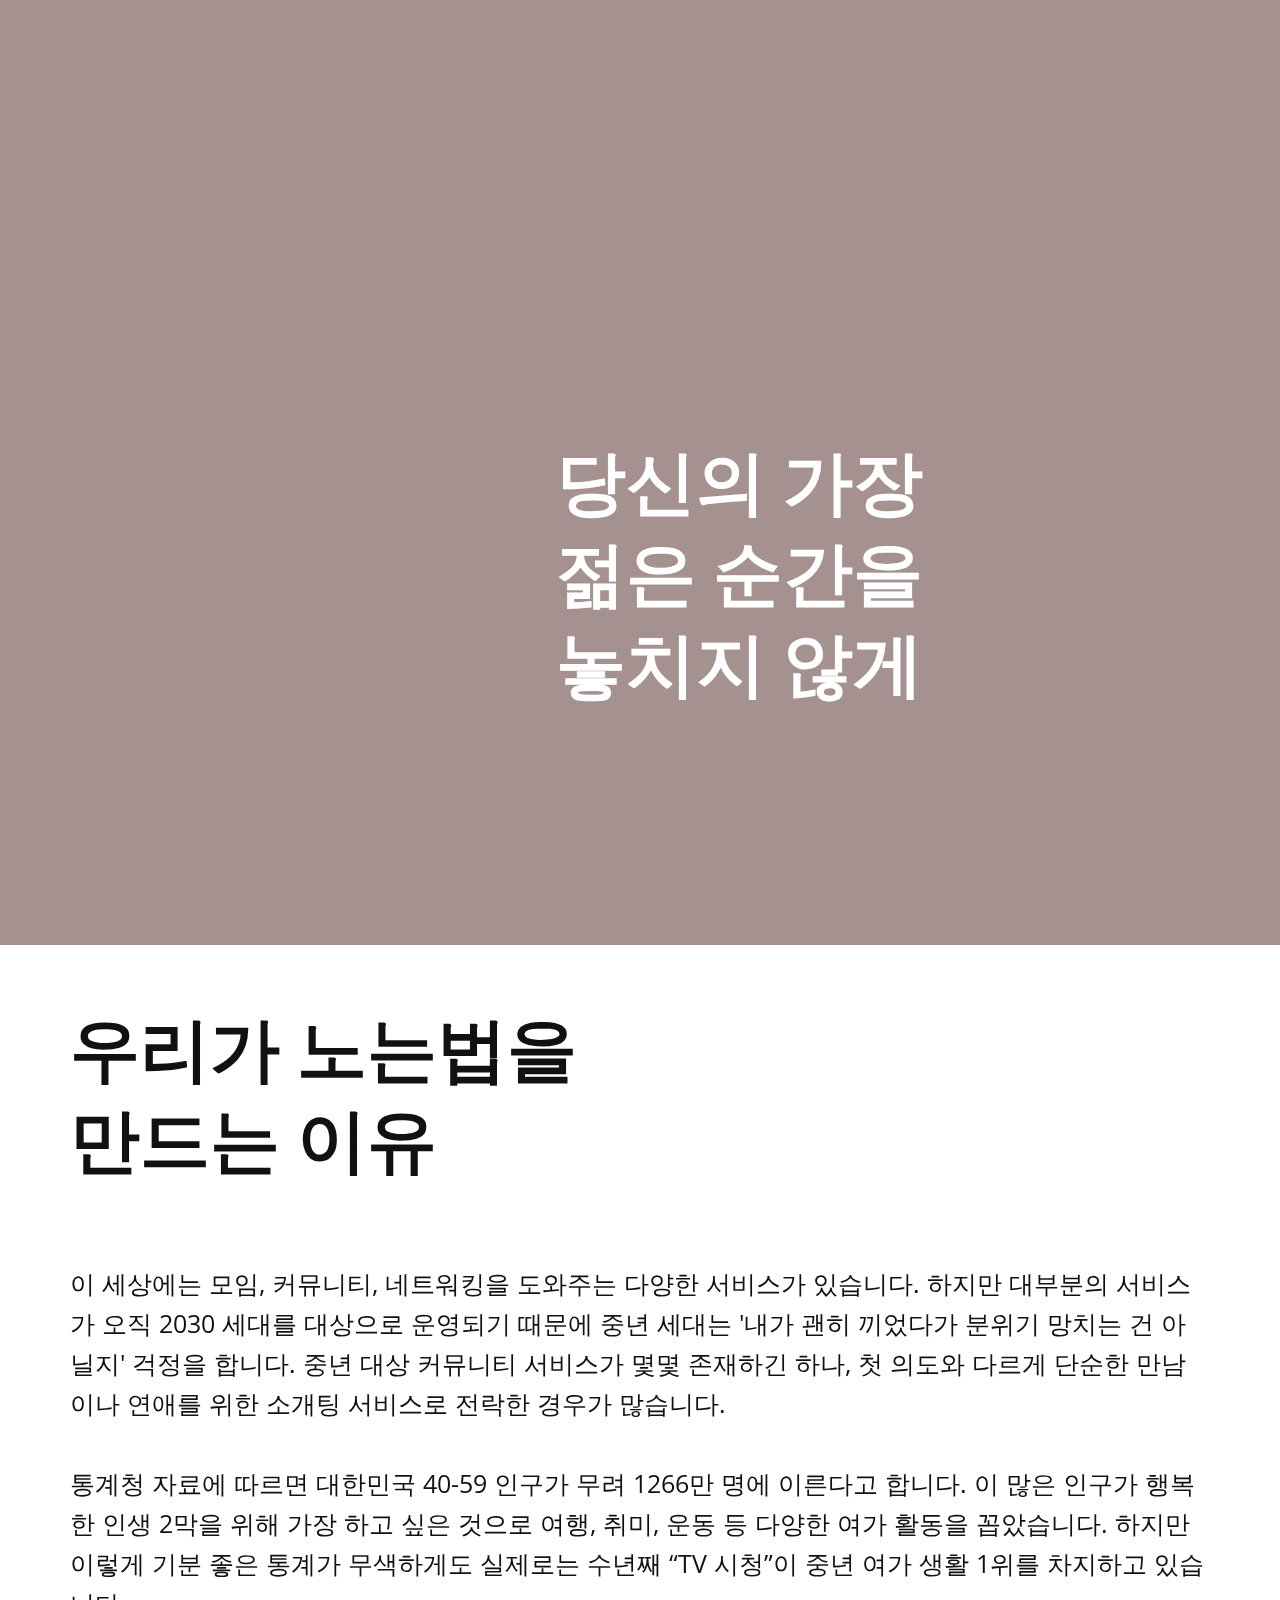
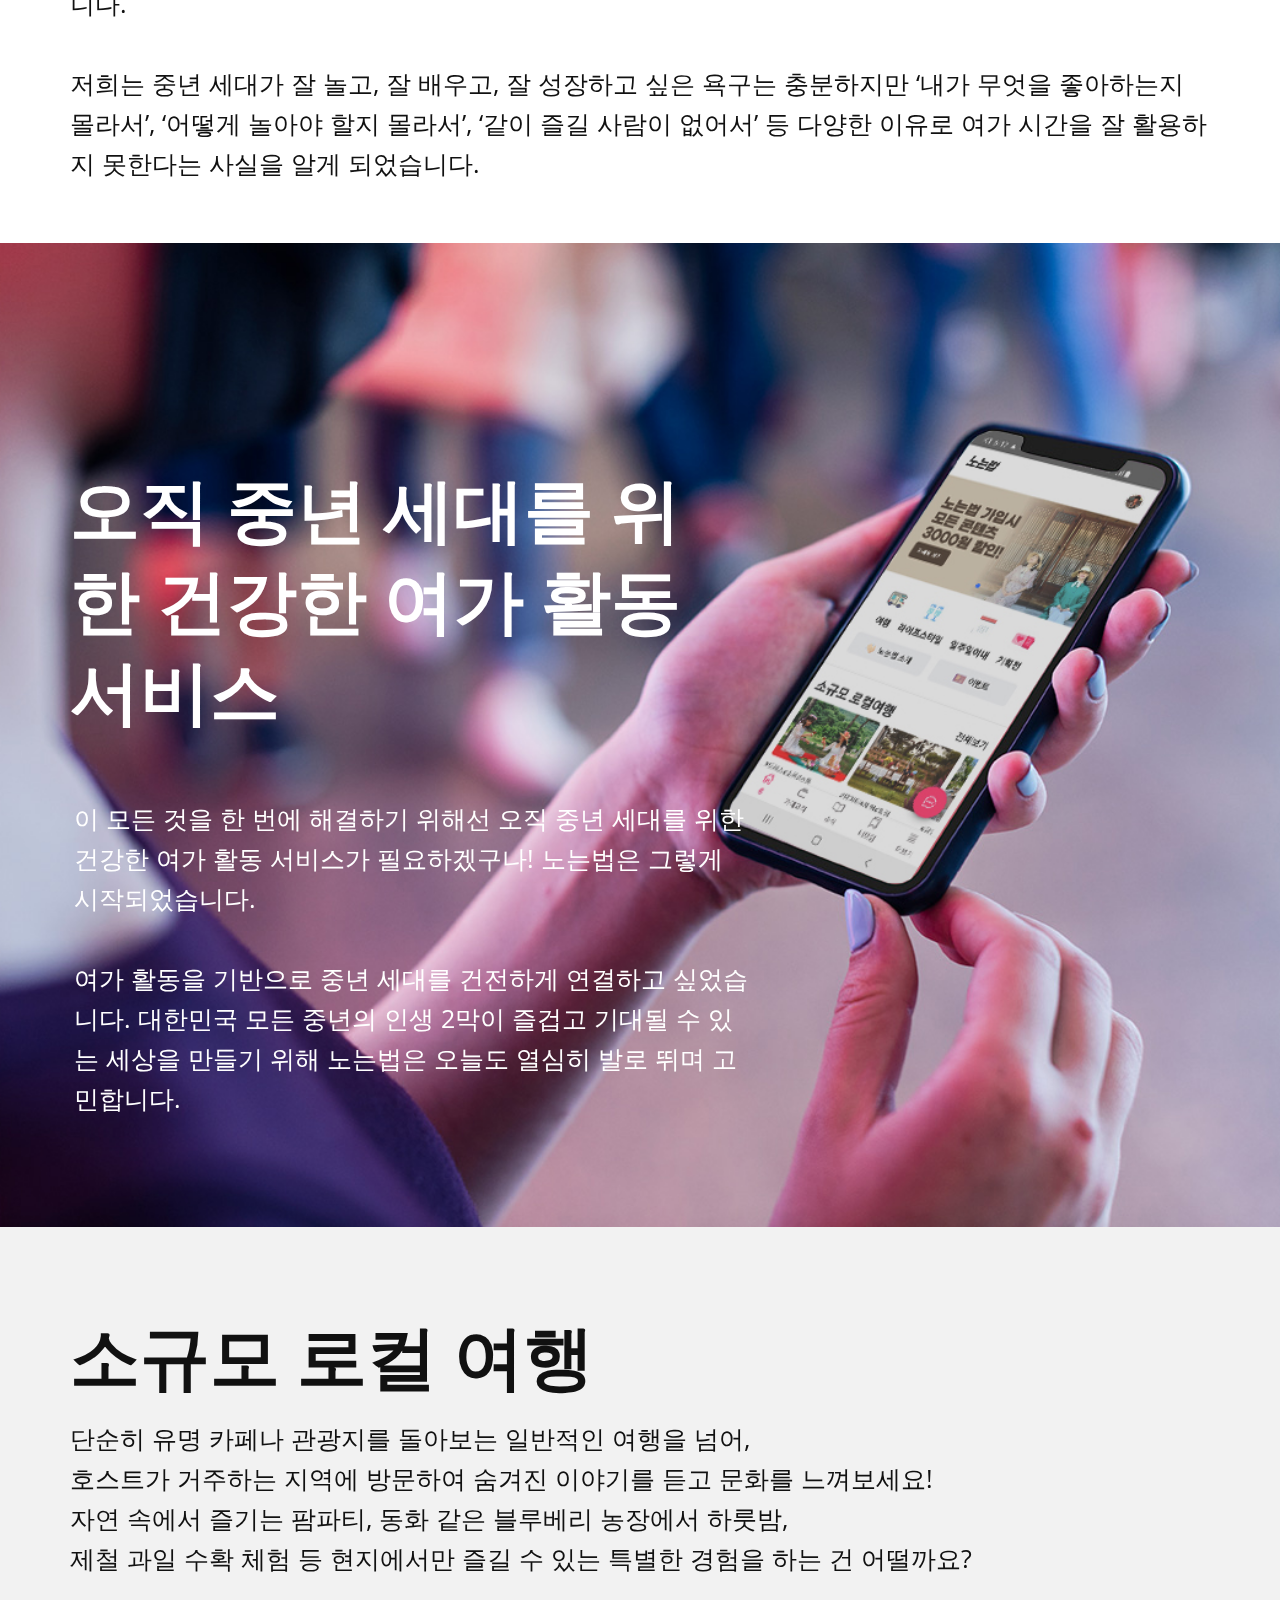
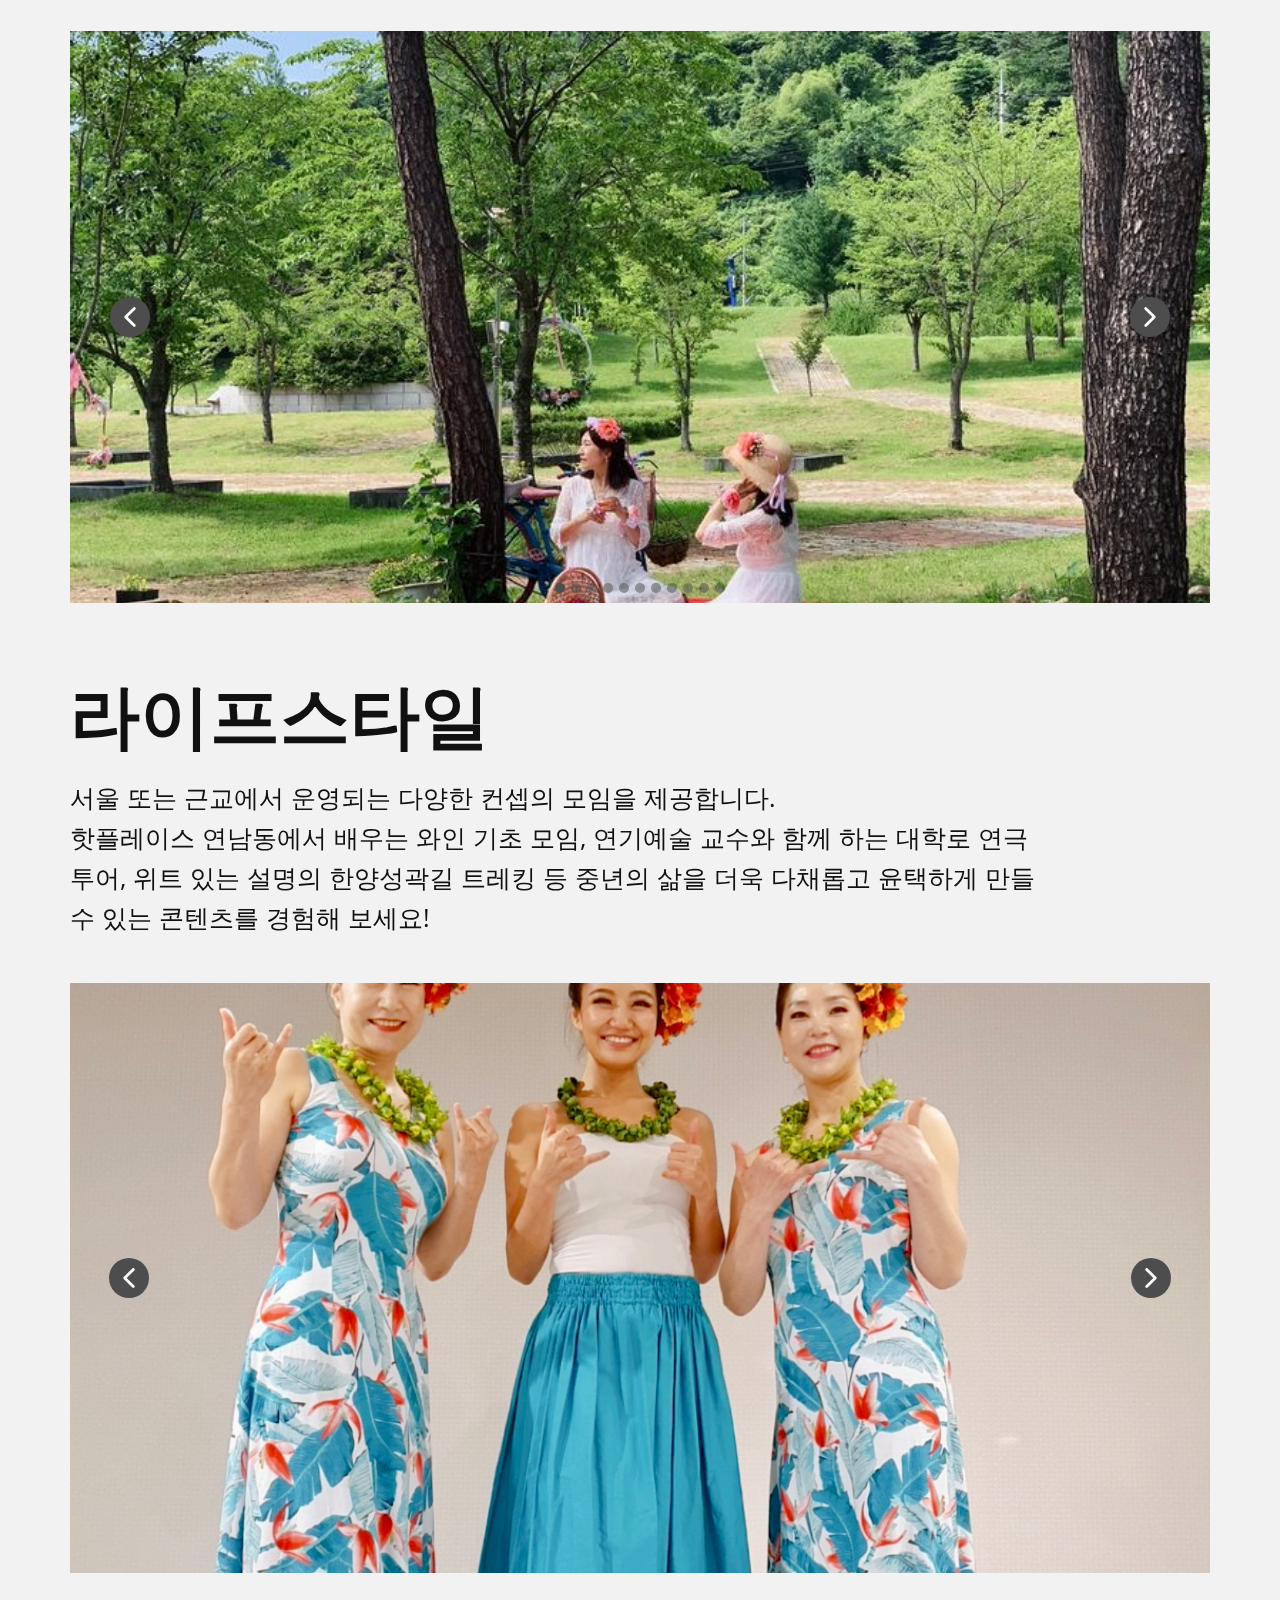
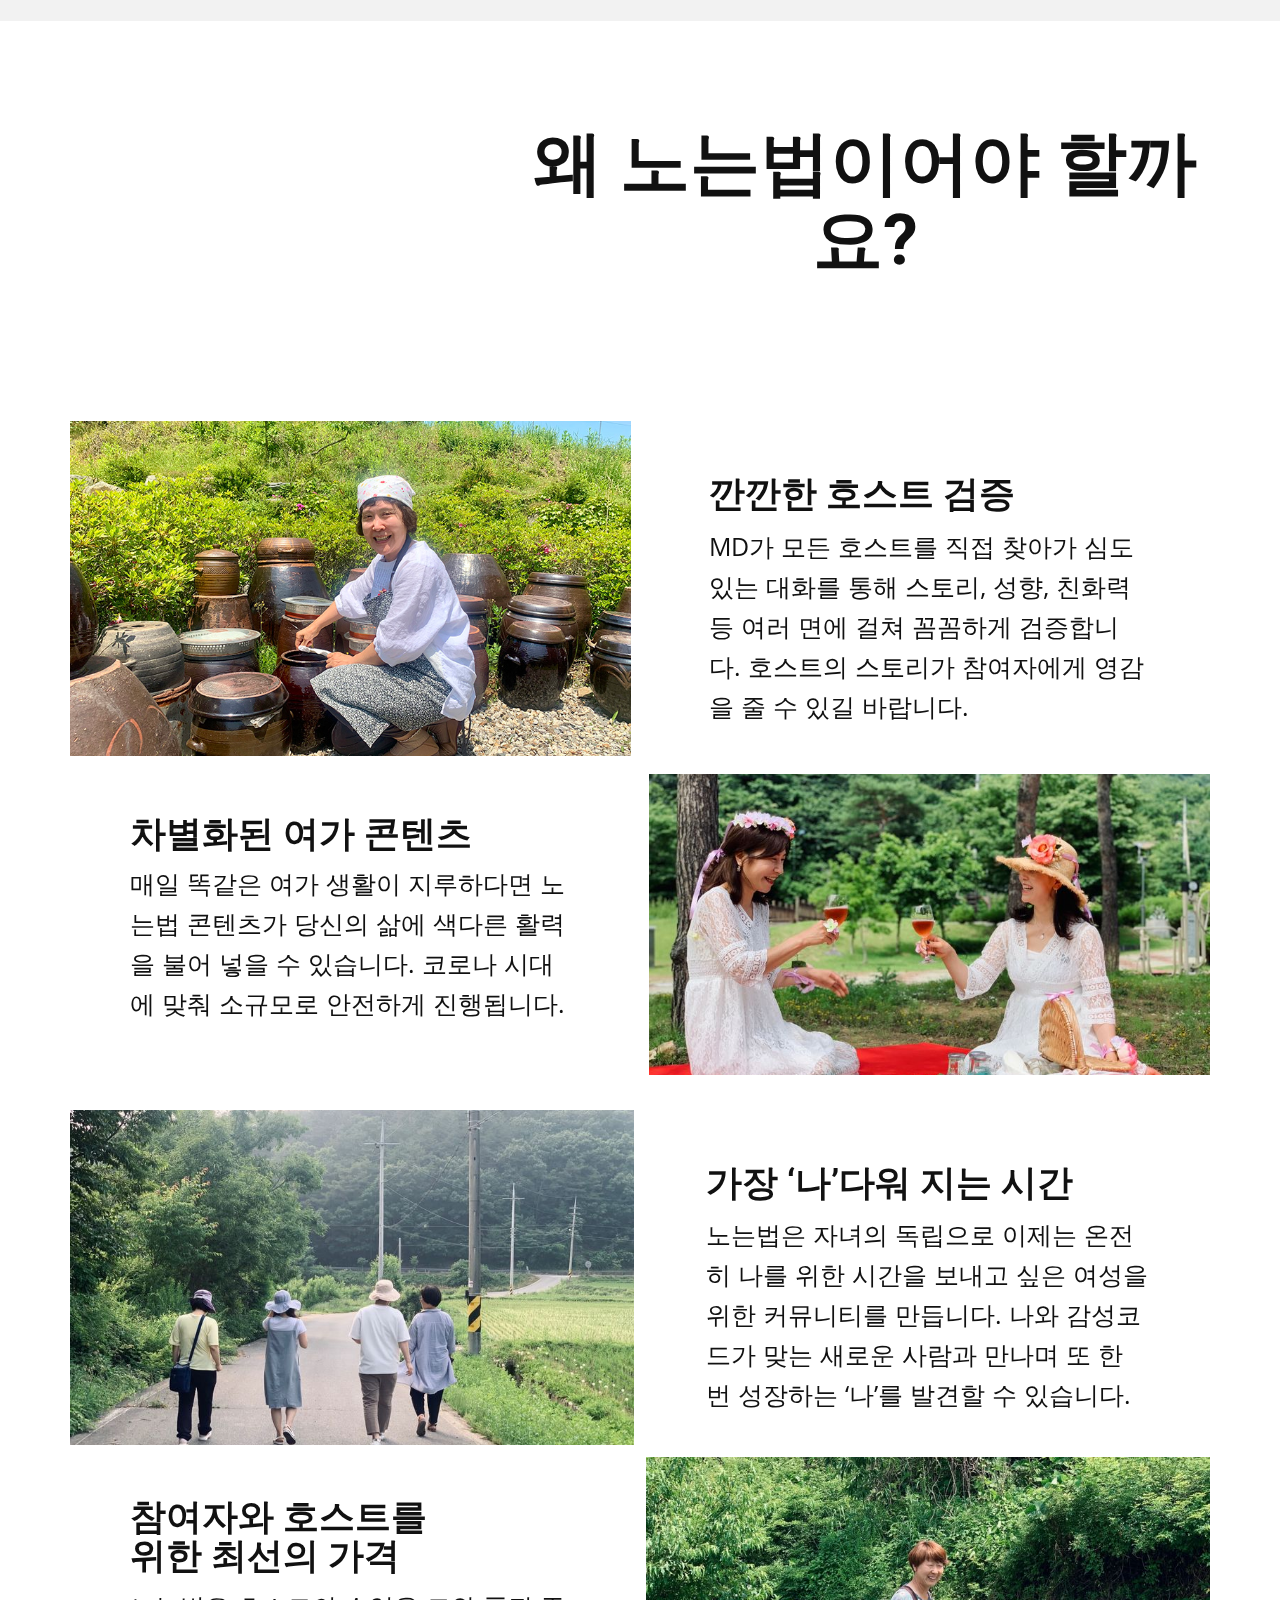
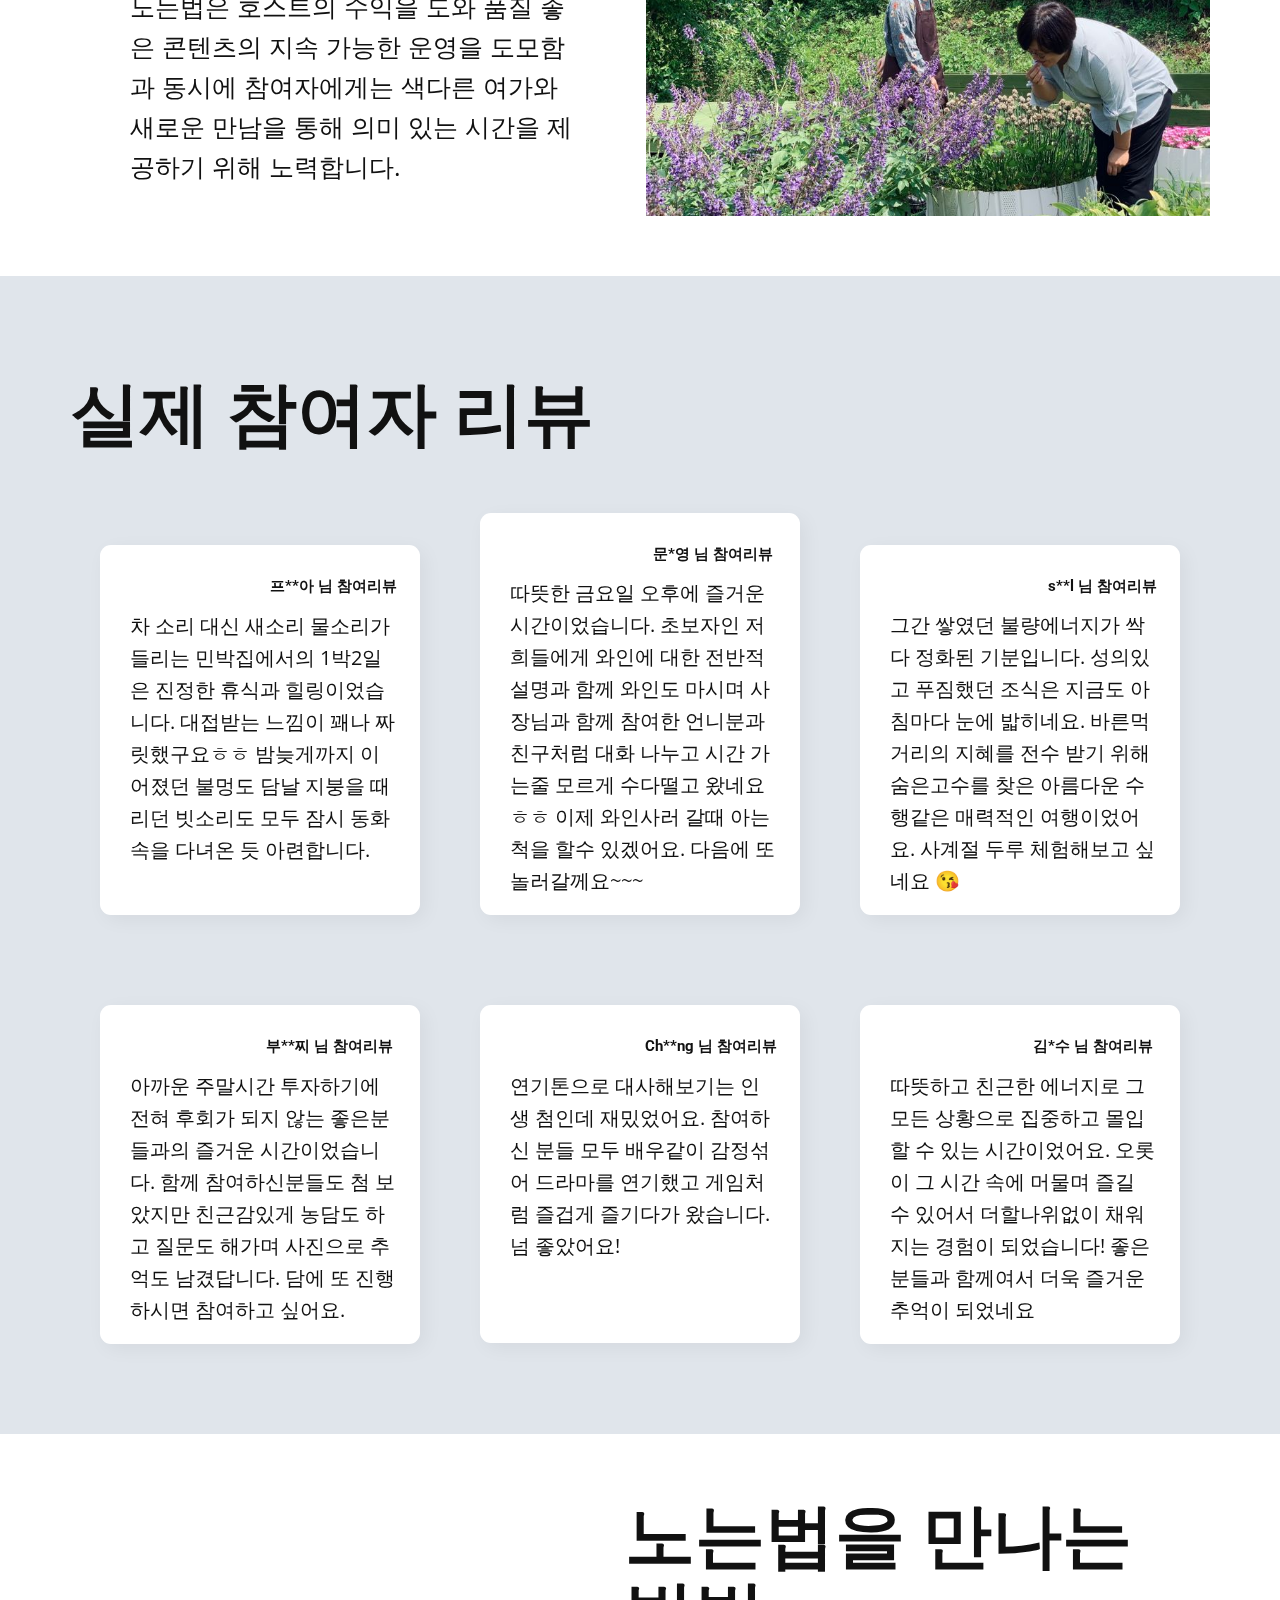
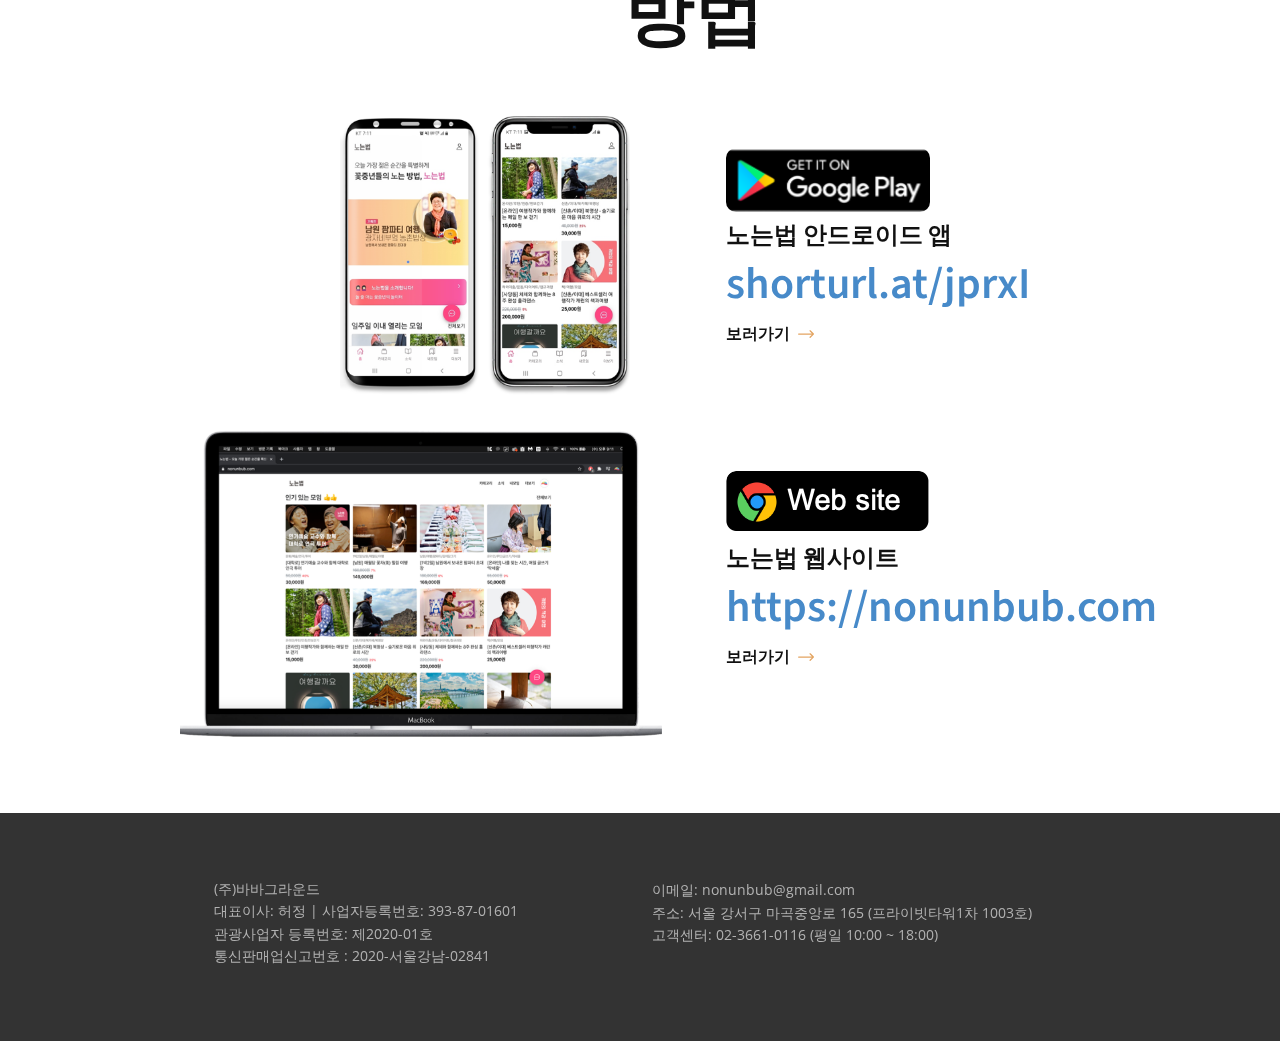
==== commit 973a7c86: "rollback" ====
--- a/노는법.html
+++ b/노는법.html
@@ -601,7 +601,7 @@
       </div>
     </div>
   </section>
-  <!-- <section class="u-clearfix u-section-8" id="carousel_77d3">
+  <section class="u-clearfix u-section-8" id="carousel_77d3">
     <div class="u-clearfix u-sheet u-sheet-1">
       <h2 class="u-align-center-sm u-align-center-xs u-subtitle u-text u-text-1" data-animation-name="fadeIn"
         data-animation-duration="1000" data-animation-delay="0">노는법을 만나는 방법</h2>
@@ -688,7 +688,7 @@
         </div>
       </div>
     </div>
-  </section> -->
+  </section>
   <style class="u-overlap-style">
     .u-overlap:not(.u-sticky-scroll) .u-header {
       background-color: #454545 !important
@@ -711,4 +711,4 @@
 
 </body>
 
-</html>
+</html>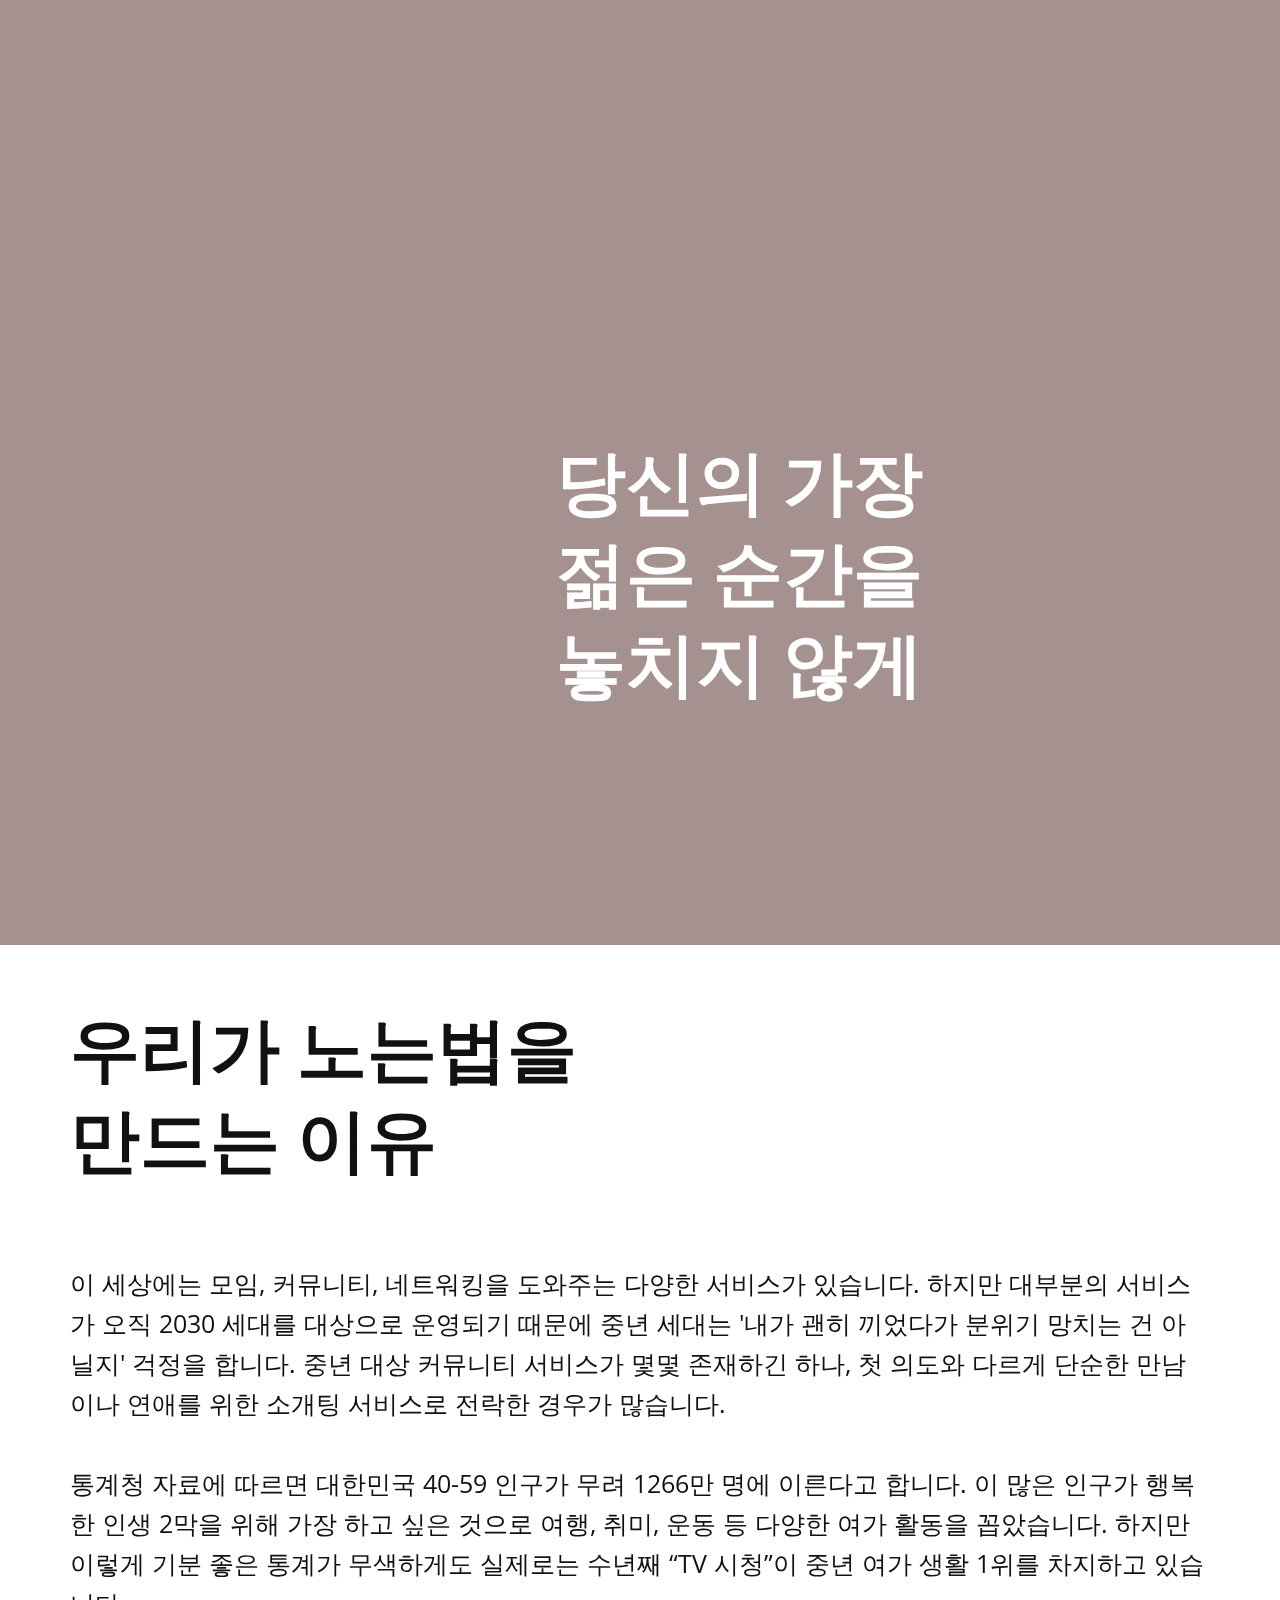
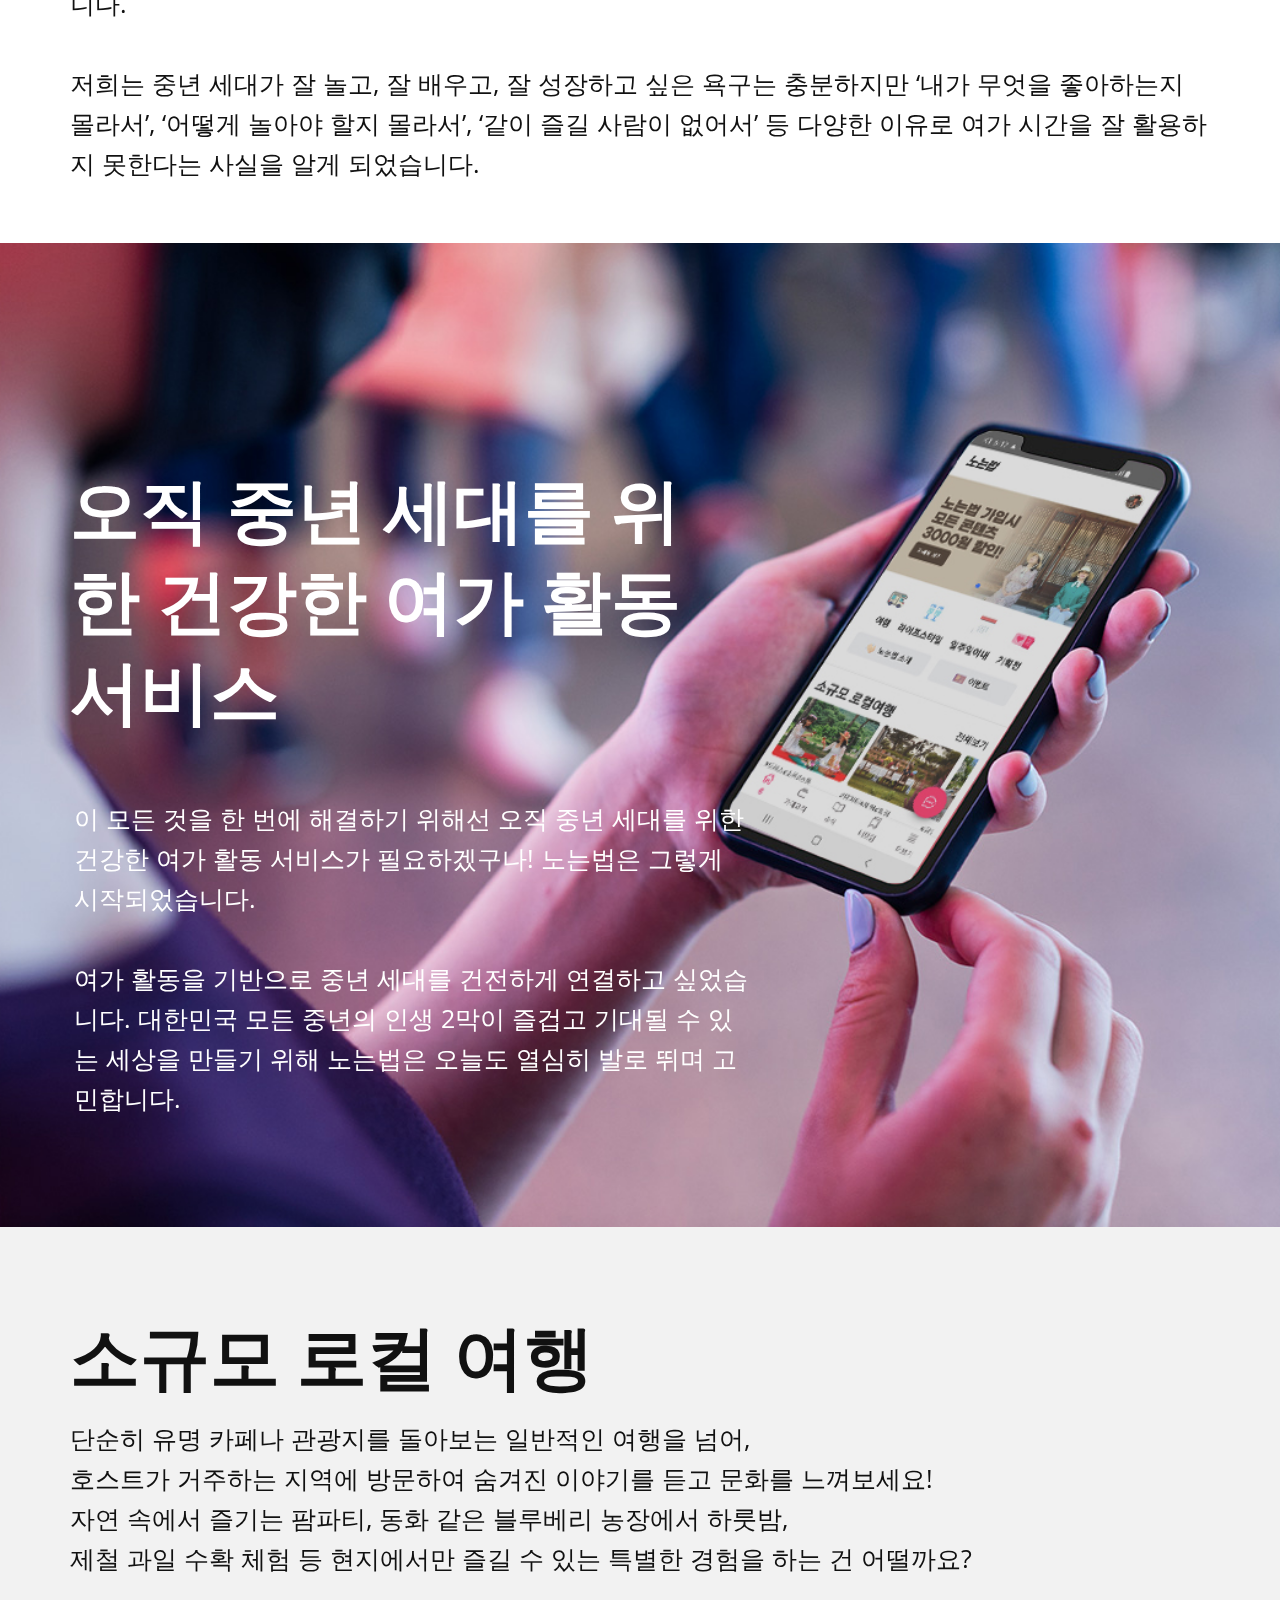
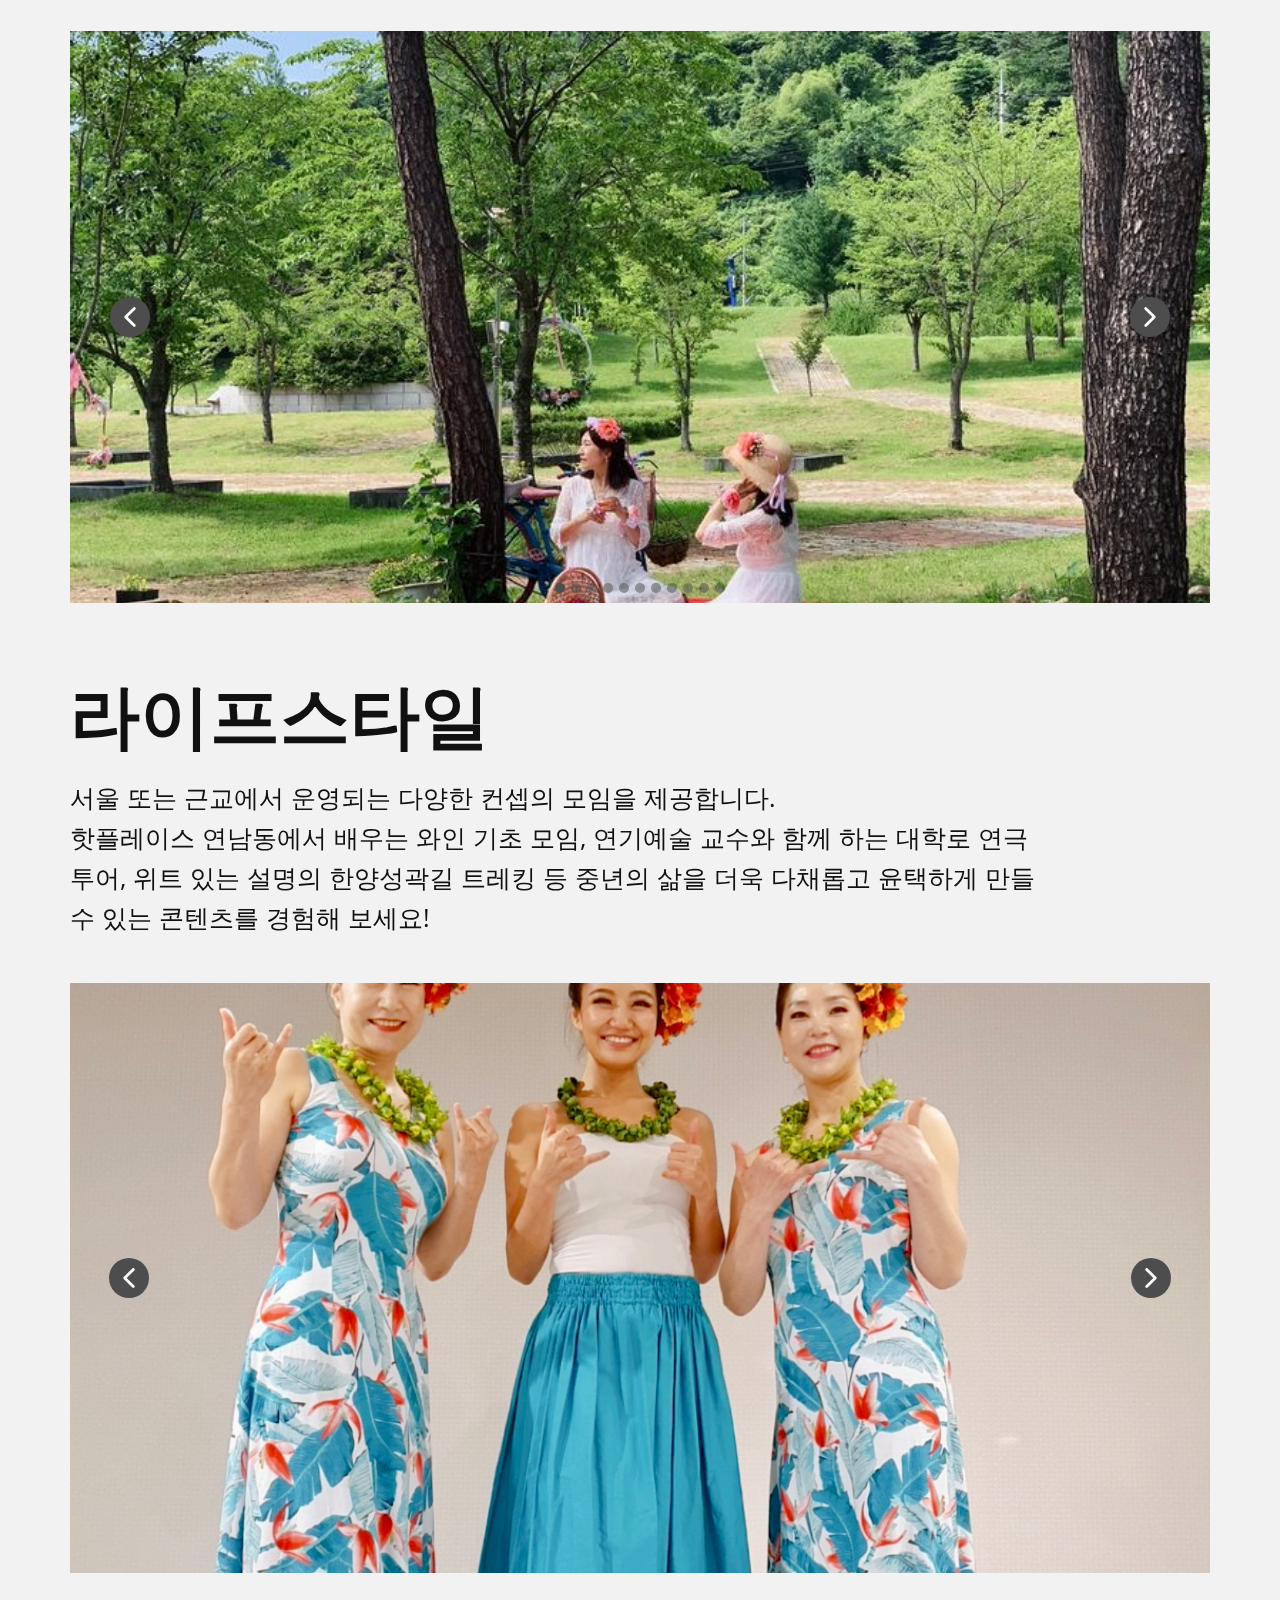
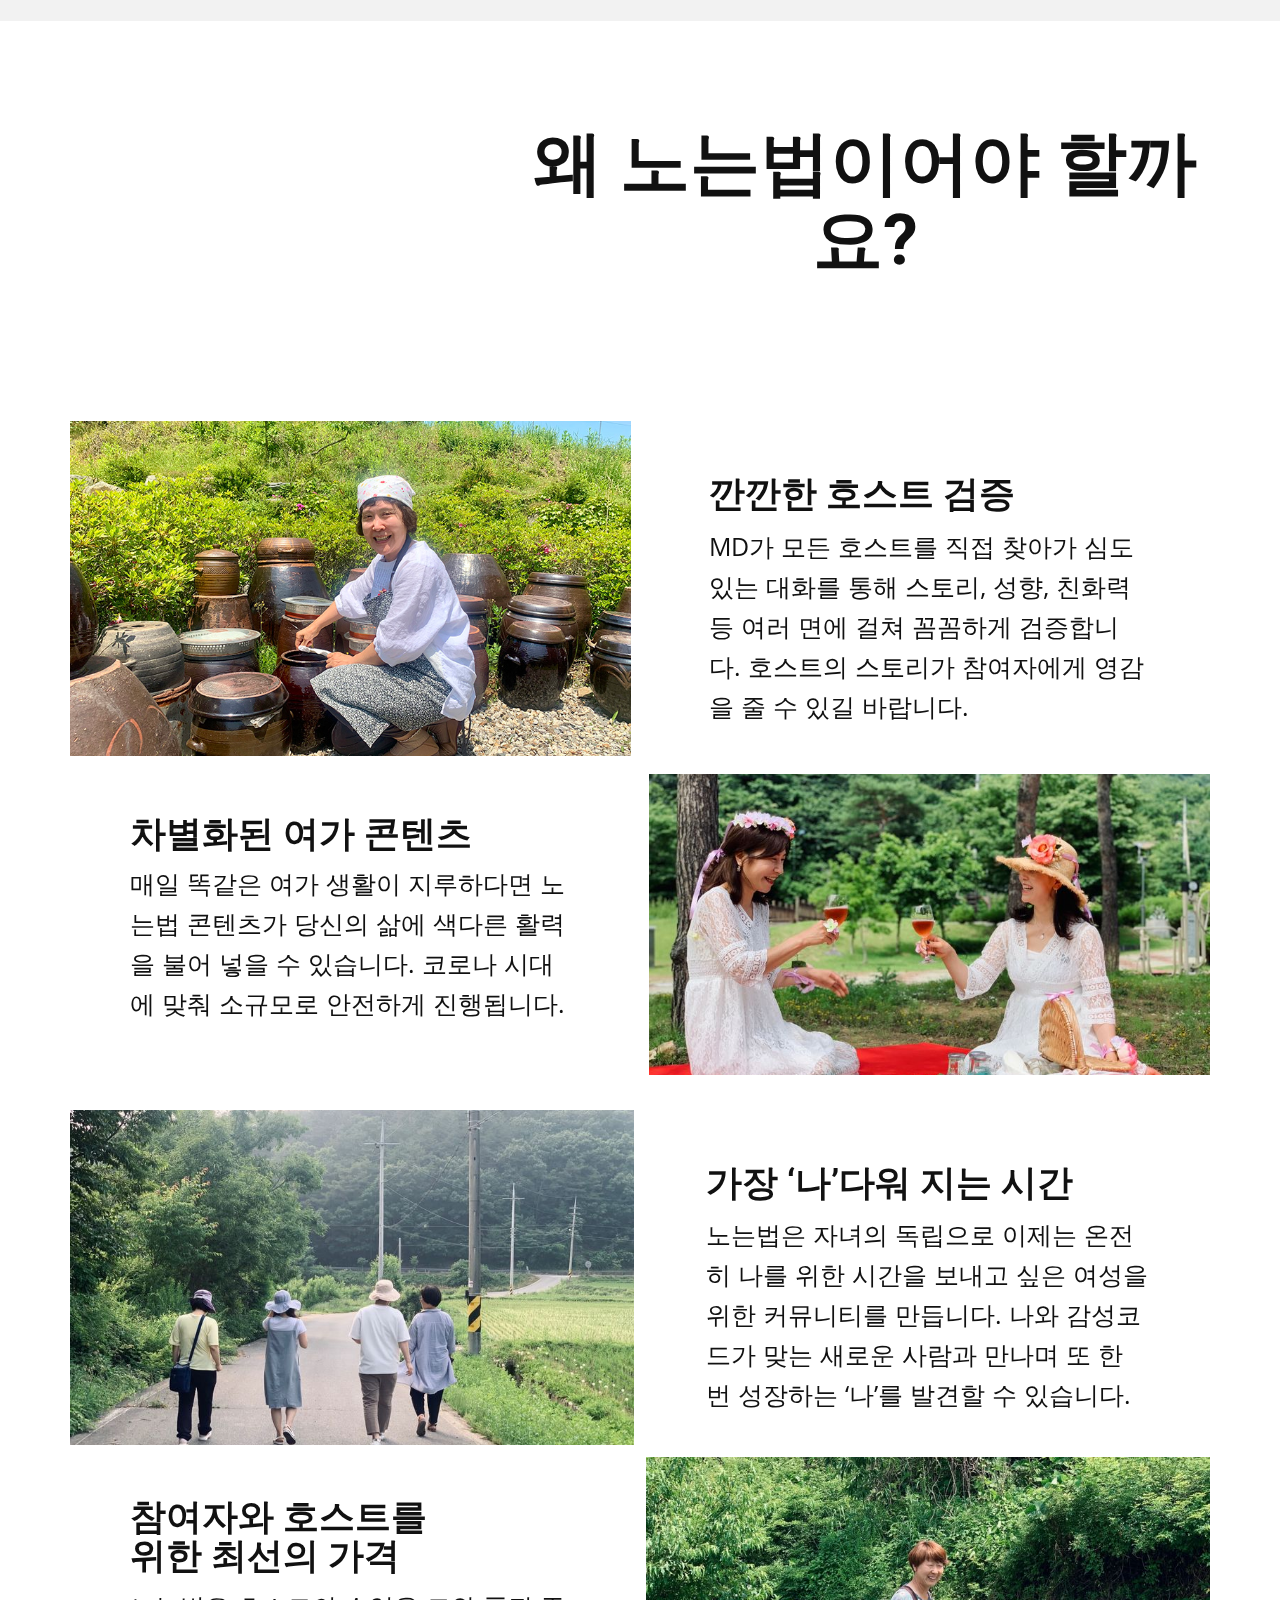
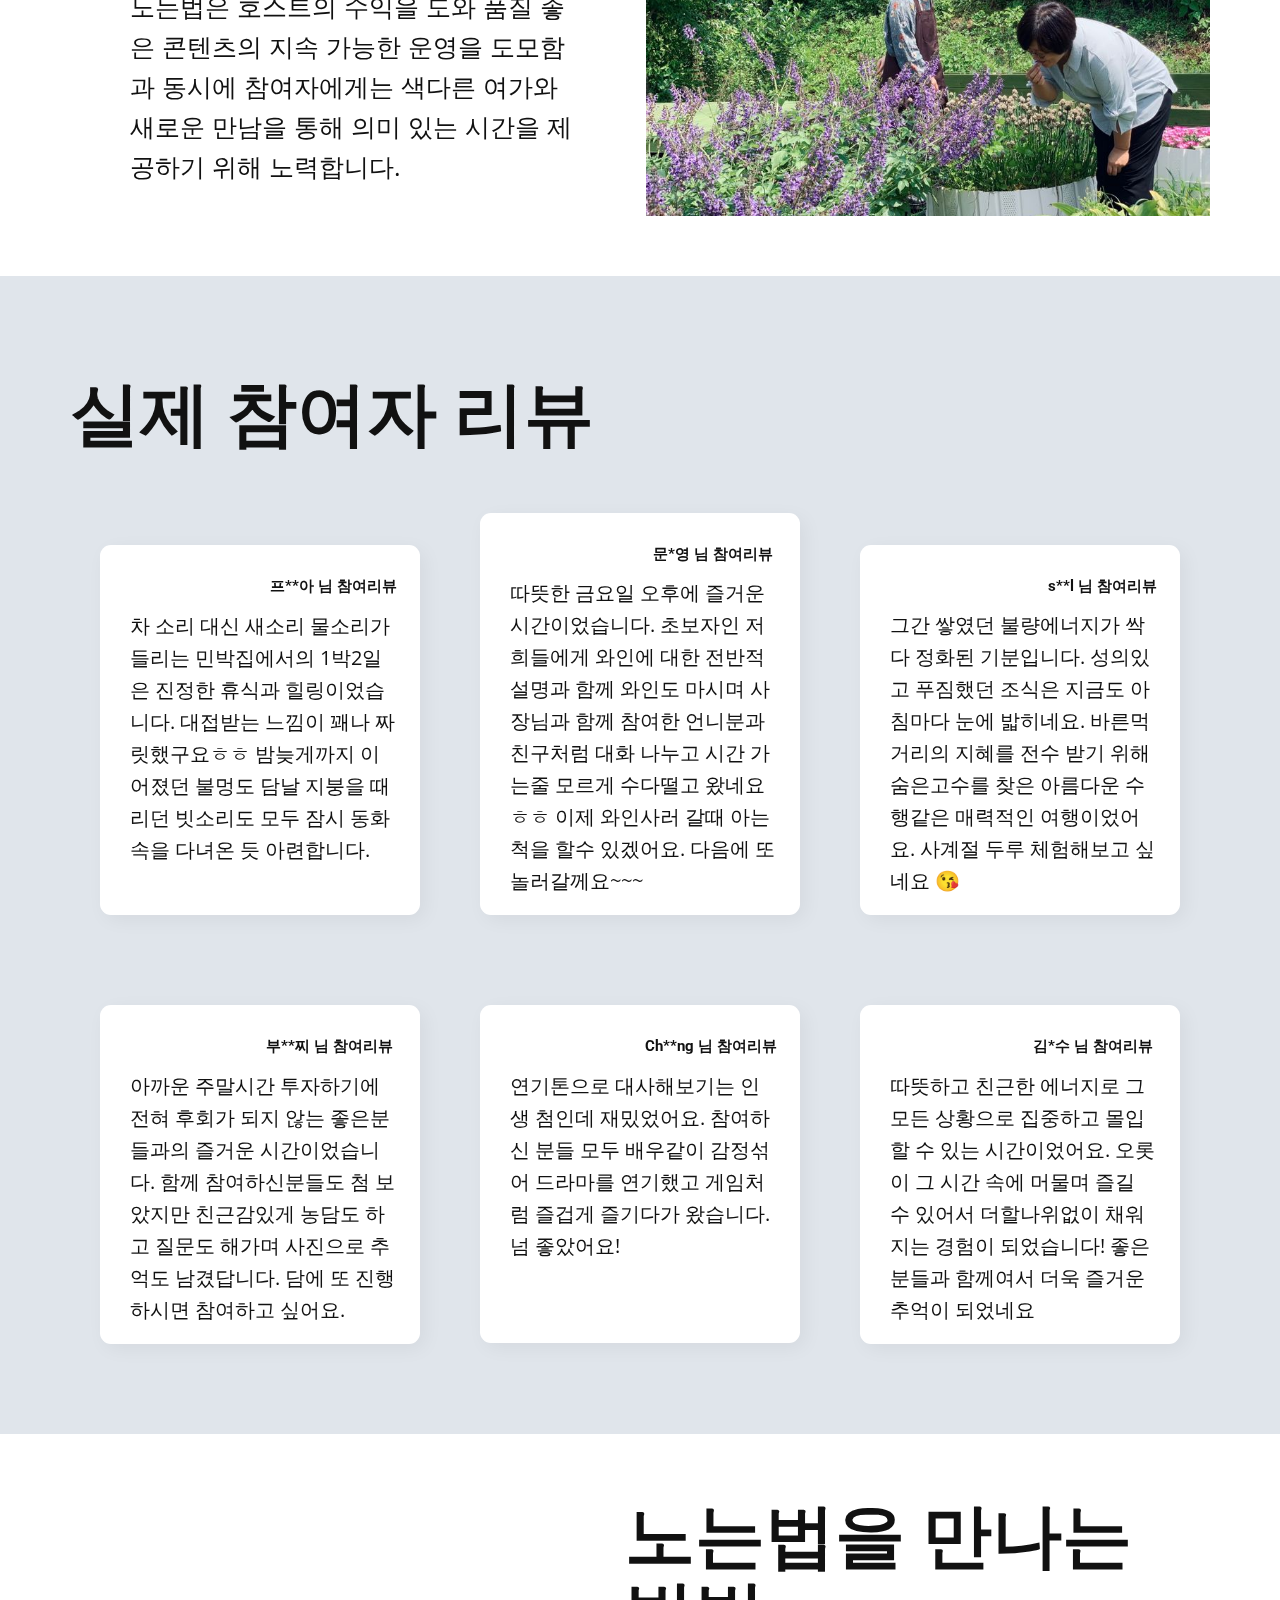
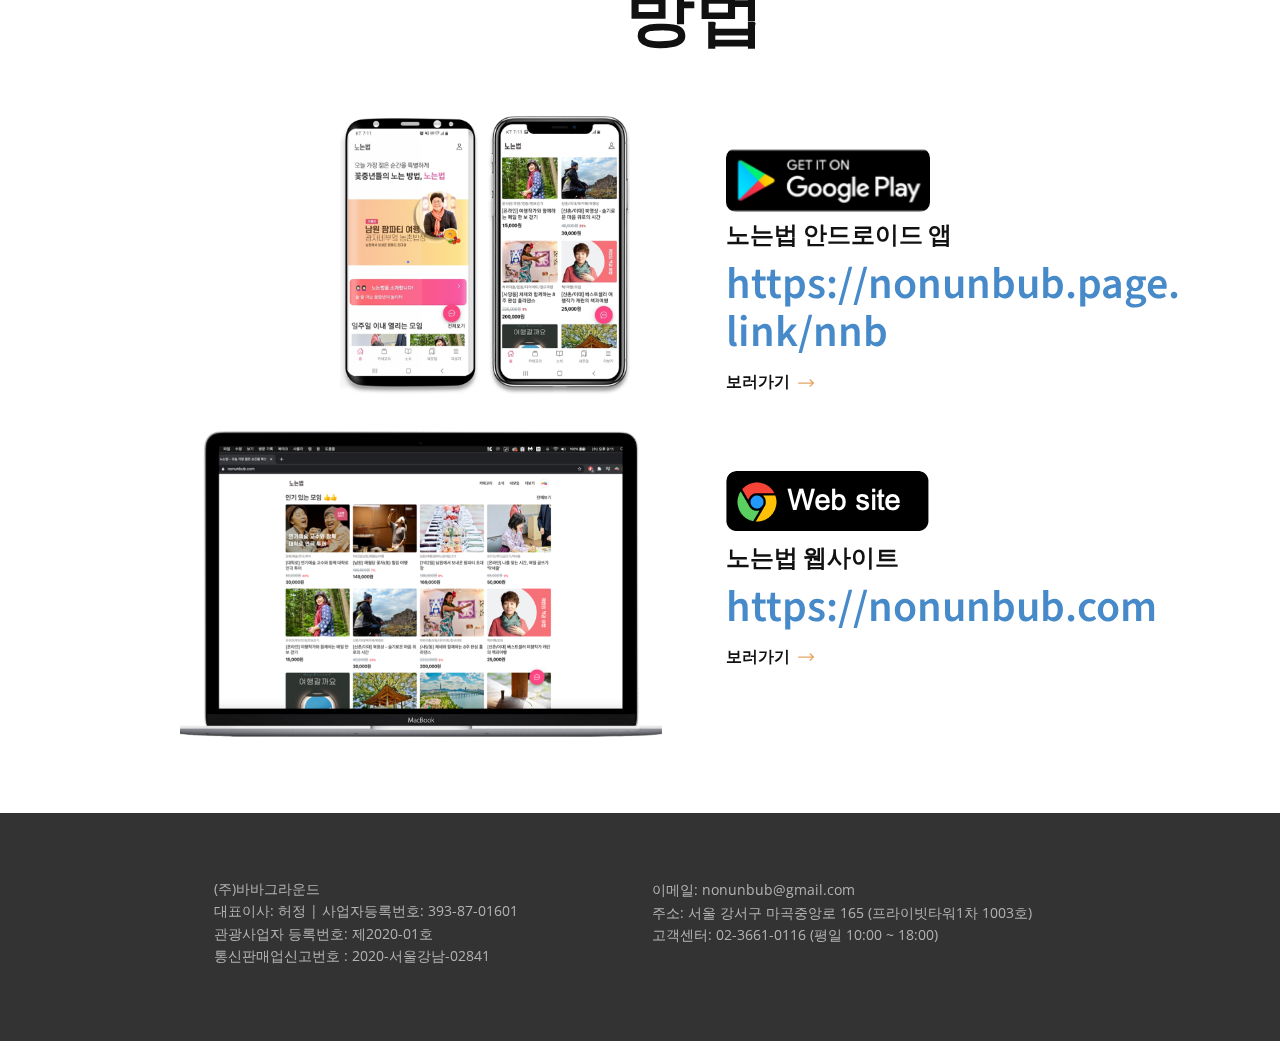
==== commit 75eb2cfb: "update link" ====
--- a/노는법.html
+++ b/노는법.html
@@ -627,7 +627,7 @@
                 <h2 class="u-custom-font u-font-source-sans-pro u-text u-text-3">
                   <a href="https://play.google.com/store/apps/details?id=com.nnb.nnb_android"
                     class="u-active-none u-border-none u-btn u-button-link u-button-style u-hover-none u-none u-text-palette-1-base u-btn-1"
-                    target="_blank"> shorturl.at/jprxI</a>
+                    target="_blank">https://nonunbub.page.link/nnb</a>
                 </h2>
                 <a href="https://play.google.com/store/apps/details?id=com.nnb.nnb_android"
                   class="u-border-none u-btn u-button-style u-none u-btn-2" target="_blank">보러가기&nbsp;&nbsp;<span
@@ -668,7 +668,7 @@
                 <h2 class="u-custom-font u-font-source-sans-pro u-text u-text-5">
                   <a href="https://nonunbub.com"
                     class="u-active-none u-border-none u-btn u-button-link u-button-style u-hover-none u-none u-text-palette-1-base u-btn-3"
-                    target="_blank"> https://nonunbub.com</a>
+                    target="_blank">https://nonunbub.com</a>
                 </h2>
                 <a href="https://nonunbub.com" class="u-border-none u-btn u-button-style u-none u-btn-4"
                   target="_blank">보러가기&nbsp;&nbsp;<span class="u-icon u-icon-2"><svg class="u-svg-content"
